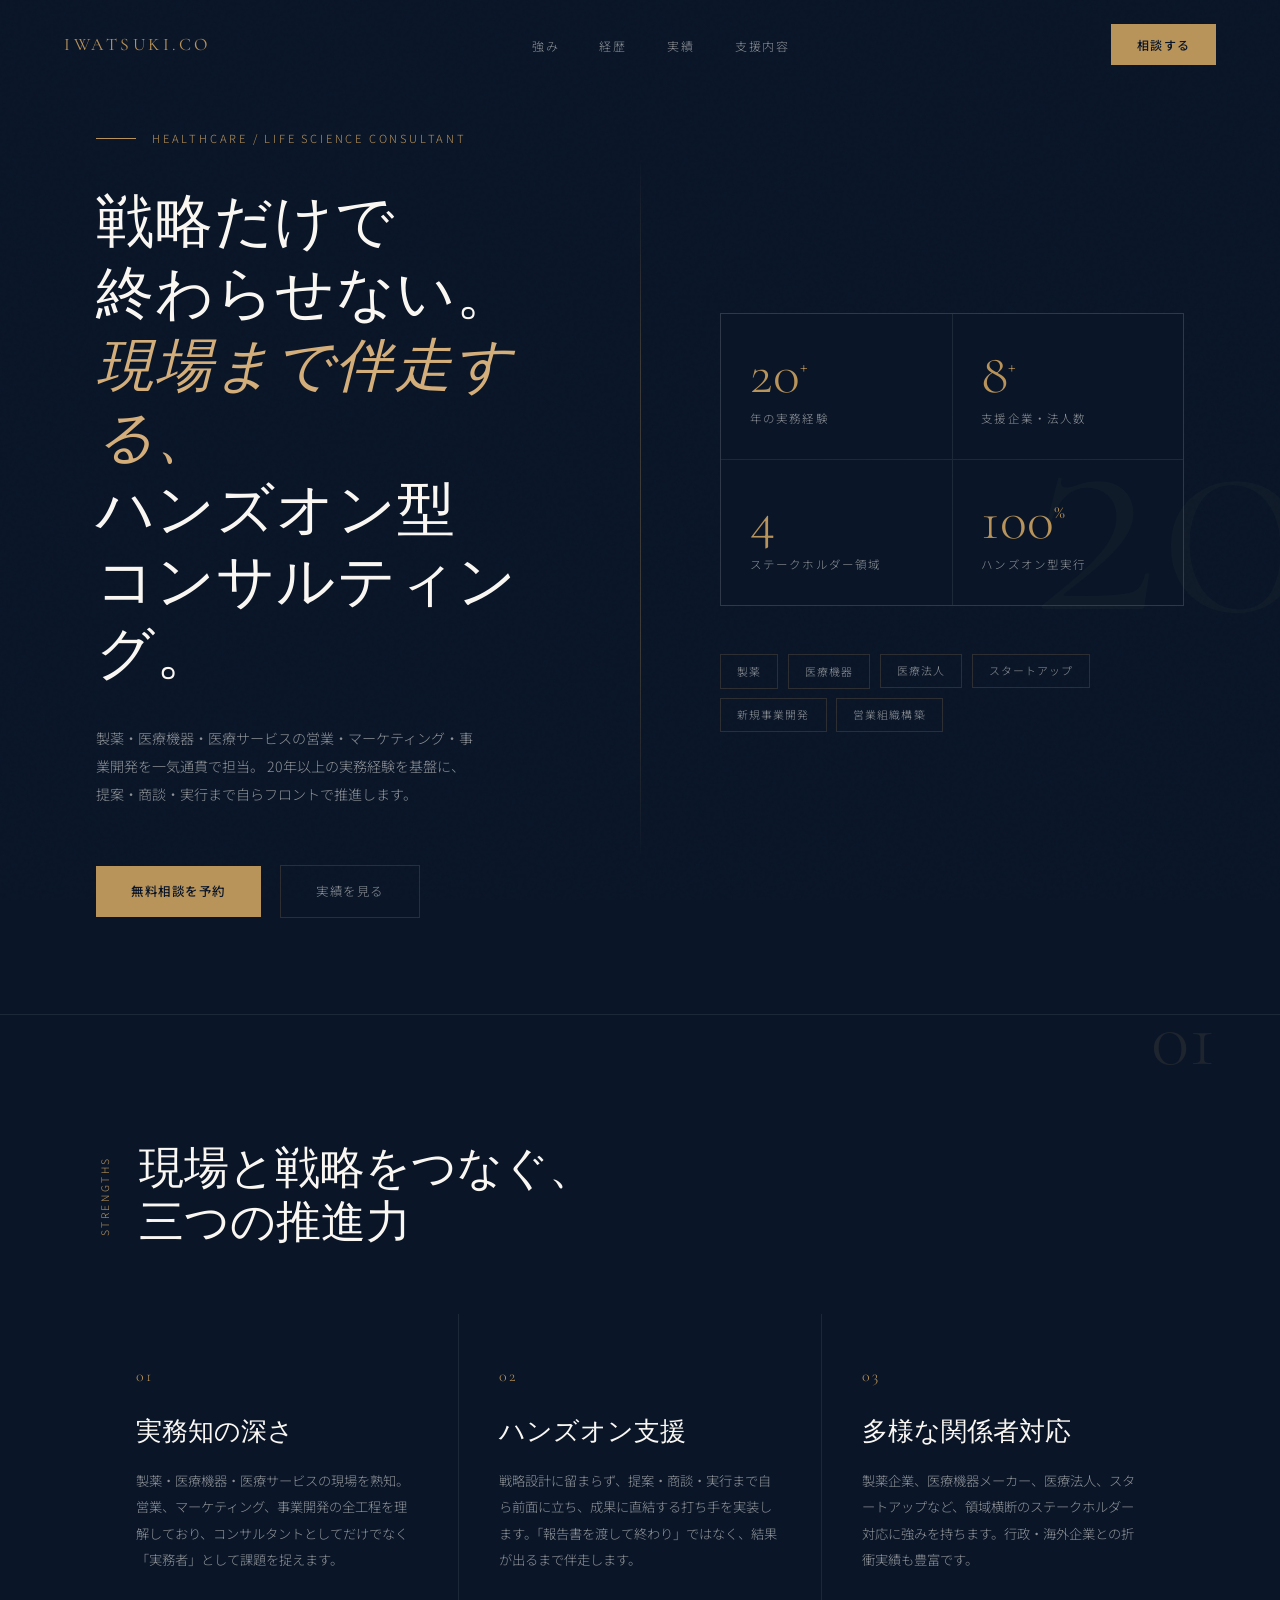
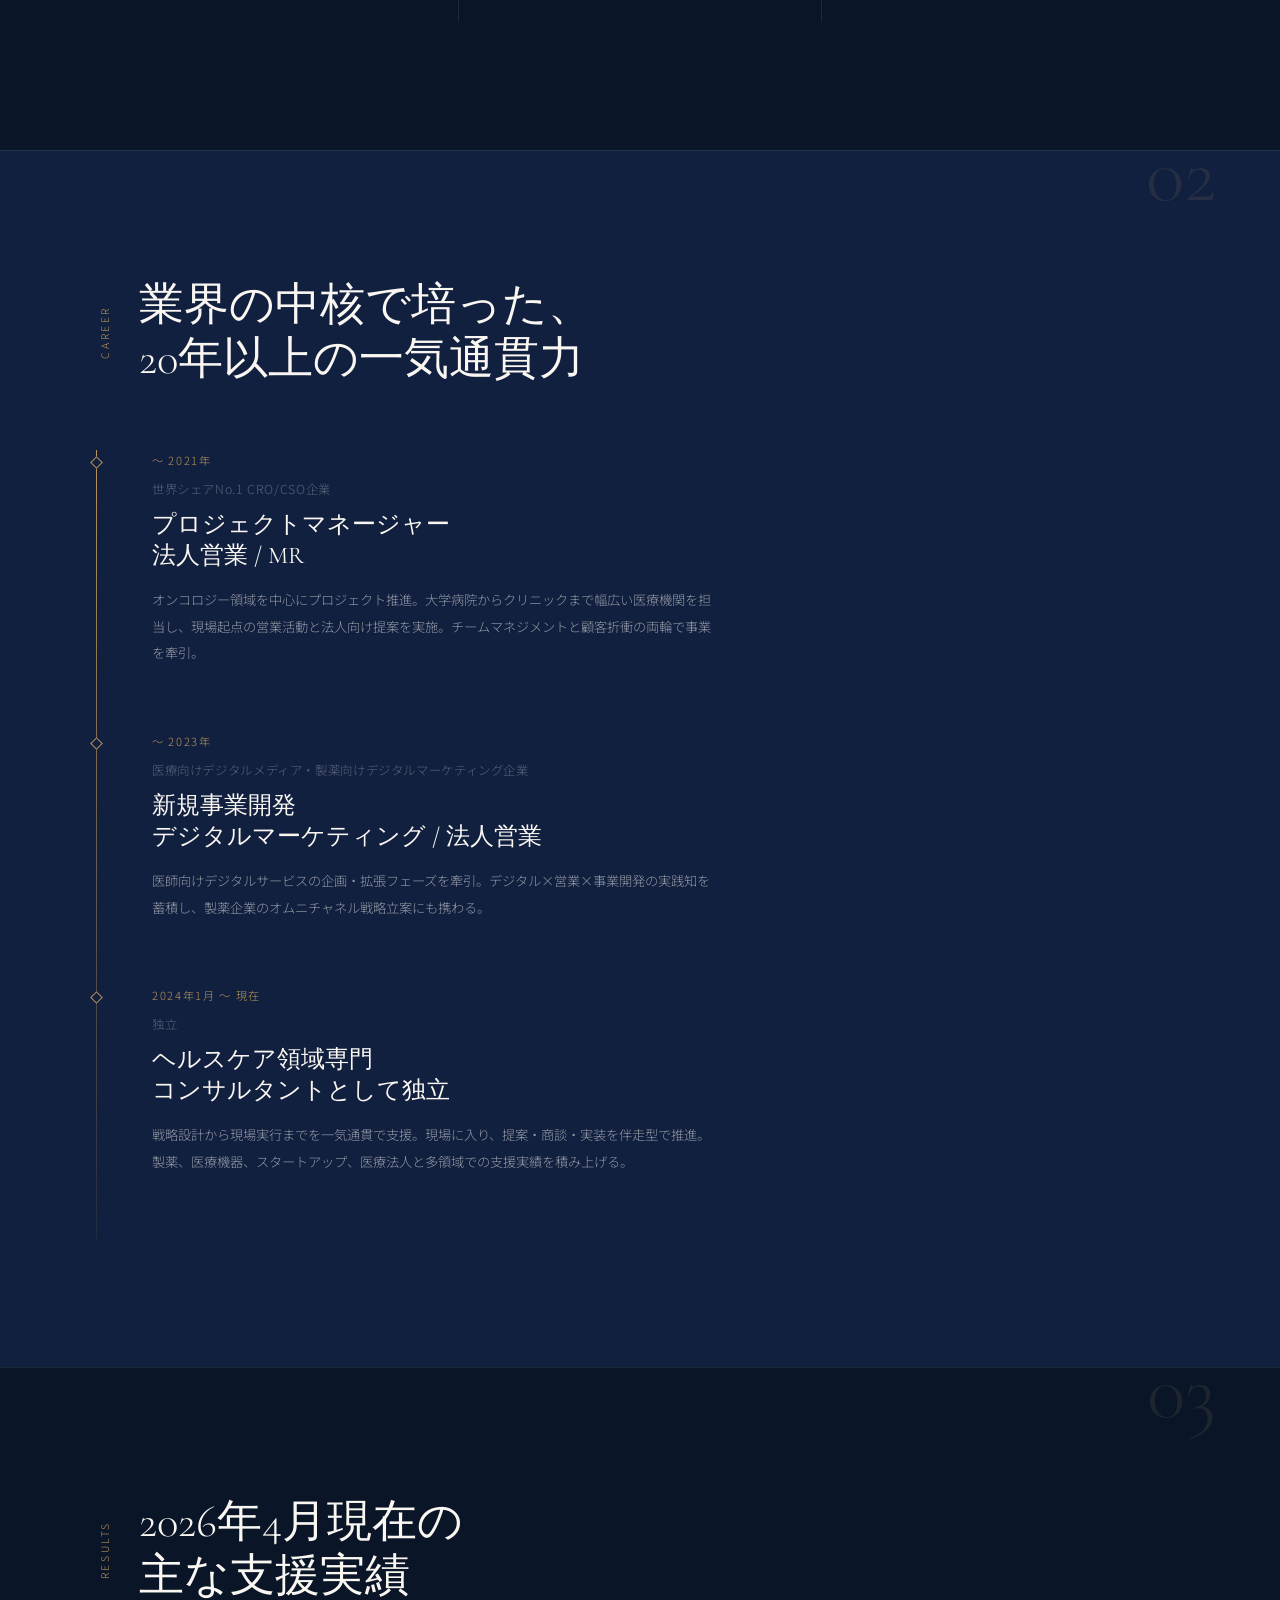
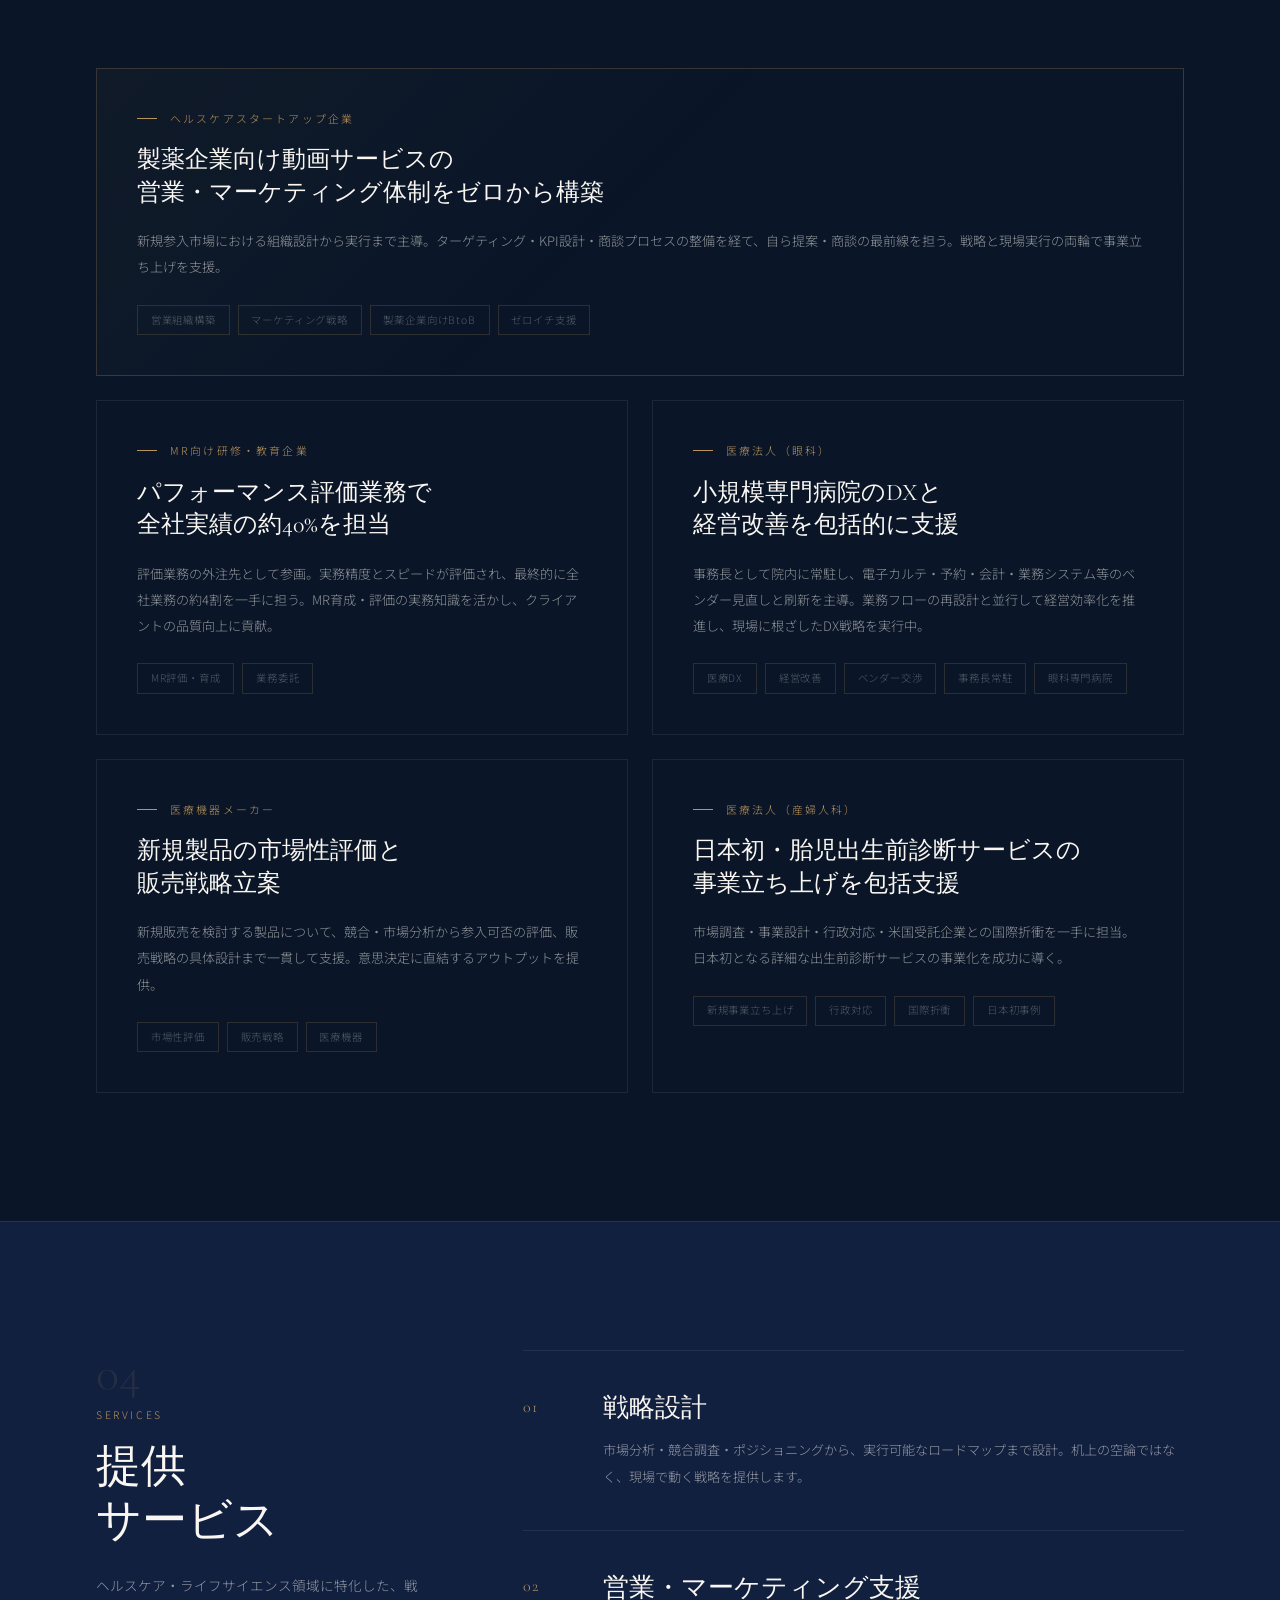
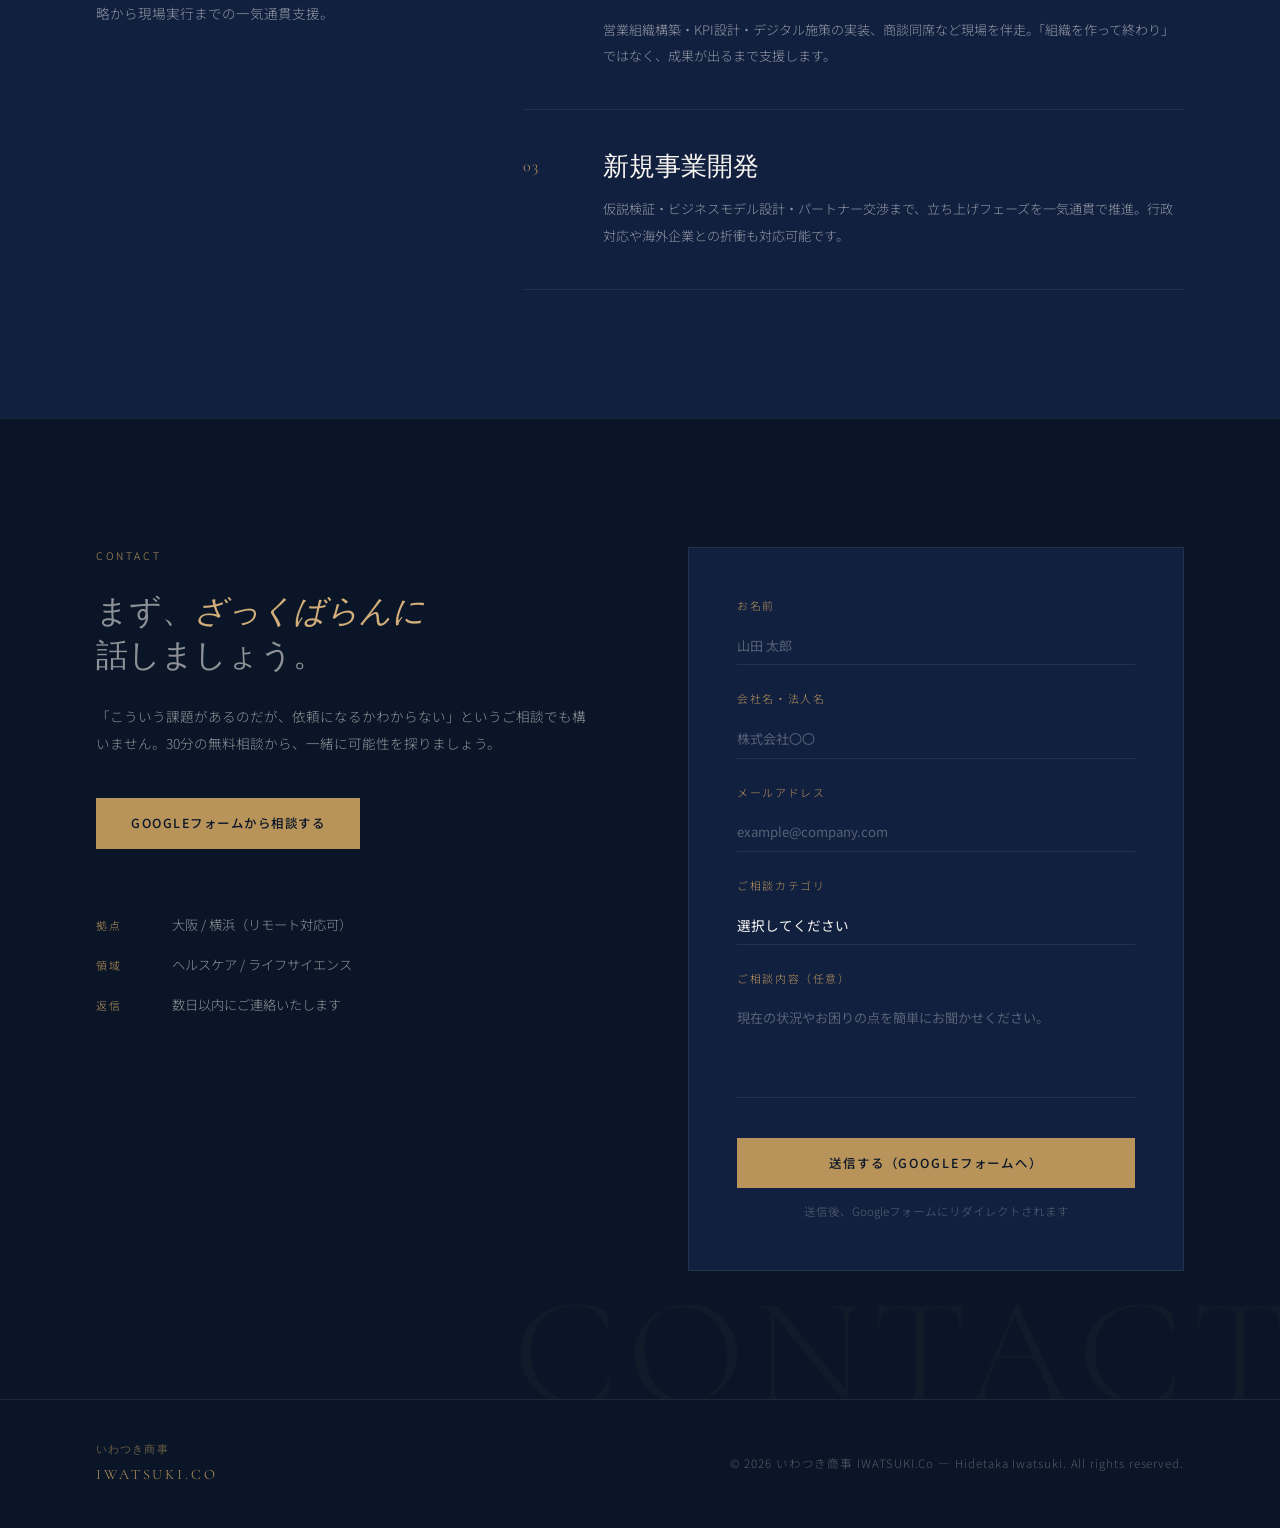
==== index.html @ 0b3cb53f "Update index.html" ====
<!DOCTYPE html>
<html lang="ja">
<head>
  <meta charset="UTF-8">
  <meta name="viewport" content="width=device-width, initial-scale=1.0">
 <meta name="google-site-verification" content="google43a260e4b4e11c4b.html">
  <!-- SEO Core -->
  <title>岩月英隆 | ヘルスケア・ライフサイエンス マーケティング／セールスコンサルタント</title>
  <meta name="description" content="製薬・医療機器・医療サービス領域で20年以上の実務経験。営業組織構築、マーケティング戦略、新規事業開発を戦略設計から現場実行まで一気通貫で支援するハンズオン型コンサルタント。大阪・横浜拠点。">
  <meta name="keywords" content="ヘルスケアコンサルタント,ライフサイエンス,製薬コンサルタント,医療機器マーケティング,岩月英隆,医療DX,MR支援,医療法人コンサル">
  <meta name="author" content="岩月英隆">
  <link rel="canonical" href="https://iwatsuki55.github.io/">

  <!-- OGP -->
  <meta property="og:type" content="website">
  <meta property="og:url" content="https://iwatsuki55.github.io/">
  <meta property="og:title" content="岩月英隆 | ヘルスケア・ライフサイエンス コンサルタント">
  <meta property="og:description" content="製薬・医療機器・医療サービス領域で20年以上。戦略設計から現場実行まで一気通貫で伴走するハンズオン型コンサルタント。">
  <meta property="og:image" content="https://iwatsuki55.github.io/ogp.png">
  <meta property="og:locale" content="ja_JP">
  <meta property="og:site_name" content="いわつき商事 IWATSUKI.Co">
  <meta name="twitter:card" content="summary_large_image">
  <meta name="twitter:title" content="岩月英隆 | ヘルスケア・ライフサイエンス コンサルタント">
  <meta name="twitter:description" content="製薬・医療機器・医療サービス領域で20年以上。ハンズオン型コンサルタント。">

  <!-- Structured Data -->
  <script type="application/ld+json">
  {
    "@context": "https://schema.org",
    "@type": "Person",
    "name": "岩月英隆",
    "alternateName": "Hidetaka Iwatsuki",
    "url": "https://iwatsuki55.github.io/",
    "jobTitle": "ヘルスケア・ライフサイエンス マーケティング／セールスコンサルタント",
    "description": "製薬・医療機器・医療サービス領域で20年以上の実務経験を持つハンズオン型コンサルタント",
    "knowsAbout": ["製薬マーケティング", "医療機器販売戦略", "新規事業開発", "医療法人支援", "MR育成"],
    "areaServed": "Japan",
    "address": [
      { "@type": "PostalAddress", "addressLocality": "大阪市", "addressRegion": "大阪府", "addressCountry": "JP" },
      { "@type": "PostalAddress", "addressLocality": "横浜市", "addressRegion": "神奈川県", "addressCountry": "JP" }
    ],
    "offers": {
      "@type": "Service",
      "name": "ヘルスケア・ライフサイエンス領域 コンサルティング",
      "description": "戦略設計から現場実行まで一気通貫で支援"
    }
  }
  </script>

  <!-- Fonts -->
  <link rel="preconnect" href="https://fonts.googleapis.com">
  <link rel="preconnect" href="https://fonts.gstatic.com" crossorigin>
  <link href="https://fonts.googleapis.com/css2?family=Cormorant+Garamond:ital,wght@0,300;0,400;0,600;1,300;1,400&family=Noto+Sans+JP:wght@300;400;500&family=Cormorant:wght@300;400&display=swap" rel="stylesheet">

  <style>
    :root {
      --navy: #0A1628;
      --navy-mid: #122040;
      --navy-light: #1C3058;
      --gold: #B8935A;
      --gold-light: #D4AE7A;
      --gold-pale: #F0E4CC;
      --cream: #FAF7F2;
      --text-primary: #FAF7F2;
      --text-muted: rgba(250,247,242,0.55);
      --text-subtle: rgba(250,247,242,0.3);
      --border: rgba(184,147,90,0.2);
      --border-subtle: rgba(250,247,242,0.08);
    }

    *, *::before, *::after { box-sizing: border-box; margin: 0; padding: 0; }

    html { scroll-behavior: smooth; }

    body {
      font-family: 'Noto Sans JP', sans-serif;
      background: var(--navy);
      color: var(--text-primary);
      font-weight: 300;
      line-height: 1.8;
      overflow-x: hidden;
    }

    /* ── NOISE TEXTURE OVERLAY ── */
    body::before {
      content: '';
      position: fixed;
      inset: 0;
      background-image: url("data:image/svg+xml,%3Csvg viewBox='0 0 256 256' xmlns='http://www.w3.org/2000/svg'%3E%3Cfilter id='noise'%3E%3CfeTurbulence type='fractalNoise' baseFrequency='0.9' numOctaves='4' stitchTiles='stitch'/%3E%3C/filter%3E%3Crect width='100%25' height='100%25' filter='url(%23noise)' opacity='0.03'/%3E%3C/svg%3E");
      pointer-events: none;
      z-index: 0;
      opacity: 0.4;
    }

    /* ── NAVIGATION ── */
    nav {
      position: fixed;
      top: 0;
      left: 0;
      right: 0;
      z-index: 100;
      padding: 1.5rem 4rem;
      display: flex;
      justify-content: space-between;
      align-items: center;
      border-bottom: 1px solid transparent;
      transition: all 0.4s ease;
    }
    nav.scrolled {
      background: rgba(10,22,40,0.95);
      border-bottom-color: var(--border);
      backdrop-filter: blur(12px);
    }
    .nav-logo {
      font-family: 'Cormorant Garamond', serif;
      font-size: 1.1rem;
      font-weight: 400;
      letter-spacing: 0.2em;
      color: var(--gold);
      text-decoration: none;
      text-transform: uppercase;
    }
    .nav-links {
      display: flex;
      gap: 2.5rem;
      list-style: none;
    }
    .nav-links a {
      font-size: 0.75rem;
      letter-spacing: 0.15em;
      color: var(--text-muted);
      text-decoration: none;
      text-transform: uppercase;
      transition: color 0.3s;
    }
    .nav-links a:hover { color: var(--gold); }
    .nav-cta {
      font-size: 0.75rem;
      letter-spacing: 0.12em;
      color: var(--navy);
      background: var(--gold);
      padding: 0.6rem 1.6rem;
      text-decoration: none;
      text-transform: uppercase;
      transition: all 0.3s;
      font-weight: 500;
    }
    .nav-cta:hover { background: var(--gold-light); }

    /* ── HERO ── */
    .hero {
      min-height: 100vh;
      display: grid;
      grid-template-columns: 1fr 1fr;
      position: relative;
      overflow: hidden;
    }

    /* gold vertical accent line */
    .hero::before {
      content: '';
      position: absolute;
      left: 50%;
      top: 15%;
      bottom: 15%;
      width: 1px;
      background: linear-gradient(to bottom, transparent, var(--gold) 30%, var(--gold) 70%, transparent);
      opacity: 0.3;
    }

    /* large background numeral */
    .hero::after {
      content: '20';
      position: absolute;
      right: -2rem;
      top: 50%;
      transform: translateY(-50%);
      font-family: 'Cormorant Garamond', serif;
      font-size: clamp(16rem, 25vw, 28rem);
      font-weight: 300;
      color: rgba(184,147,90,0.04);
      line-height: 1;
      pointer-events: none;
      user-select: none;
    }

    .hero-left {
      display: flex;
      flex-direction: column;
      justify-content: center;
      padding: 8rem 5rem 6rem 6rem;
      position: relative;
    }

    .hero-eyebrow {
      font-size: 0.7rem;
      letter-spacing: 0.25em;
      color: var(--gold);
      text-transform: uppercase;
      margin-bottom: 2.5rem;
      display: flex;
      align-items: center;
      gap: 1rem;
    }
    .hero-eyebrow::before {
      content: '';
      display: inline-block;
      width: 40px;
      height: 1px;
      background: var(--gold);
    }

    .hero-title {
      font-family: 'Cormorant Garamond', serif;
      font-size: clamp(2.6rem, 4.5vw, 4rem);
      font-weight: 300;
      line-height: 1.25;
      letter-spacing: 0.02em;
      margin-bottom: 2rem;
    }
    .hero-title em {
      font-style: italic;
      color: var(--gold-light);
    }

    .hero-sub {
      font-size: 0.88rem;
      line-height: 2;
      color: var(--text-muted);
      max-width: 380px;
      margin-bottom: 3.5rem;
    }

    .hero-actions {
      display: flex;
      gap: 1.2rem;
      align-items: center;
    }
    .btn-primary {
      display: inline-block;
      padding: 0.9rem 2.2rem;
      background: var(--gold);
      color: var(--navy);
      text-decoration: none;
      font-size: 0.78rem;
      font-weight: 500;
      letter-spacing: 0.12em;
      text-transform: uppercase;
      transition: all 0.3s;
    }
    .btn-primary:hover { background: var(--gold-light); transform: translateY(-1px); }
    .btn-ghost {
      display: inline-block;
      padding: 0.9rem 2.2rem;
      border: 1px solid var(--border);
      color: var(--text-muted);
      text-decoration: none;
      font-size: 0.78rem;
      letter-spacing: 0.12em;
      text-transform: uppercase;
      transition: all 0.3s;
    }
    .btn-ghost:hover { border-color: var(--gold); color: var(--gold); }

    .hero-right {
      display: flex;
      flex-direction: column;
      justify-content: center;
      padding: 8rem 6rem 6rem 5rem;
      position: relative;
    }

    .stats-grid {
      display: grid;
      grid-template-columns: 1fr 1fr;
      gap: 1px;
      background: var(--border-subtle);
      border: 1px solid var(--border-subtle);
      margin-bottom: 3rem;
    }
    .stat-item {
      background: var(--navy);
      padding: 2rem 1.8rem;
      position: relative;
      overflow: hidden;
      transition: background 0.3s;
    }
    .stat-item:hover { background: var(--navy-mid); }
    .stat-num {
      font-family: 'Cormorant Garamond', serif;
      font-size: 3.5rem;
      font-weight: 300;
      color: var(--gold);
      line-height: 1;
      margin-bottom: 0.4rem;
    }
    .stat-num sup {
      font-size: 1.2rem;
      vertical-align: super;
    }
    .stat-label {
      font-size: 0.72rem;
      letter-spacing: 0.1em;
      color: var(--text-muted);
      line-height: 1.6;
    }

    .hero-badges {
      display: flex;
      flex-wrap: wrap;
      gap: 0.6rem;
    }
    .badge {
      font-size: 0.68rem;
      letter-spacing: 0.1em;
      padding: 0.4rem 1rem;
      border: 1px solid var(--border);
      color: var(--text-muted);
      text-transform: uppercase;
    }

    /* ── SECTION BASE ── */
    section { position: relative; z-index: 1; }

    .section-header {
      display: flex;
      align-items: center;
      gap: 1.5rem;
      margin-bottom: 4rem;
    }
    .section-tag {
      font-size: 0.65rem;
      letter-spacing: 0.25em;
      color: var(--gold);
      text-transform: uppercase;
      writing-mode: vertical-rl;
      transform: rotate(180deg);
    }
    .section-title {
      font-family: 'Cormorant Garamond', serif;
      font-size: clamp(2rem, 3.5vw, 3rem);
      font-weight: 300;
      line-height: 1.2;
    }
    .section-num {
      font-family: 'Cormorant Garamond', serif;
      font-size: 5rem;
      font-weight: 300;
      color: rgba(184,147,90,0.12);
      position: absolute;
      right: 4rem;
      top: -1rem;
      line-height: 1;
      pointer-events: none;
    }

    /* ── STRENGTHS ── */
    #strengths {
      padding: 8rem 6rem;
      border-top: 1px solid var(--border-subtle);
    }
    .strengths-grid {
      display: grid;
      grid-template-columns: repeat(3, 1fr);
      gap: 1px;
      background: var(--border-subtle);
    }
    .strength-card {
      background: var(--navy);
      padding: 3rem 2.5rem;
      position: relative;
      overflow: hidden;
      transition: background 0.4s;
    }
    .strength-card::before {
      content: '';
      position: absolute;
      top: 0;
      left: 0;
      right: 0;
      height: 2px;
      background: var(--gold);
      transform: scaleX(0);
      transform-origin: left;
      transition: transform 0.4s ease;
    }
    .strength-card:hover::before { transform: scaleX(1); }
    .strength-card:hover { background: var(--navy-mid); }
    .strength-num {
      font-family: 'Cormorant Garamond', serif;
      font-size: 1rem;
      color: var(--gold);
      letter-spacing: 0.15em;
      margin-bottom: 1.5rem;
      display: block;
    }
    .strength-title {
      font-family: 'Cormorant Garamond', serif;
      font-size: 1.6rem;
      font-weight: 400;
      margin-bottom: 1.2rem;
      line-height: 1.3;
    }
    .strength-desc {
      font-size: 0.83rem;
      color: var(--text-muted);
      line-height: 2;
    }

    /* ── CAREER ── */
    #experience {
      padding: 8rem 6rem;
      border-top: 1px solid var(--border-subtle);
      background: var(--navy-mid);
    }
    .career-timeline {
      margin-top: 2rem;
      position: relative;
    }
    .career-timeline::before {
      content: '';
      position: absolute;
      left: 0;
      top: 0;
      bottom: 0;
      width: 1px;
      background: linear-gradient(to bottom, var(--gold) 0%, rgba(184,147,90,0.1) 100%);
    }
    .career-item {
      padding: 0 0 4rem 3.5rem;
      position: relative;
    }
    .career-item::before {
      content: '';
      position: absolute;
      left: -4px;
      top: 0.5rem;
      width: 9px;
      height: 9px;
      border: 1px solid var(--gold);
      background: var(--navy-mid);
      transform: rotate(45deg);
    }
    .career-period {
      font-size: 0.7rem;
      letter-spacing: 0.15em;
      color: var(--gold);
      text-transform: uppercase;
      margin-bottom: 0.5rem;
    }
    .career-org {
      font-size: 0.78rem;
      color: var(--text-subtle);
      margin-bottom: 0.5rem;
      letter-spacing: 0.05em;
    }
    .career-role {
      font-family: 'Cormorant Garamond', serif;
      font-size: 1.5rem;
      font-weight: 400;
      margin-bottom: 1rem;
      line-height: 1.3;
    }
    .career-desc {
      font-size: 0.83rem;
      color: var(--text-muted);
      line-height: 2;
      max-width: 560px;
    }

    /* ── RESULTS ── */
    #results {
      padding: 8rem 6rem;
      border-top: 1px solid var(--border-subtle);
    }
    .results-grid {
      display: grid;
      grid-template-columns: 1fr 1fr;
      gap: 1.5rem;
    }
    .result-card {
      border: 1px solid var(--border-subtle);
      padding: 2.5rem;
      position: relative;
      overflow: hidden;
      transition: border-color 0.3s, background 0.3s;
    }
    .result-card:hover {
      border-color: var(--border);
      background: var(--navy-mid);
    }
    .result-card.featured {
      grid-column: span 2;
      border-color: rgba(184,147,90,0.25);
      background: linear-gradient(135deg, rgba(184,147,90,0.04) 0%, transparent 50%);
    }
    .result-client {
      font-size: 0.68rem;
      letter-spacing: 0.2em;
      color: var(--gold);
      text-transform: uppercase;
      margin-bottom: 1rem;
      display: flex;
      align-items: center;
      gap: 0.8rem;
    }
    .result-client::before {
      content: '';
      display: inline-block;
      width: 20px;
      height: 1px;
      background: var(--gold);
    }
    .result-title {
      font-family: 'Cormorant Garamond', serif;
      font-size: 1.5rem;
      font-weight: 400;
      margin-bottom: 1.2rem;
      line-height: 1.35;
    }
    .result-detail {
      font-size: 0.82rem;
      color: var(--text-muted);
      line-height: 2;
      margin-bottom: 1.5rem;
    }
    .result-tags {
      display: flex;
      flex-wrap: wrap;
      gap: 0.5rem;
    }
    .result-tag {
      font-size: 0.65rem;
      letter-spacing: 0.08em;
      padding: 0.3rem 0.8rem;
      border: 1px solid var(--border);
      color: var(--text-subtle);
    }

    /* ── SERVICES ── */
    #services {
      padding: 8rem 6rem;
      border-top: 1px solid var(--border-subtle);
      background: var(--navy-mid);
    }
    .services-layout {
      display: grid;
      grid-template-columns: 1fr 2fr;
      gap: 6rem;
      align-items: start;
    }
    .services-intro {
      position: sticky;
      top: 6rem;
    }
    .services-intro p {
      font-size: 0.85rem;
      color: var(--text-muted);
      line-height: 2;
      margin-top: 1.5rem;
    }
    .service-list {
      display: flex;
      flex-direction: column;
      gap: 0;
    }
    .service-item {
      padding: 2.5rem 0;
      border-bottom: 1px solid var(--border-subtle);
      display: grid;
      grid-template-columns: 3rem 1fr;
      gap: 2rem;
      align-items: start;
      transition: padding-left 0.3s;
      cursor: default;
    }
    .service-item:hover {
      padding-left: 1rem;
    }
    .service-item:first-child { border-top: 1px solid var(--border-subtle); }
    .service-index {
      font-family: 'Cormorant Garamond', serif;
      font-size: 1rem;
      color: var(--gold);
      letter-spacing: 0.1em;
      padding-top: 0.1rem;
    }
    .service-name {
      font-family: 'Cormorant Garamond', serif;
      font-size: 1.6rem;
      font-weight: 400;
      margin-bottom: 0.8rem;
      line-height: 1.3;
    }
    .service-desc {
      font-size: 0.82rem;
      color: var(--text-muted);
      line-height: 2;
    }

    /* ── CONTACT ── */
    #contact {
      padding: 8rem 6rem;
      border-top: 1px solid var(--border-subtle);
      position: relative;
      overflow: hidden;
    }
    #contact::before {
      content: 'CONTACT';
      position: absolute;
      bottom: -2rem;
      right: -1rem;
      font-family: 'Cormorant Garamond', serif;
      font-size: clamp(6rem, 12vw, 14rem);
      font-weight: 300;
      color: rgba(184,147,90,0.04);
      line-height: 1;
      pointer-events: none;
      user-select: none;
      letter-spacing: 0.05em;
    }
    .contact-layout {
      display: grid;
      grid-template-columns: 1fr 1fr;
      gap: 6rem;
      align-items: start;
    }
    .contact-intro .lead {
      font-family: 'Cormorant Garamond', serif;
      font-size: clamp(1.8rem, 2.5vw, 2.5rem);
      font-weight: 300;
      line-height: 1.4;
      margin-bottom: 1.5rem;
    }
    .contact-intro p {
      font-size: 0.85rem;
      color: var(--text-muted);
      line-height: 2;
      margin-bottom: 2.5rem;
    }
    .contact-info {
      display: flex;
      flex-direction: column;
      gap: 1rem;
      margin-top: 2rem;
    }
    .contact-info-item {
      display: flex;
      gap: 1rem;
      align-items: baseline;
    }
    .ci-label {
      font-size: 0.68rem;
      letter-spacing: 0.15em;
      color: var(--gold);
      text-transform: uppercase;
      min-width: 60px;
    }
    .ci-val {
      font-size: 0.83rem;
      color: var(--text-muted);
    }

    .contact-form-wrapper {
      background: var(--navy-mid);
      border: 1px solid var(--border-subtle);
      padding: 3rem;
    }
    .form-row { margin-bottom: 1.5rem; }
    .form-label {
      display: block;
      font-size: 0.68rem;
      letter-spacing: 0.15em;
      color: var(--gold);
      text-transform: uppercase;
      margin-bottom: 0.6rem;
    }
    .form-input, .form-textarea, .form-select {
      width: 100%;
      background: transparent;
      border: none;
      border-bottom: 1px solid var(--border-subtle);
      padding: 0.6rem 0;
      font-family: 'Noto Sans JP', sans-serif;
      font-size: 0.85rem;
      color: var(--text-primary);
      transition: border-color 0.3s;
      outline: none;
      -webkit-appearance: none;
    }
    .form-select option { background: var(--navy-mid); color: var(--text-primary); }
    .form-input:focus, .form-textarea:focus, .form-select:focus {
      border-bottom-color: var(--gold);
    }
    .form-input::placeholder, .form-textarea::placeholder {
      color: var(--text-subtle);
      font-size: 0.82rem;
    }
    .form-textarea {
      resize: none;
      height: 100px;
    }
    .form-note {
      font-size: 0.72rem;
      color: var(--text-subtle);
      margin-top: 0.5rem;
    }

    .form-alternatives {
      margin-top: 1.5rem;
      padding-top: 1.5rem;
      border-top: 1px solid var(--border-subtle);
      text-align: center;
    }
    .form-alternatives p {
      font-size: 0.72rem;
      color: var(--text-subtle);
      margin-bottom: 0.8rem;
    }
    .alt-link {
      font-size: 0.75rem;
      color: var(--gold);
      text-decoration: none;
      letter-spacing: 0.05em;
      border-bottom: 1px solid rgba(184,147,90,0.3);
      padding-bottom: 1px;
      transition: border-color 0.3s;
    }
    .alt-link:hover { border-color: var(--gold); }
    .submit-btn {
      width: 100%;
      padding: 1rem;
      background: var(--gold);
      border: none;
      color: var(--navy);
      font-family: 'Noto Sans JP', sans-serif;
      font-size: 0.78rem;
      font-weight: 500;
      letter-spacing: 0.15em;
      text-transform: uppercase;
      cursor: pointer;
      transition: background 0.3s;
      margin-top: 0.5rem;
    }
    .submit-btn:hover { background: var(--gold-light); }

    /* ── FOOTER ── */
    footer {
      padding: 2.5rem 6rem;
      border-top: 1px solid var(--border-subtle);
      display: flex;
      justify-content: space-between;
      align-items: center;
    }
    .footer-logo {
      font-family: 'Cormorant Garamond', serif;
      font-size: 0.9rem;
      letter-spacing: 0.2em;
      color: var(--gold);
      text-transform: uppercase;
    }
    .footer-copy {
      font-size: 0.72rem;
      color: var(--text-subtle);
      letter-spacing: 0.08em;
    }

    /* ── ANIMATIONS ── */
    @keyframes fadeUp {
      from { opacity: 0; transform: translateY(30px); }
      to { opacity: 1; transform: translateY(0); }
    }
    .animate {
      opacity: 0;
      animation: fadeUp 0.8s ease forwards;
    }
    .delay-1 { animation-delay: 0.1s; }
    .delay-2 { animation-delay: 0.25s; }
    .delay-3 { animation-delay: 0.4s; }
    .delay-4 { animation-delay: 0.55s; }
    .delay-5 { animation-delay: 0.7s; }

    .reveal {
      opacity: 0;
      transform: translateY(24px);
      transition: opacity 0.7s ease, transform 0.7s ease;
    }
    .reveal.visible {
      opacity: 1;
      transform: translateY(0);
    }

    /* ── RESPONSIVE ── */
    @media (max-width: 1024px) {
      nav { padding: 1.5rem 2.5rem; }
      .hero { grid-template-columns: 1fr; min-height: auto; }
      .hero-left { padding: 9rem 2.5rem 3rem; }
      .hero-right { padding: 2rem 2.5rem 5rem; }
      .hero::after { display: none; }
      #strengths, #experience, #results, #services, #contact { padding: 6rem 2.5rem; }
      .strengths-grid { grid-template-columns: 1fr; }
      .results-grid { grid-template-columns: 1fr; }
      .result-card.featured { grid-column: span 1; }
      .services-layout { grid-template-columns: 1fr; gap: 3rem; }
      .services-intro { position: static; }
      .contact-layout { grid-template-columns: 1fr; gap: 3rem; }
      footer { flex-direction: column; gap: 1rem; padding: 2rem 2.5rem; }
    }
  </style>
</head>
<body>

  <!-- NAVIGATION -->
  <nav id="mainNav" role="navigation" aria-label="メインナビゲーション">
    <a href="/" class="nav-logo" aria-label="トップページへ">IWATSUKI.Co</a>
    <ul class="nav-links">
      <li><a href="#strengths">強み</a></li>
      <li><a href="#experience">経歴</a></li>
      <li><a href="#results">実績</a></li>
      <li><a href="#services">支援内容</a></li>
    </ul>
    <a href="#contact" class="nav-cta">相談する</a>
  </nav>

  <!-- HERO -->
  <header class="hero" aria-labelledby="hero-heading">

    <div class="hero-left">
      <p class="hero-eyebrow animate delay-1">Healthcare / Life Science Consultant</p>

      <h1 id="hero-heading" class="hero-title animate delay-2">
        戦略だけで<br>終わらせない。<br>
        <em>現場まで伴走する、</em><br>
        ハンズオン型<br>コンサルティング。
      </h1>

      <p class="hero-sub animate delay-3">
        製薬・医療機器・医療サービスの営業・マーケティング・事業開発を一気通貫で担当。
        20年以上の実務経験を基盤に、提案・商談・実行まで自らフロントで推進します。
      </p>

      <div class="hero-actions animate delay-4">
        <a href="#contact" class="btn-primary">無料相談を予約</a>
        <a href="#results" class="btn-ghost">実績を見る</a>
      </div>
    </div>

    <div class="hero-right">
      <div class="stats-grid animate delay-2">
        <div class="stat-item">
          <div class="stat-num">20<sup>+</sup></div>
          <div class="stat-label">年の実務経験</div>
        </div>
        <div class="stat-item">
          <div class="stat-num">8<sup>+</sup></div>
          <div class="stat-label">支援企業・法人数</div>
        </div>
        <div class="stat-item">
          <div class="stat-num">4</div>
          <div class="stat-label">ステークホルダー領域</div>
        </div>
        <div class="stat-item">
          <div class="stat-num">100<sup>%</sup></div>
          <div class="stat-label">ハンズオン型実行</div>
        </div>
      </div>

      <div class="hero-badges animate delay-3">
        <span class="badge">製薬</span>
        <span class="badge">医療機器</span>
        <span class="badge">医療法人</span>
        <span class="badge">スタートアップ</span>
        <span class="badge">新規事業開発</span>
        <span class="badge">営業組織構築</span>
      </div>
    </div>

  </header>

  <!-- STRENGTHS -->
  <section id="strengths" aria-labelledby="strengths-heading">
    <span class="section-num" aria-hidden="true">01</span>
    <div class="section-header reveal">
      <span class="section-tag" aria-hidden="true">Strengths</span>
      <h2 id="strengths-heading" class="section-title">現場と戦略をつなぐ、<br>三つの推進力</h2>
    </div>
    <div class="strengths-grid">
      <div class="strength-card reveal">
        <span class="strength-num">01</span>
        <h3 class="strength-title">実務知の深さ</h3>
        <p class="strength-desc">製薬・医療機器・医療サービスの現場を熟知。営業、マーケティング、事業開発の全工程を理解しており、コンサルタントとしてだけでなく「実務者」として課題を捉えます。</p>
      </div>
      <div class="strength-card reveal">
        <span class="strength-num">02</span>
        <h3 class="strength-title">ハンズオン支援</h3>
        <p class="strength-desc">戦略設計に留まらず、提案・商談・実行まで自ら前面に立ち、成果に直結する打ち手を実装します。「報告書を渡して終わり」ではなく、結果が出るまで伴走します。</p>
      </div>
      <div class="strength-card reveal">
        <span class="strength-num">03</span>
        <h3 class="strength-title">多様な関係者対応</h3>
        <p class="strength-desc">製薬企業、医療機器メーカー、医療法人、スタートアップなど、領域横断のステークホルダー対応に強みを持ちます。行政・海外企業との折衝実績も豊富です。</p>
      </div>
    </div>
  </section>

  <!-- CAREER -->
  <section id="experience" aria-labelledby="experience-heading">
    <span class="section-num" aria-hidden="true">02</span>
    <div class="section-header reveal">
      <span class="section-tag" aria-hidden="true">Career</span>
      <h2 id="experience-heading" class="section-title">業界の中核で培った、<br>20年以上の一気通貫力</h2>
    </div>
    <div class="career-timeline">
      <div class="career-item reveal">
        <p class="career-period">〜 2021年</p>
        <p class="career-org">世界シェアNo.1 CRO/CSO企業</p>
        <h3 class="career-role">プロジェクトマネージャー<br>法人営業 / MR</h3>
        <p class="career-desc">オンコロジー領域を中心にプロジェクト推進。大学病院からクリニックまで幅広い医療機関を担当し、現場起点の営業活動と法人向け提案を実施。チームマネジメントと顧客折衝の両輪で事業を牽引。</p>
      </div>
      <div class="career-item reveal">
        <p class="career-period">〜 2023年</p>
        <p class="career-org">医療向けデジタルメディア・製薬向けデジタルマーケティング企業</p>
        <h3 class="career-role">新規事業開発<br>デジタルマーケティング / 法人営業</h3>
        <p class="career-desc">医師向けデジタルサービスの企画・拡張フェーズを牽引。デジタル×営業×事業開発の実践知を蓄積し、製薬企業のオムニチャネル戦略立案にも携わる。</p>
      </div>
      <div class="career-item reveal">
        <p class="career-period">2024年1月 〜 現在</p>
        <p class="career-org">独立</p>
        <h3 class="career-role">ヘルスケア領域専門<br>コンサルタントとして独立</h3>
        <p class="career-desc">戦略設計から現場実行までを一気通貫で支援。現場に入り、提案・商談・実装を伴走型で推進。製薬、医療機器、スタートアップ、医療法人と多領域での支援実績を積み上げる。</p>
      </div>
    </div>
  </section>

  <!-- RESULTS -->
  <section id="results" aria-labelledby="results-heading">
    <span class="section-num" aria-hidden="true">03</span>
    <div class="section-header reveal">
      <span class="section-tag" aria-hidden="true">Results</span>
      <h2 id="results-heading" class="section-title">2026年4月現在の<br>主な支援実績</h2>
    </div>
    <div class="results-grid">
      <div class="result-card featured reveal">
        <p class="result-client">ヘルスケアスタートアップ企業</p>
        <h3 class="result-title">製薬企業向け動画サービスの<br>営業・マーケティング体制をゼロから構築</h3>
        <p class="result-detail">
          新規参入市場における組織設計から実行まで主導。ターゲティング・KPI設計・商談プロセスの整備を経て、自ら提案・商談の最前線を担う。戦略と現場実行の両輪で事業立ち上げを支援。
        </p>
        <div class="result-tags">
          <span class="result-tag">営業組織構築</span>
          <span class="result-tag">マーケティング戦略</span>
          <span class="result-tag">製薬企業向けBtoB</span>
          <span class="result-tag">ゼロイチ支援</span>
        </div>
      </div>

      <div class="result-card reveal">
        <p class="result-client">MR向け研修・教育企業</p>
        <h3 class="result-title">パフォーマンス評価業務で<br>全社実績の約40%を担当</h3>
        <p class="result-detail">
          評価業務の外注先として参画。実務精度とスピードが評価され、最終的に全社業務の約4割を一手に担う。MR育成・評価の実務知識を活かし、クライアントの品質向上に貢献。
        </p>
        <div class="result-tags">
          <span class="result-tag">MR評価・育成</span>
          <span class="result-tag">業務委託</span>
        </div>
      </div>

      <div class="result-card reveal">
        <p class="result-client">医療法人（眼科）</p>
        <h3 class="result-title">小規模専門病院のDXと<br>経営改善を包括的に支援</h3>
        <p class="result-detail">
          事務長として院内に常駐し、電子カルテ・予約・会計・業務システム等のベンダー見直しと刷新を主導。業務フローの再設計と並行して経営効率化を推進し、現場に根ざしたDX戦略を実行中。
        </p>
        <div class="result-tags">
          <span class="result-tag">医療DX</span>
          <span class="result-tag">経営改善</span>
          <span class="result-tag">ベンダー交渉</span>
          <span class="result-tag">事務長常駐</span>
          <span class="result-tag">眼科専門病院</span>
        </div>
      </div>

      <div class="result-card reveal">
        <p class="result-client">医療機器メーカー</p>
        <h3 class="result-title">新規製品の市場性評価と<br>販売戦略立案</h3>
        <p class="result-detail">
          新規販売を検討する製品について、競合・市場分析から参入可否の評価、販売戦略の具体設計まで一貫して支援。意思決定に直結するアウトプットを提供。
        </p>
        <div class="result-tags">
          <span class="result-tag">市場性評価</span>
          <span class="result-tag">販売戦略</span>
          <span class="result-tag">医療機器</span>
        </div>
      </div>

      <div class="result-card reveal">
        <p class="result-client">医療法人（産婦人科）</p>
        <h3 class="result-title">日本初・胎児出生前診断サービスの<br>事業立ち上げを包括支援</h3>
        <p class="result-detail">
          市場調査・事業設計・行政対応・米国受託企業との国際折衝を一手に担当。日本初となる詳細な出生前診断サービスの事業化を成功に導く。
        </p>
        <div class="result-tags">
          <span class="result-tag">新規事業立ち上げ</span>
          <span class="result-tag">行政対応</span>
          <span class="result-tag">国際折衝</span>
          <span class="result-tag">日本初事例</span>
        </div>
      </div>
    </div>
  </section>

  <!-- SERVICES -->
  <section id="services" aria-labelledby="services-heading">
    <div class="services-layout">
      <div class="services-intro reveal">
        <span class="section-num" aria-hidden="true" style="position: static; font-size: 3rem;">04</span>
        <div class="section-header" style="margin-bottom: 0; margin-top: 0.5rem; flex-direction: column; align-items: flex-start; gap: 0.5rem;">
          <span class="section-tag" aria-hidden="true" style="writing-mode: horizontal-tb; transform: none; margin-bottom: 0.5rem;">Services</span>
          <h2 id="services-heading" class="section-title">提供<br>サービス</h2>
        </div>
        <p>ヘルスケア・ライフサイエンス領域に特化した、戦略から現場実行までの一気通貫支援。</p>
      </div>
      <div class="service-list">
        <div class="service-item reveal">
          <span class="service-index">01</span>
          <div>
            <h3 class="service-name">戦略設計</h3>
            <p class="service-desc">市場分析・競合調査・ポジショニングから、実行可能なロードマップまで設計。机上の空論ではなく、現場で動く戦略を提供します。</p>
          </div>
        </div>
        <div class="service-item reveal">
          <span class="service-index">02</span>
          <div>
            <h3 class="service-name">営業・マーケティング支援</h3>
            <p class="service-desc">営業組織構築・KPI設計・デジタル施策の実装、商談同席など現場を伴走。「組織を作って終わり」ではなく、成果が出るまで支援します。</p>
          </div>
        </div>
        <div class="service-item reveal">
          <span class="service-index">03</span>
          <div>
            <h3 class="service-name">新規事業開発</h3>
            <p class="service-desc">仮説検証・ビジネスモデル設計・パートナー交渉まで、立ち上げフェーズを一気通貫で推進。行政対応や海外企業との折衝も対応可能です。</p>
          </div>
        </div>
      </div>
    </div>
  </section>

  <!-- CONTACT -->
  <section id="contact" aria-labelledby="contact-heading">
    <div class="contact-layout">
      <div class="contact-intro reveal">
        <span class="section-tag" aria-hidden="true" style="writing-mode: horizontal-tb; transform: none; margin-bottom: 1.5rem; display: block;">Contact</span>
        <p class="lead" id="contact-heading">まず、<em style="font-style:italic; color: var(--gold-light);">ざっくばらんに</em><br>話しましょう。</p>
        <p>「こういう課題があるのだが、依頼になるかわからない」というご相談でも構いません。30分の無料相談から、一緒に可能性を探りましょう。</p>
        <a href="https://docs.google.com/forms/d/1N_WNnBhMfT_bmpfOLBJ_nWMTnJ9kHPWqYbgfkHEkMVc/edit" class="btn-primary" style="display: inline-block; margin-bottom: 2rem;" target="_blank" rel="noopener">Googleフォームから相談する</a>
        <div class="contact-info">
          <div class="contact-info-item">
            <span class="ci-label">拠点</span>
            <span class="ci-val">大阪 / 横浜（リモート対応可）</span>
          </div>
          <div class="contact-info-item">
            <span class="ci-label">領域</span>
            <span class="ci-val">ヘルスケア / ライフサイエンス</span>
          </div>
          <div class="contact-info-item">
            <span class="ci-label">返信</span>
            <span class="ci-val">数日以内にご連絡いたします</span>
          </div>
        </div>
      </div>

      <div class="contact-form-wrapper reveal">
        <form id="contactForm" novalidate>
          <div class="form-row">
            <label class="form-label" for="name">お名前</label>
            <input class="form-input" type="text" id="name" name="name" placeholder="山田 太郎" required>
          </div>
          <div class="form-row">
            <label class="form-label" for="org">会社名・法人名</label>
            <input class="form-input" type="text" id="org" name="org" placeholder="株式会社〇〇">
          </div>
          <div class="form-row">
            <label class="form-label" for="email">メールアドレス</label>
            <input class="form-input" type="email" id="email" name="email" placeholder="example@company.com" required>
          </div>
          <div class="form-row">
            <label class="form-label" for="category">ご相談カテゴリ</label>
            <select class="form-select" id="category" name="category">
              <option value="">選択してください</option>
              <option value="strategy">戦略設計・事業計画</option>
              <option value="sales">営業・マーケティング支援</option>
              <option value="new-biz">新規事業開発</option>
              <option value="other">その他</option>
            </select>
          </div>
          <div class="form-row">
            <label class="form-label" for="message">ご相談内容（任意）</label>
            <textarea class="form-textarea" id="message" name="message" placeholder="現在の状況やお困りの点を簡単にお聞かせください。"></textarea>
          </div>
          <button type="submit" class="submit-btn">送信する（Googleフォームへ）</button>
          <p class="form-note" style="text-align: center; margin-top: 0.8rem;">送信後、Googleフォームにリダイレクトされます</p>
        </form>
      </div>
    </div>
  </section>

  <!-- FOOTER -->
  <footer>
    <div class="footer-logo">
      <span style="display:block; font-size:0.7rem; letter-spacing:0.1em; color:rgba(184,147,90,0.55); margin-bottom:2px;">いわつき商事</span>
      <span>IWATSUKI.Co</span>
    </div>
    <p class="footer-copy">© 2026 いわつき商事 IWATSUKI.Co — Hidetaka Iwatsuki. All rights reserved.</p>
  </footer>

  <script>
    // Nav scroll effect
    const nav = document.getElementById('mainNav');
    window.addEventListener('scroll', () => {
      nav.classList.toggle('scrolled', window.scrollY > 60);
    }, { passive: true });

    // Scroll reveal
    const reveals = document.querySelectorAll('.reveal');
    const observer = new IntersectionObserver((entries) => {
      entries.forEach((entry, i) => {
        if (entry.isIntersecting) {
          entry.target.style.transitionDelay = (i % 4) * 0.1 + 's';
          entry.target.classList.add('visible');
          observer.unobserve(entry.target);
        }
      });
    }, { threshold: 0.12 });
    reveals.forEach(el => observer.observe(el));

    // Form — redirect to Google Form
    document.getElementById('contactForm').addEventListener('submit', function(e) {
      e.preventDefault();
      window.open('https://docs.google.com/forms/d/1N_WNnBhMfT_bmpfOLBJ_nWMTnJ9kHPWqYbgfkHEkMVc/edit', '_blank');
    });
  </script>

</body>
</html>
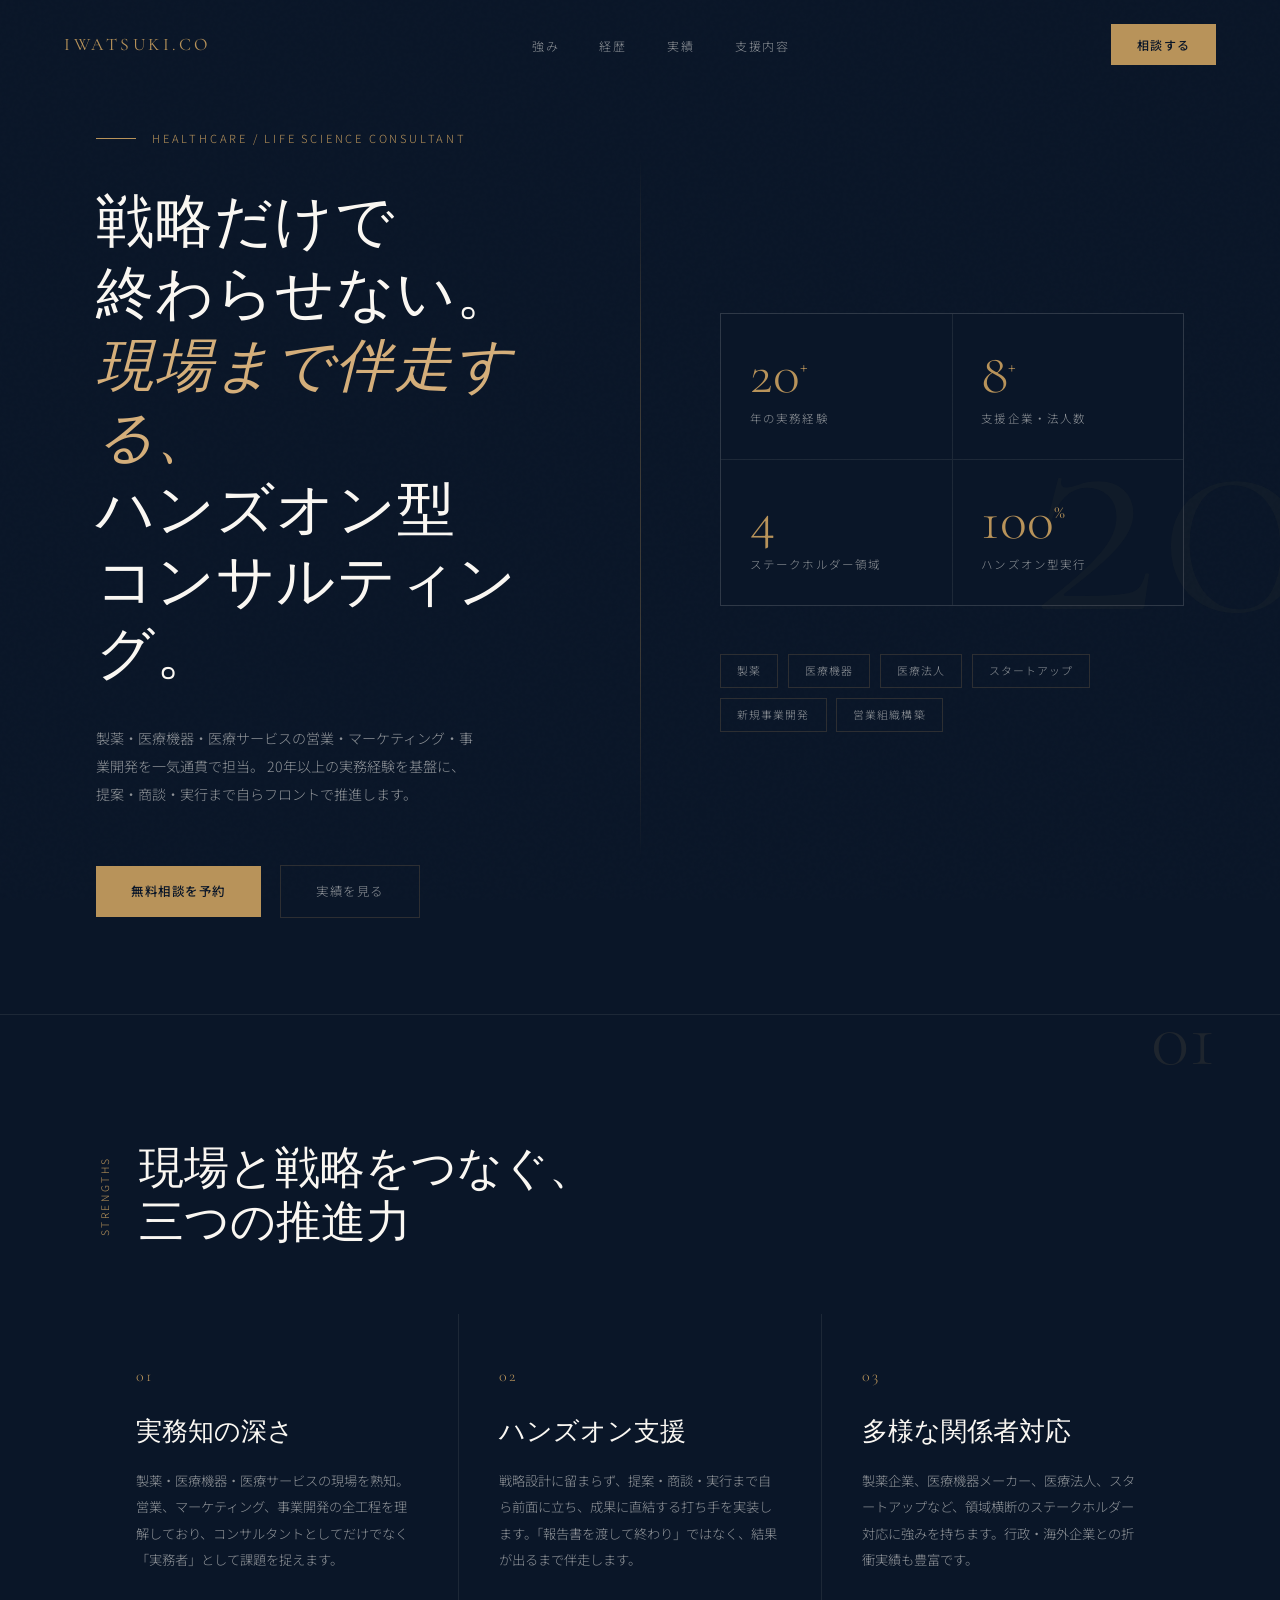
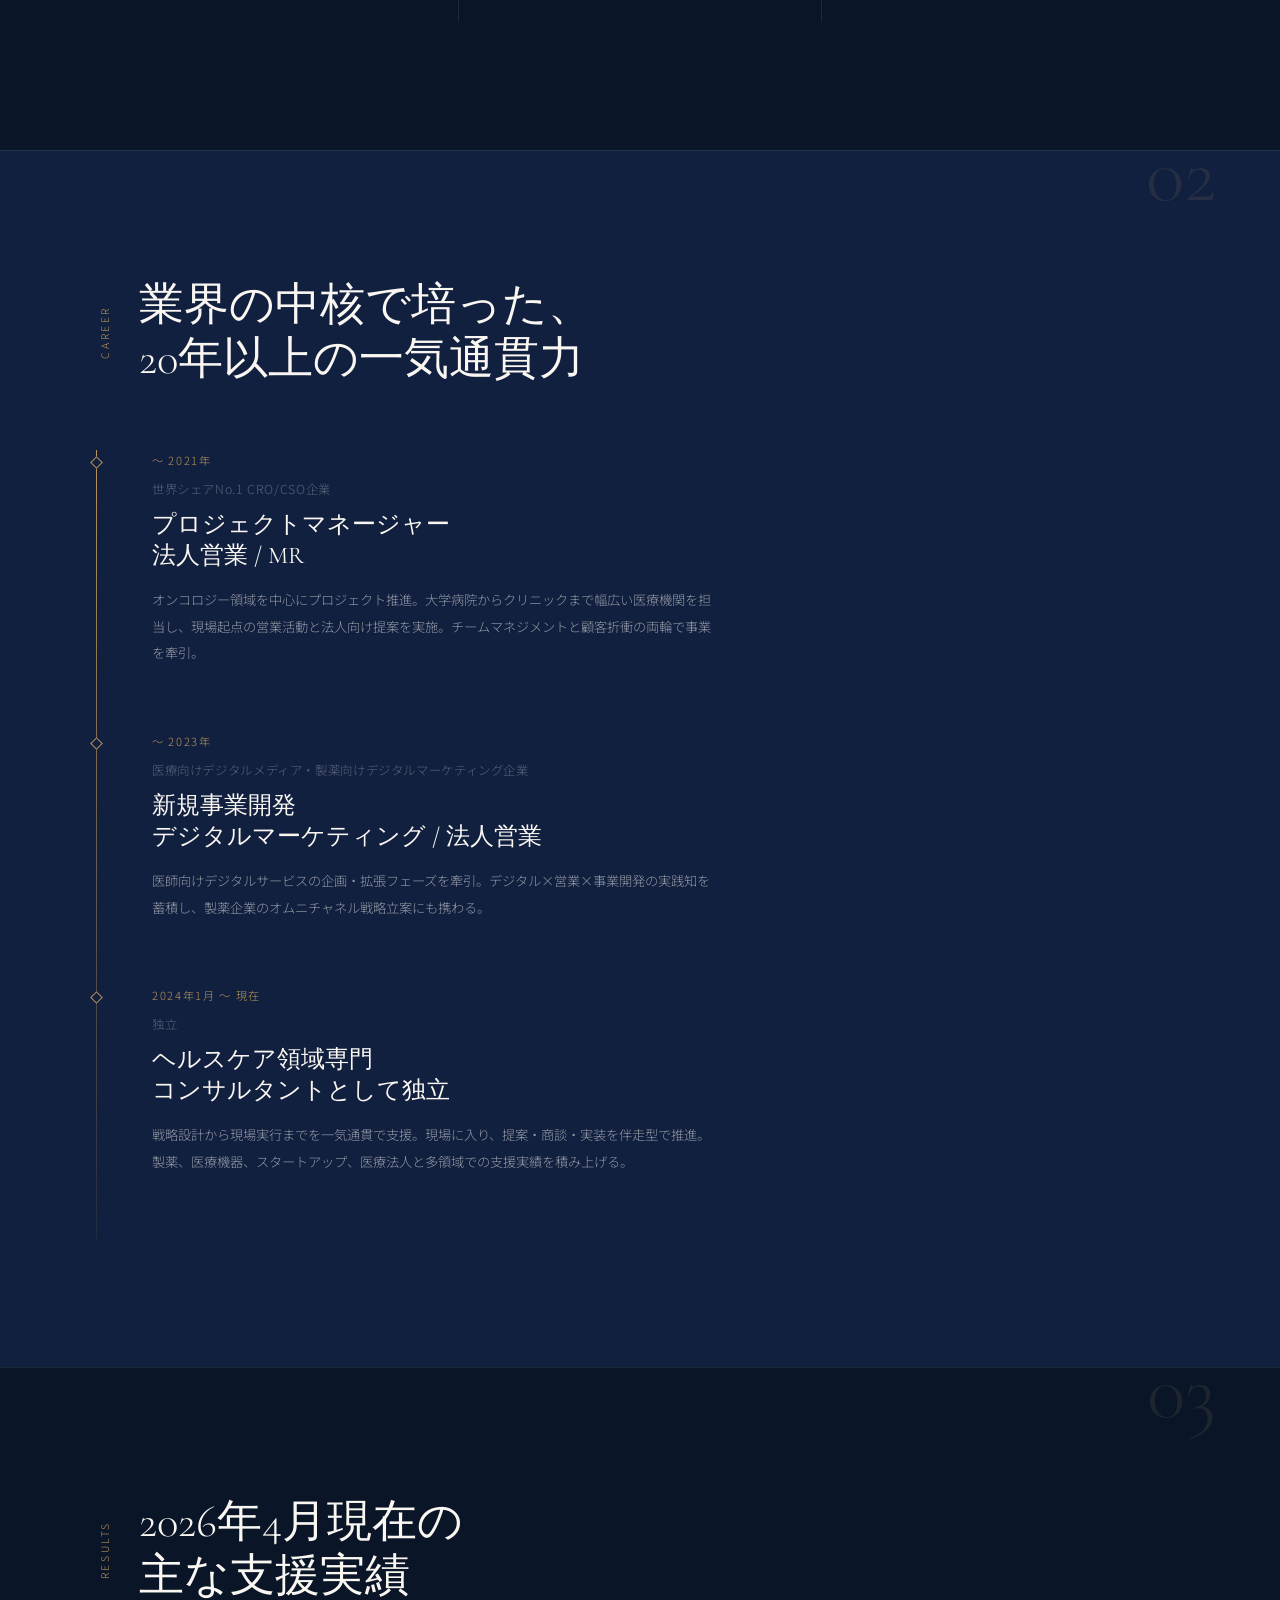
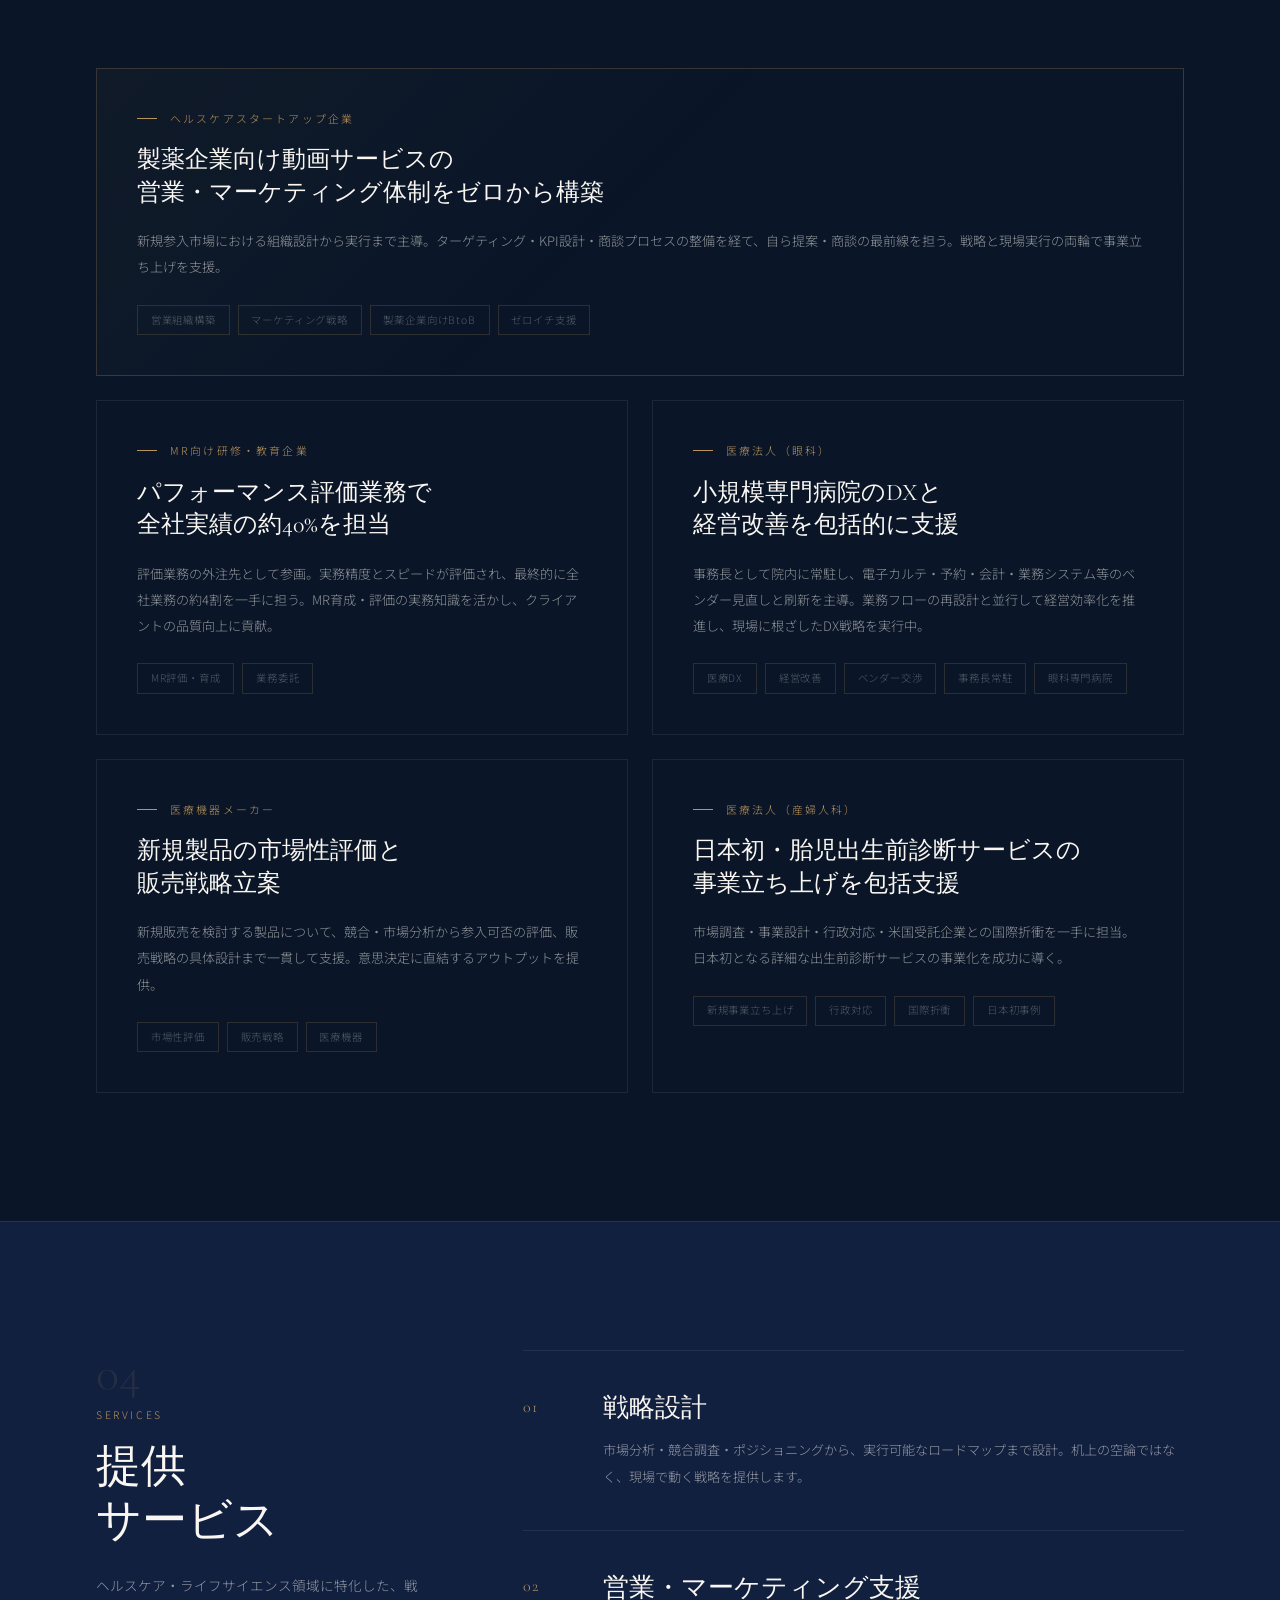
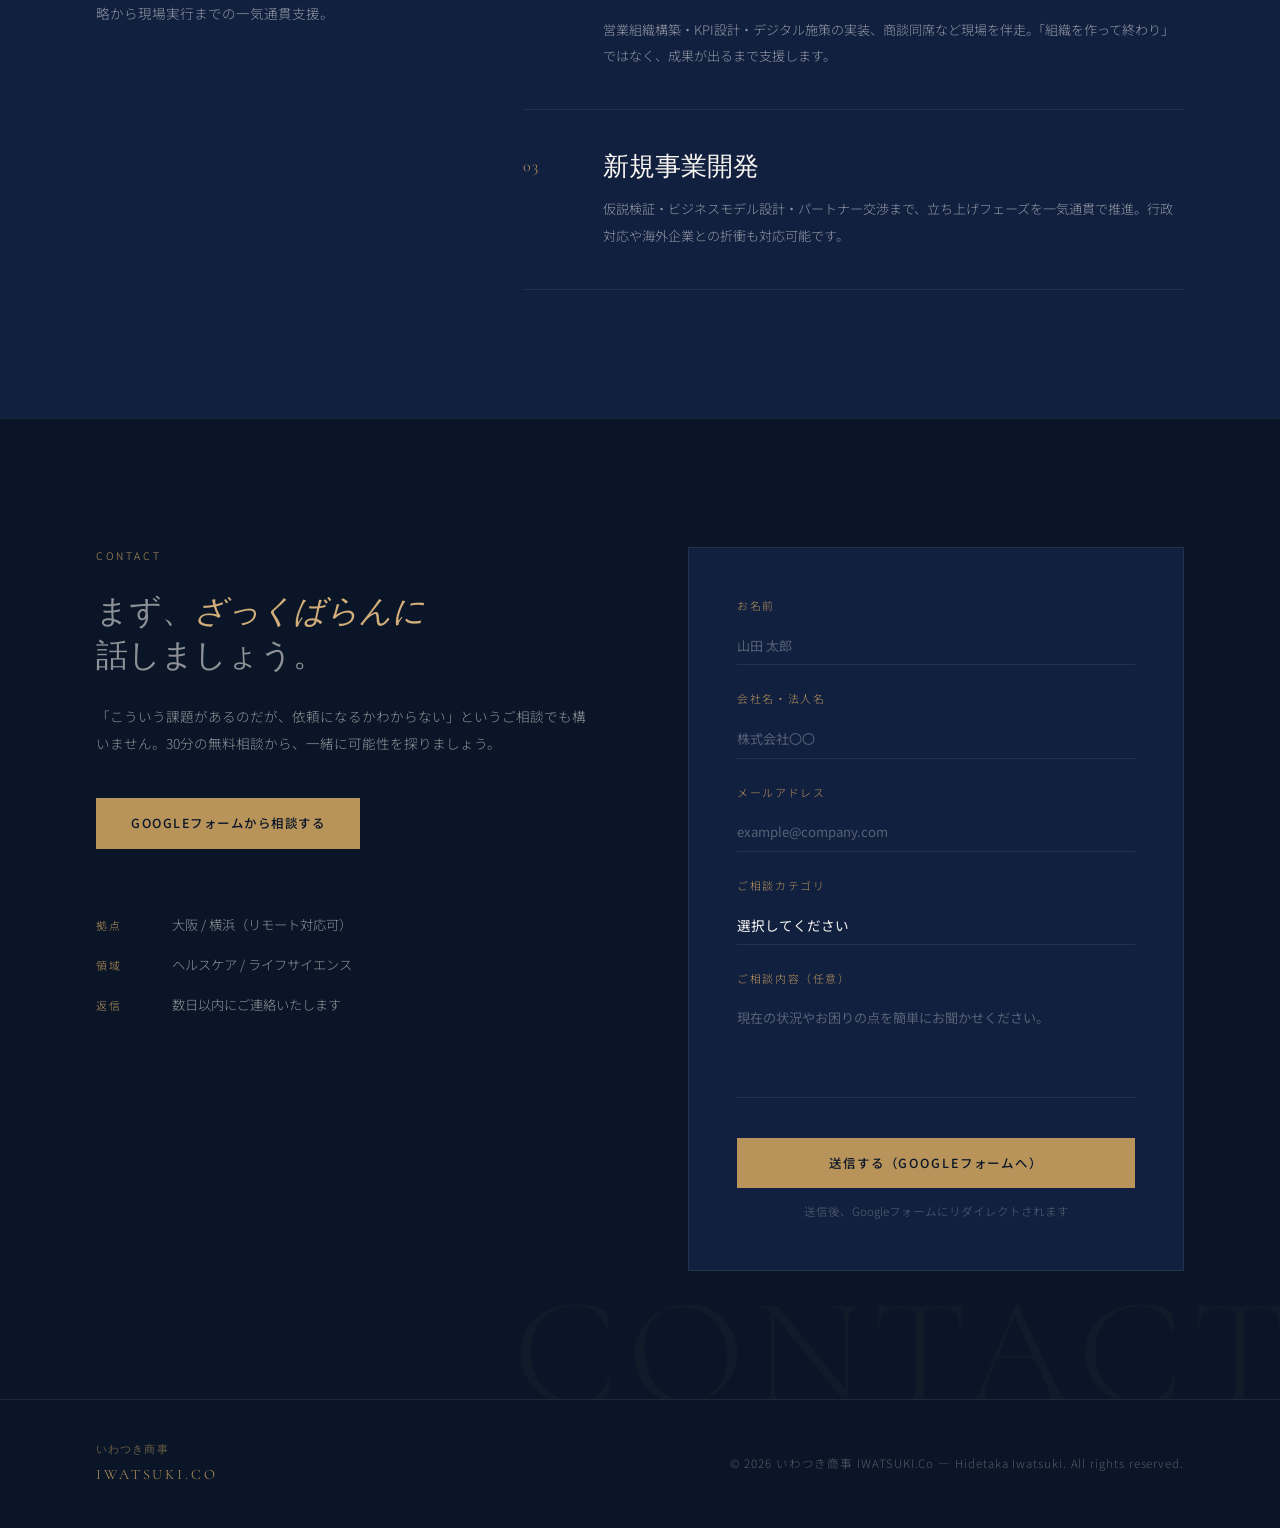
==== commit 18ba7f03: "Add files via upload" ====
--- a/index.html
+++ b/index.html
@@ -3,7 +3,16 @@
 <head>
   <meta charset="UTF-8">
   <meta name="viewport" content="width=device-width, initial-scale=1.0">
- <meta name="google-site-verification" content="google43a260e4b4e11c4b.html">
+
+  <!-- Google tag (gtag.js) -->
+  <script async src="https://www.googletagmanager.com/gtag/js?id=G-E75GH51TSV"></script>
+  <script>
+    window.dataLayer = window.dataLayer || [];
+    function gtag(){dataLayer.push(arguments);}
+    gtag('js', new Date());
+    gtag('config', 'G-E75GH51TSV');
+  </script>
+
   <!-- SEO Core -->
   <title>岩月英隆 | ヘルスケア・ライフサイエンス マーケティング／セールスコンサルタント</title>
   <meta name="description" content="製薬・医療機器・医療サービス領域で20年以上の実務経験。営業組織構築、マーケティング戦略、新規事業開発を戦略設計から現場実行まで一気通貫で支援するハンズオン型コンサルタント。大阪・横浜拠点。">
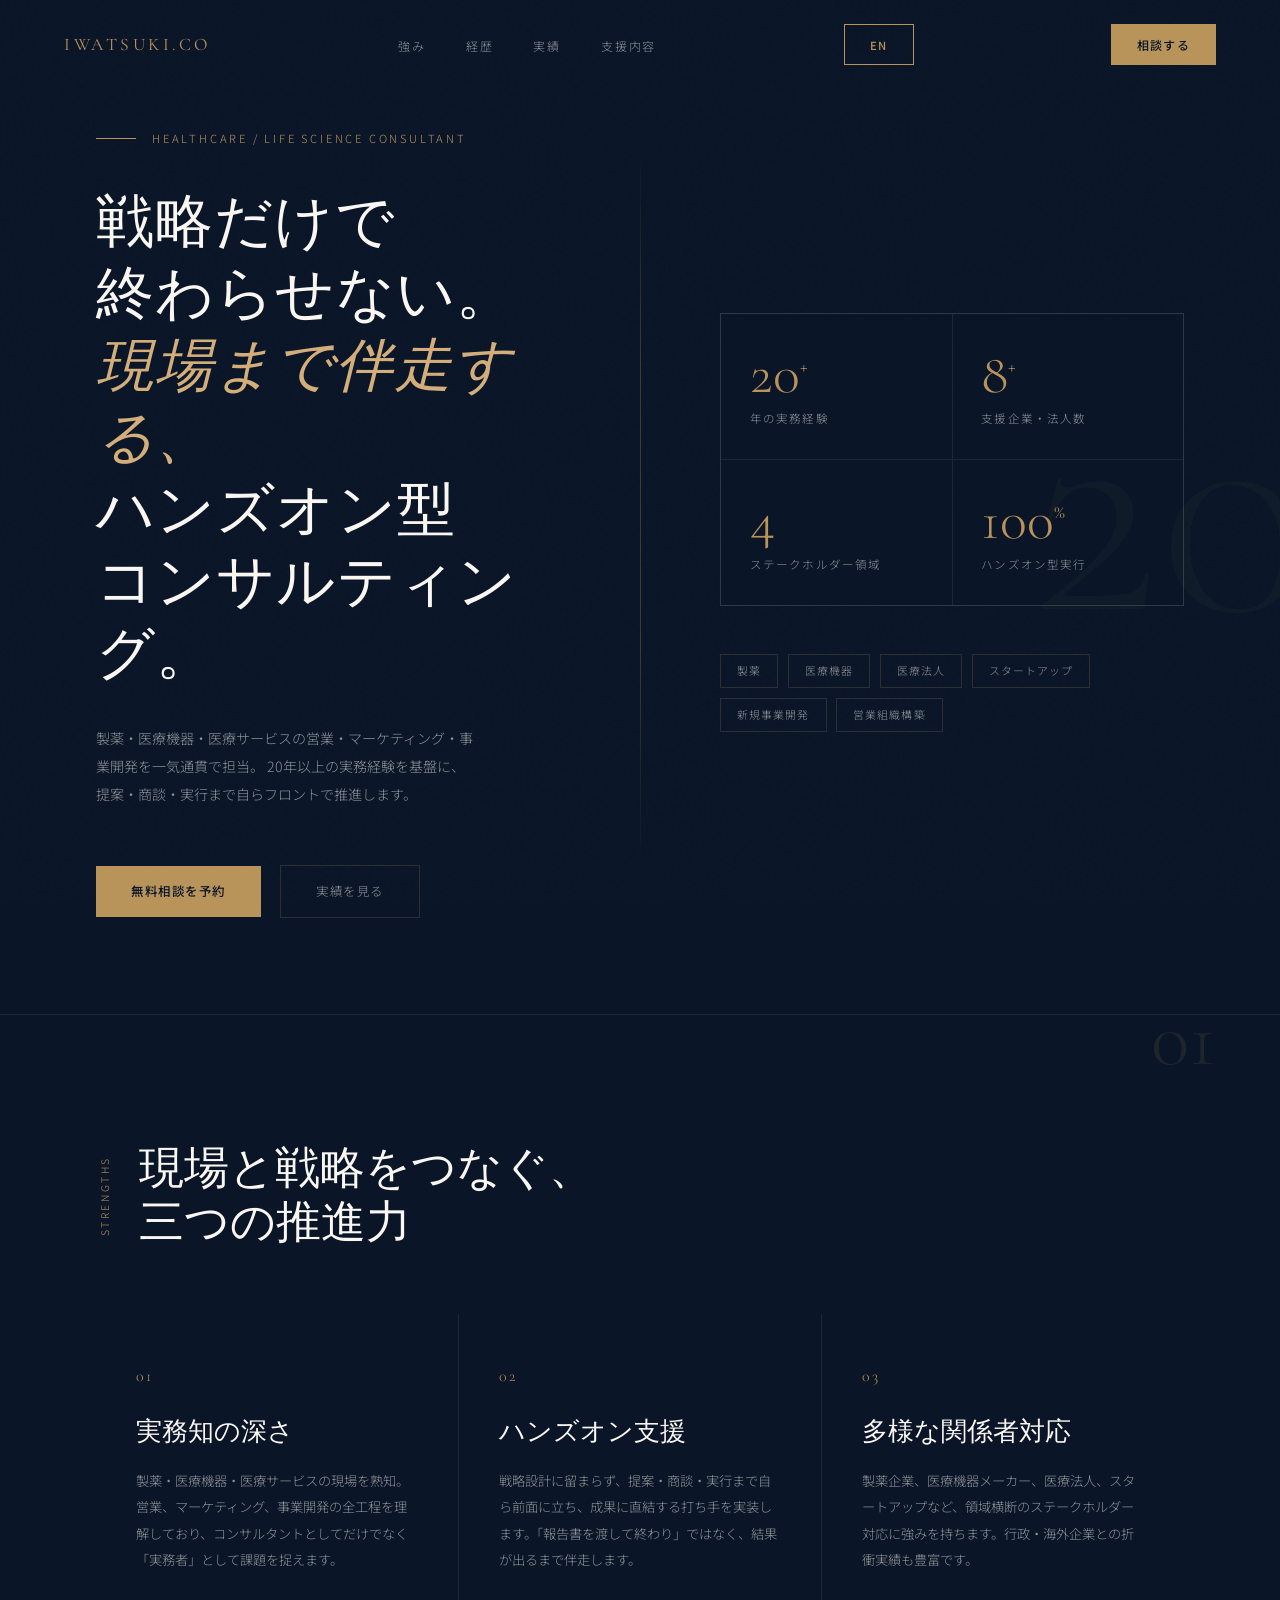
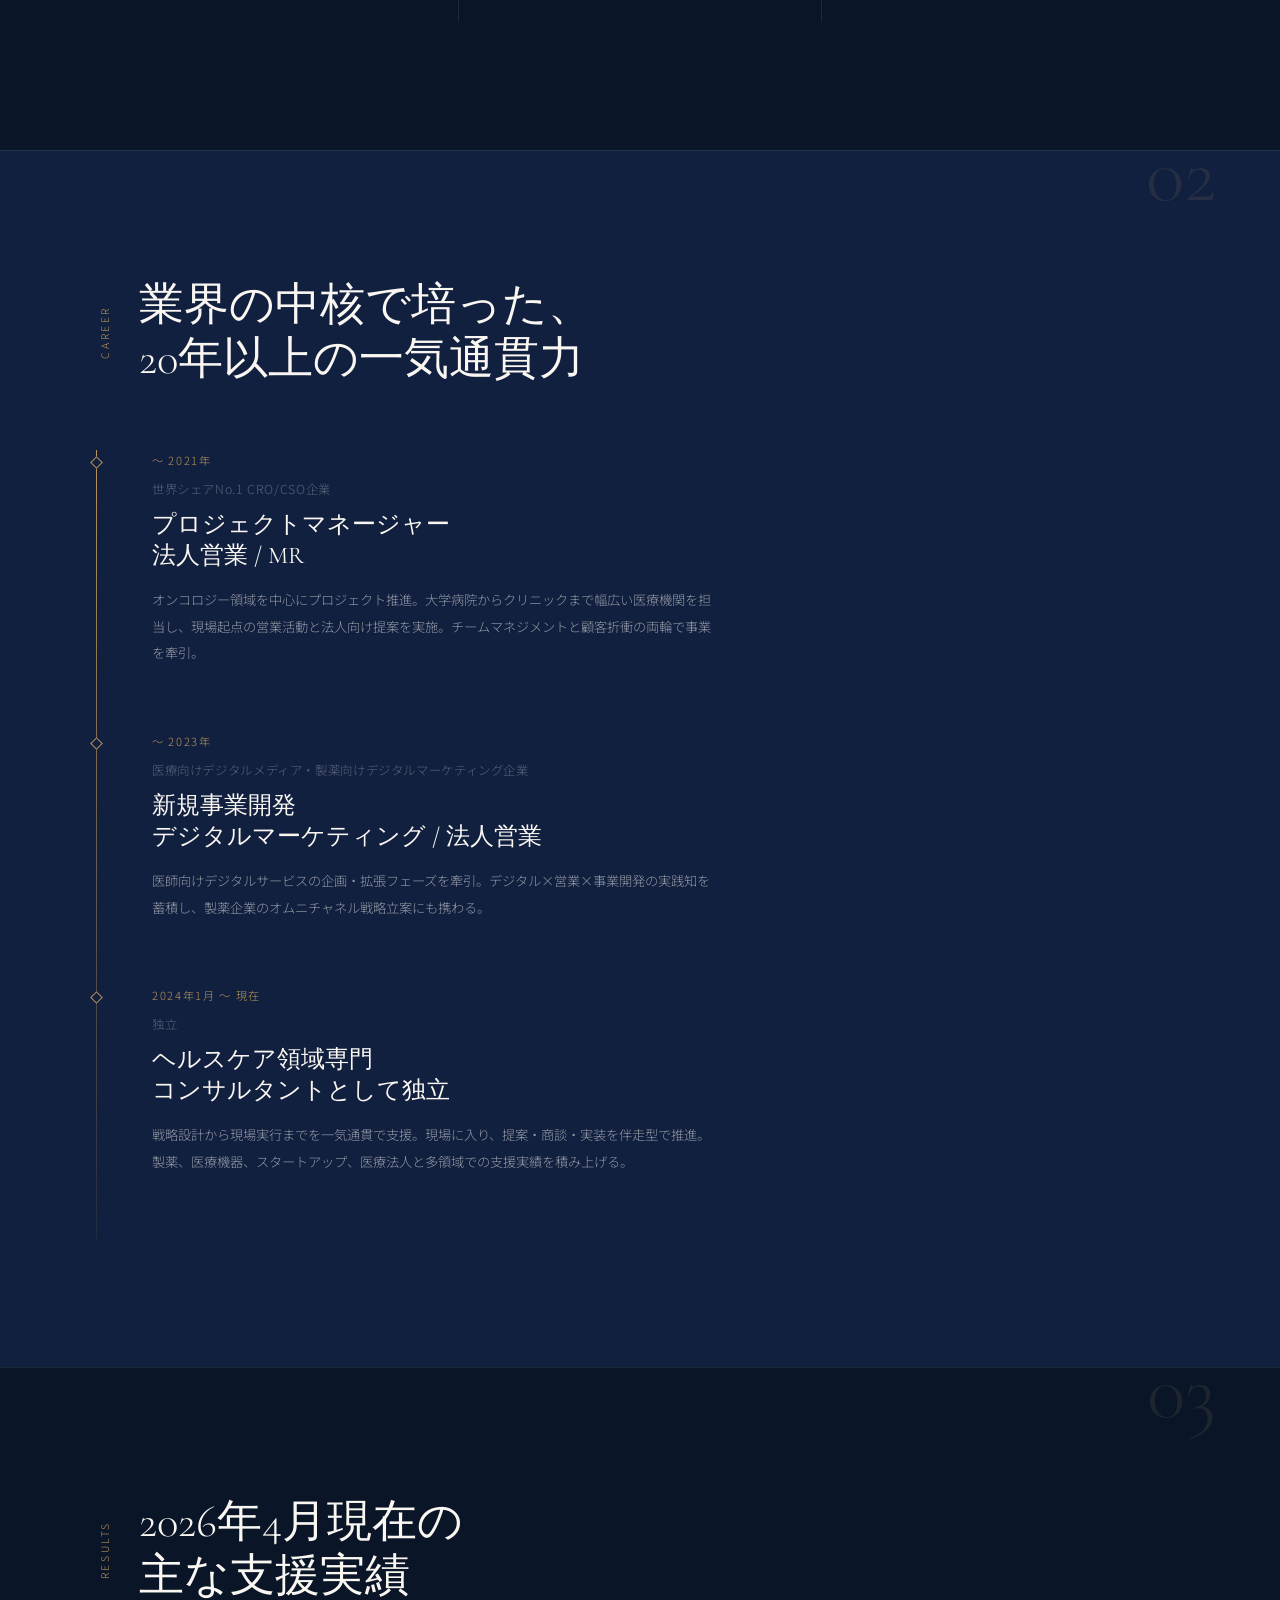
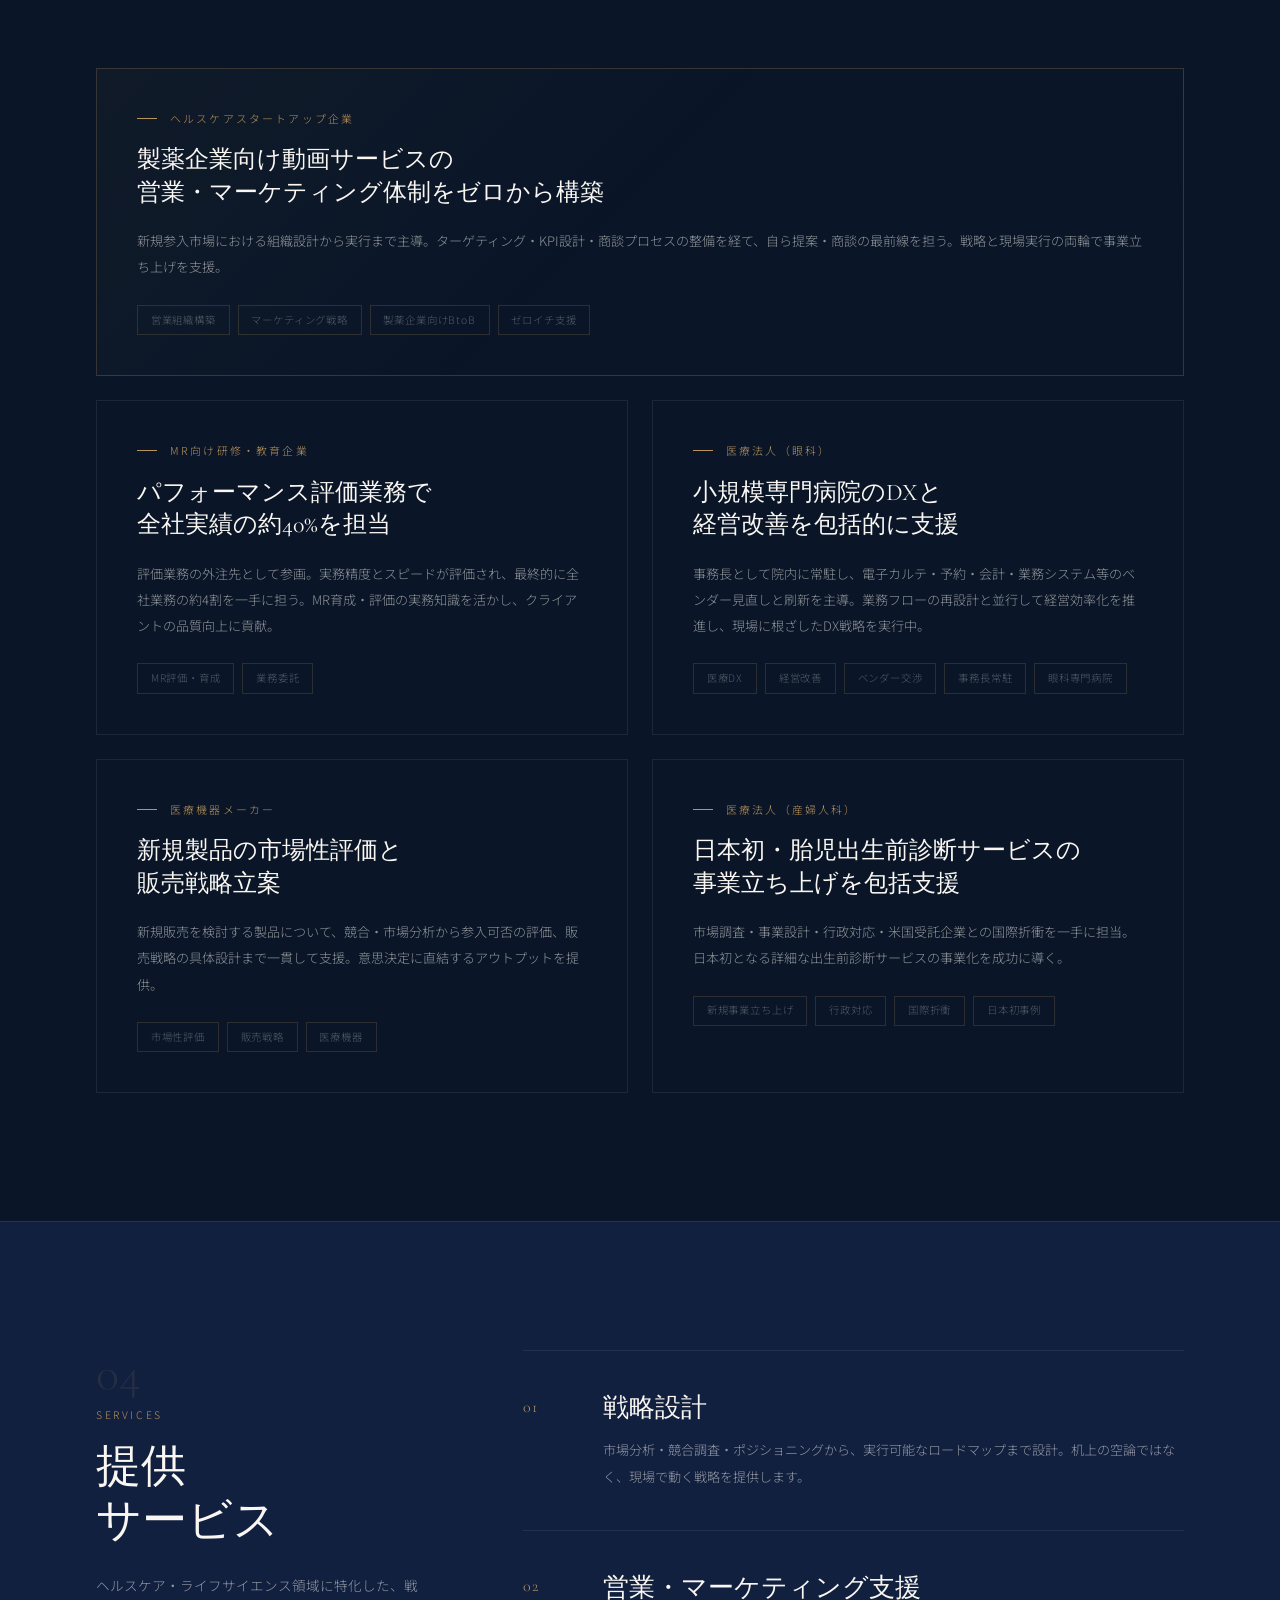
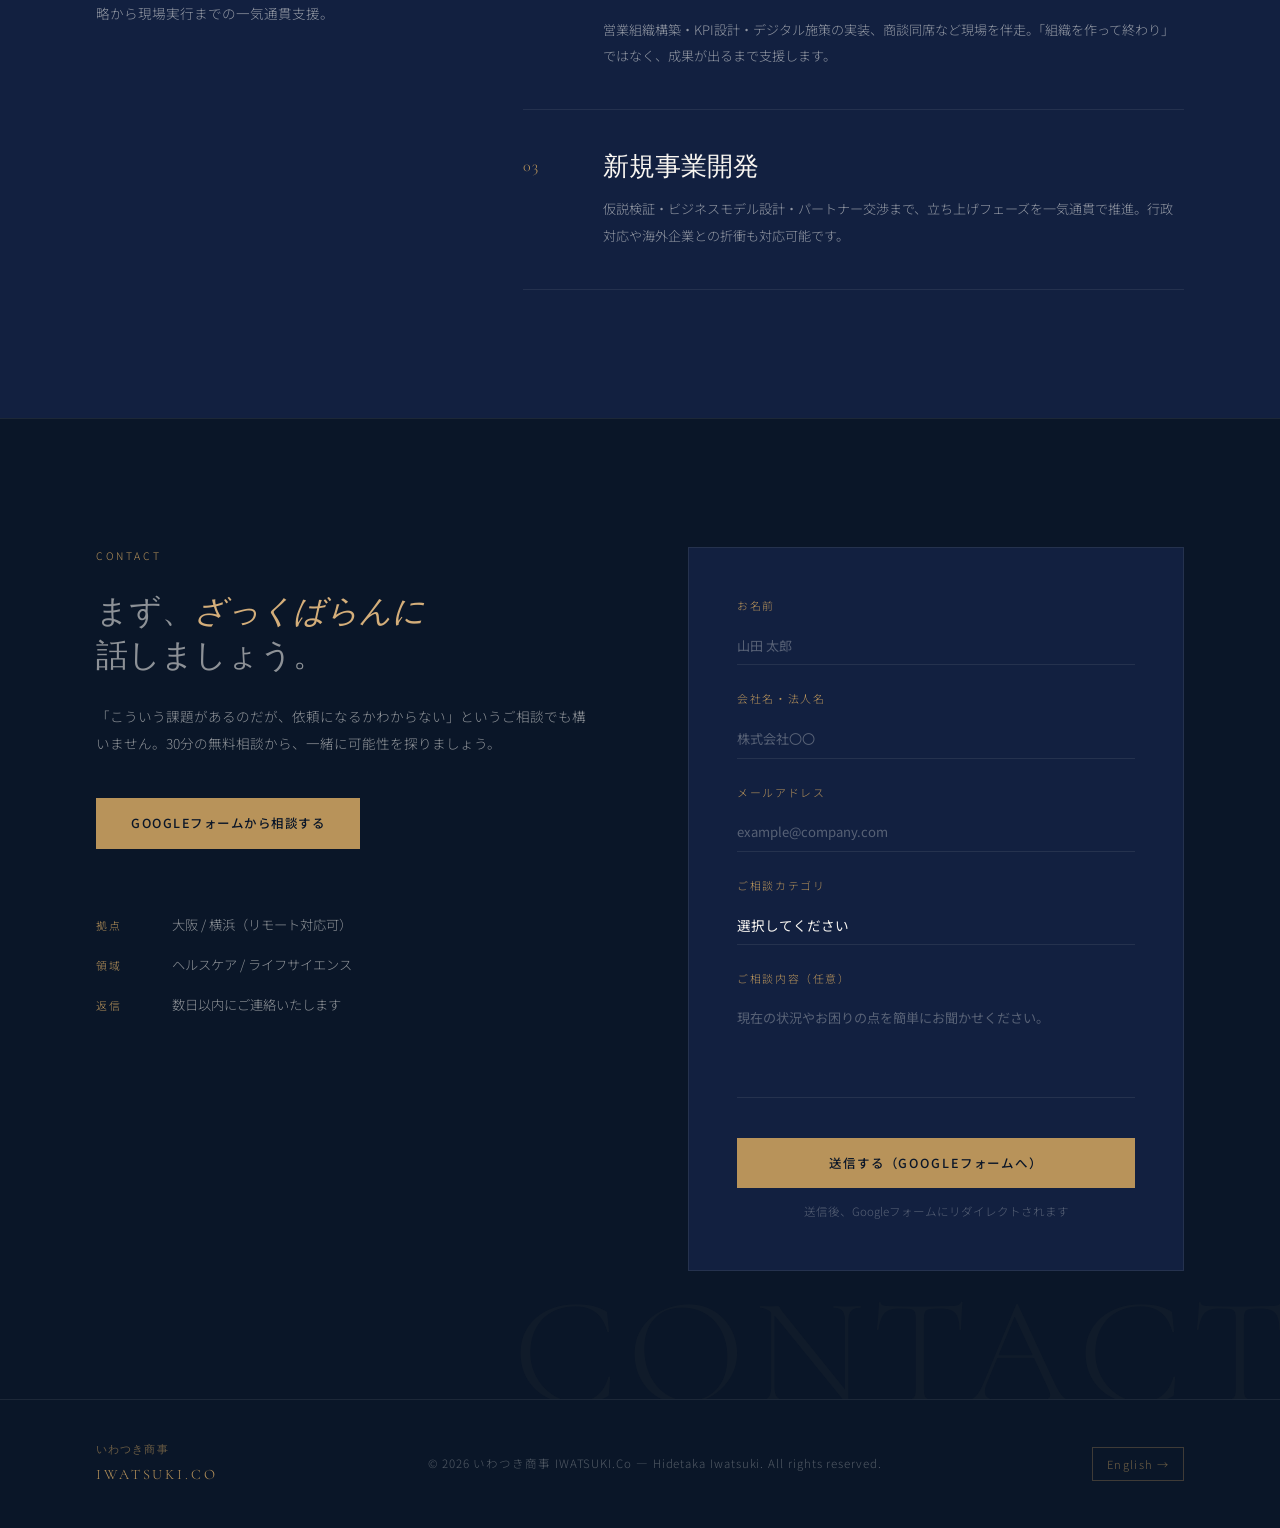
==== commit a1d872bd: "Add files via upload" ====
--- a/index.html
+++ b/index.html
@@ -5,12 +5,12 @@
   <meta name="viewport" content="width=device-width, initial-scale=1.0">
 
   <!-- Google tag (gtag.js) -->
-  <script async src="https://www.googletagmanager.com/gtag/js?id=G-E75GH51TSV"></script>
+  <script async src="https://www.googletagmanager.com/gtag/js?id=G-BDM8PEE025"></script>
   <script>
     window.dataLayer = window.dataLayer || [];
     function gtag(){dataLayer.push(arguments);}
     gtag('js', new Date());
-    gtag('config', 'G-E75GH51TSV');
+    gtag('config', 'G-BDM8PEE025');
   </script>
 
   <!-- SEO Core -->
@@ -828,6 +828,7 @@
       <li><a href="#results">実績</a></li>
       <li><a href="#services">支援内容</a></li>
     </ul>
+    <a href="/en/" class="nav-cta" style="margin-right:0.6rem; background:transparent; border:1px solid var(--gold); color:var(--gold); letter-spacing:0.1em; font-size:0.7rem;">EN</a>
     <a href="#contact" class="nav-cta">相談する</a>
   </nav>
 
@@ -1122,6 +1123,7 @@
       <span>IWATSUKI.Co</span>
     </div>
     <p class="footer-copy">© 2026 いわつき商事 IWATSUKI.Co — Hidetaka Iwatsuki. All rights reserved.</p>
+    <a href="/en/" style="font-size:0.7rem; letter-spacing:0.12em; color:rgba(184,147,90,0.6); text-decoration:none; border:1px solid rgba(184,147,90,0.3); padding:6px 14px; transition:all 0.2s;" onmouseover="this.style.color='#B8935A';this.style.borderColor='#B8935A'" onmouseout="this.style.color='rgba(184,147,90,0.6)';this.style.borderColor='rgba(184,147,90,0.3)'">English →</a>
   </footer>
 
   <script>
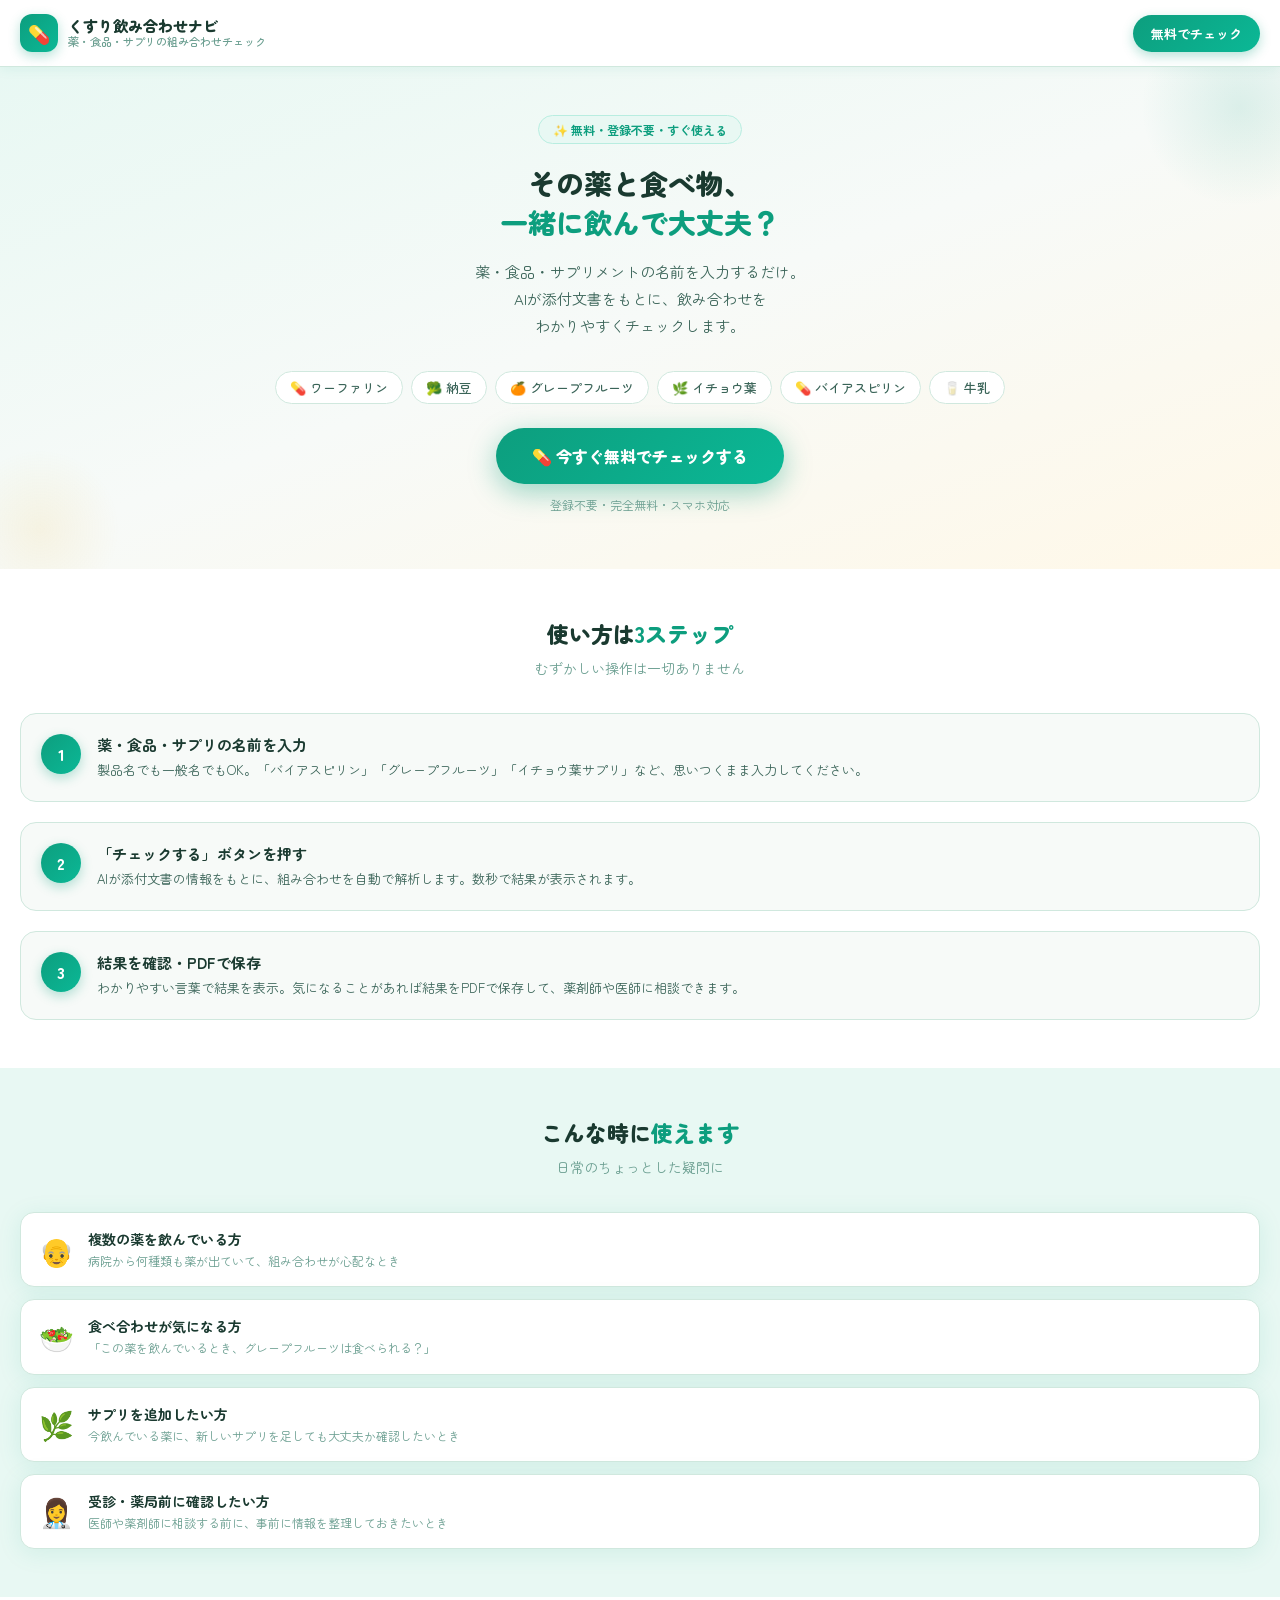
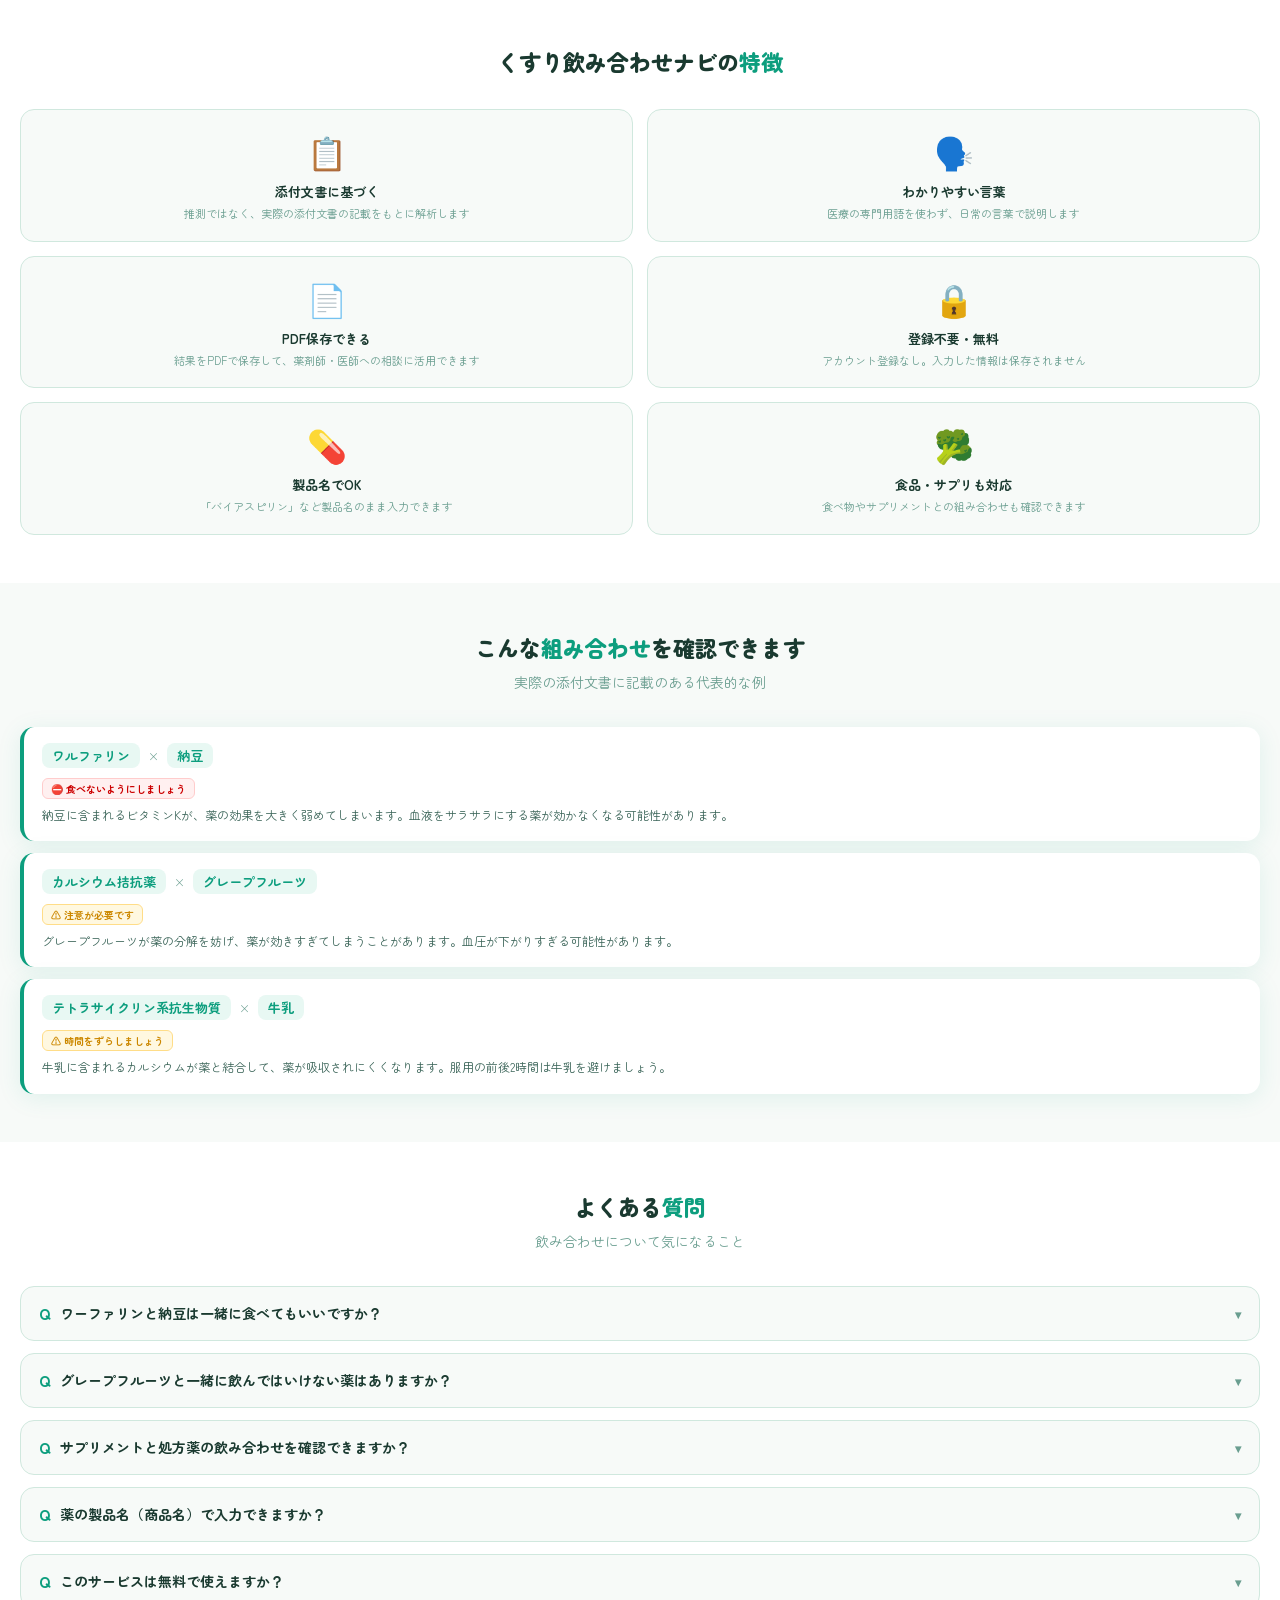
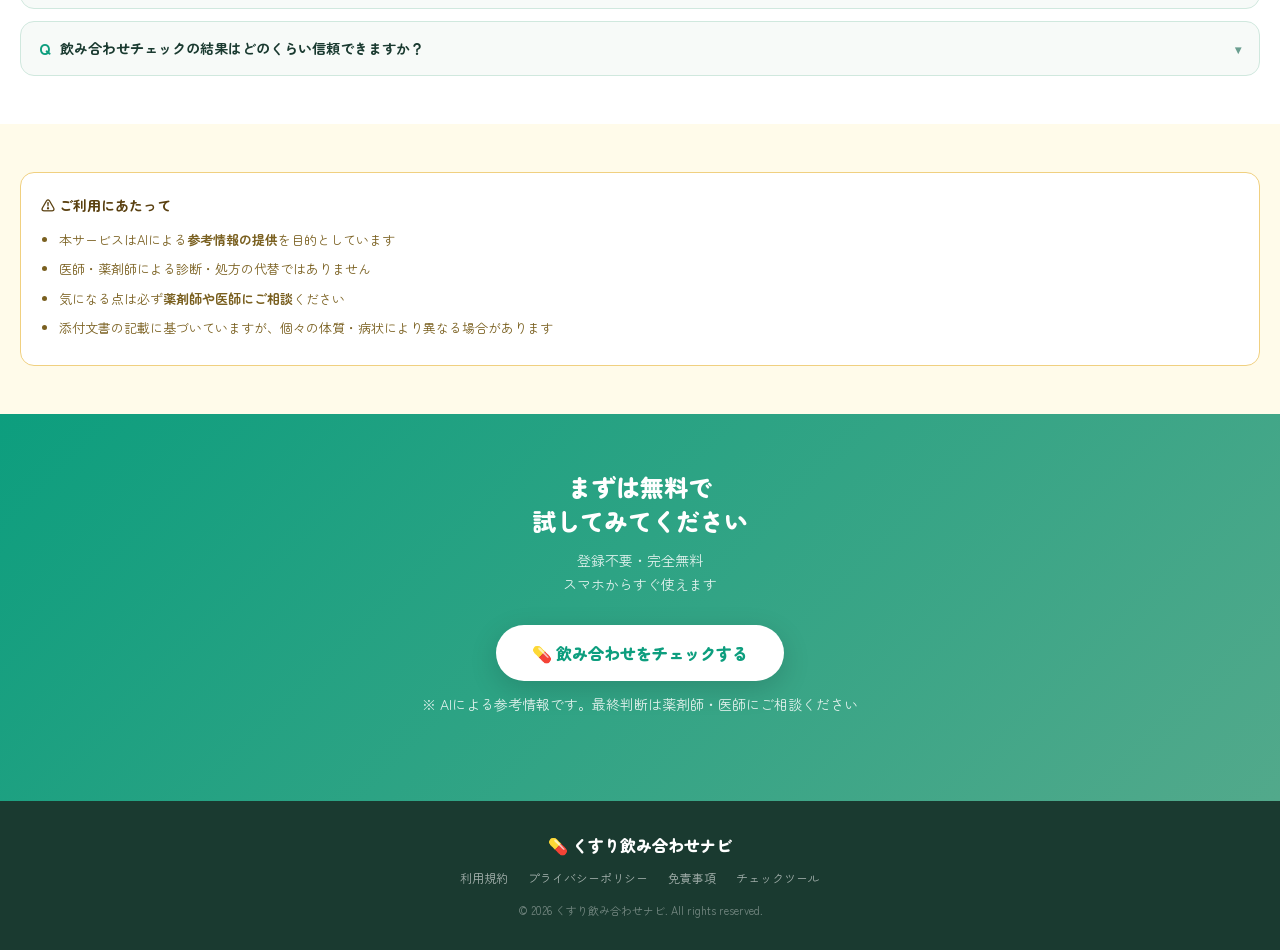
==== commit 92fc14eb: "Add files via upload" ====
--- a/index.html
+++ b/index.html
@@ -1,1157 +1,682 @@
 <!DOCTYPE html>
 <html lang="ja">
 <head>
-  <meta charset="UTF-8">
-  <meta name="viewport" content="width=device-width, initial-scale=1.0">
-
+<meta charset="UTF-8">
   <!-- Google tag (gtag.js) -->
-  <script async src="https://www.googletagmanager.com/gtag/js?id=G-BDM8PEE025"></script>
-  <script>
-    window.dataLayer = window.dataLayer || [];
-    function gtag(){dataLayer.push(arguments);}
-    gtag('js', new Date());
-    gtag('config', 'G-BDM8PEE025');
-  </script>
-
-  <!-- SEO Core -->
-  <title>岩月英隆 | ヘルスケア・ライフサイエンス マーケティング／セールスコンサルタント</title>
-  <meta name="description" content="製薬・医療機器・医療サービス領域で20年以上の実務経験。営業組織構築、マーケティング戦略、新規事業開発を戦略設計から現場実行まで一気通貫で支援するハンズオン型コンサルタント。大阪・横浜拠点。">
-  <meta name="keywords" content="ヘルスケアコンサルタント,ライフサイエンス,製薬コンサルタント,医療機器マーケティング,岩月英隆,医療DX,MR支援,医療法人コンサル">
-  <meta name="author" content="岩月英隆">
-  <link rel="canonical" href="https://iwatsuki55.github.io/">
-
-  <!-- OGP -->
-  <meta property="og:type" content="website">
-  <meta property="og:url" content="https://iwatsuki55.github.io/">
-  <meta property="og:title" content="岩月英隆 | ヘルスケア・ライフサイエンス コンサルタント">
-  <meta property="og:description" content="製薬・医療機器・医療サービス領域で20年以上。戦略設計から現場実行まで一気通貫で伴走するハンズオン型コンサルタント。">
-  <meta property="og:image" content="https://iwatsuki55.github.io/ogp.png">
-  <meta property="og:locale" content="ja_JP">
-  <meta property="og:site_name" content="いわつき商事 IWATSUKI.Co">
-  <meta name="twitter:card" content="summary_large_image">
-  <meta name="twitter:title" content="岩月英隆 | ヘルスケア・ライフサイエンス コンサルタント">
-  <meta name="twitter:description" content="製薬・医療機器・医療サービス領域で20年以上。ハンズオン型コンサルタント。">
-
-  <!-- Structured Data -->
-  <script type="application/ld+json">
-  {
-    "@context": "https://schema.org",
-    "@type": "Person",
-    "name": "岩月英隆",
-    "alternateName": "Hidetaka Iwatsuki",
-    "url": "https://iwatsuki55.github.io/",
-    "jobTitle": "ヘルスケア・ライフサイエンス マーケティング／セールスコンサルタント",
-    "description": "製薬・医療機器・医療サービス領域で20年以上の実務経験を持つハンズオン型コンサルタント",
-    "knowsAbout": ["製薬マーケティング", "医療機器販売戦略", "新規事業開発", "医療法人支援", "MR育成"],
-    "areaServed": "Japan",
-    "address": [
-      { "@type": "PostalAddress", "addressLocality": "大阪市", "addressRegion": "大阪府", "addressCountry": "JP" },
-      { "@type": "PostalAddress", "addressLocality": "横浜市", "addressRegion": "神奈川県", "addressCountry": "JP" }
-    ],
-    "offers": {
-      "@type": "Service",
-      "name": "ヘルスケア・ライフサイエンス領域 コンサルティング",
-      "description": "戦略設計から現場実行まで一気通貫で支援"
+<script async src="https://www.googletagmanager.com/gtag/js?id=G-53N27QJX6D"></script>
+<script>
+  window.dataLayer = window.dataLayer || [];
+  function gtag(){dataLayer.push(arguments);}
+  gtag('js', new Date());
+  gtag('config', 'G-53N27QJX6D');
+</script>
+<meta name="viewport" content="width=device-width, initial-scale=1.0">
+
+<!-- SEO強化：タイトル・meta description最適化 -->
+<title>薬の飲み合わせチェック【無料】｜くすり飲み合わせナビ</title>
+<meta name="description" content="薬・食品・サプリの飲み合わせをAIが無料でチェック。ワーファリン×納豆、グレープフルーツ×降圧剤など。製品名のまま入力OK。登録不要・スマホ対応。">
+<meta name="keywords" content="薬 飲み合わせ,飲み合わせ チェック 無料,くすり 組み合わせ,薬 食べ合わせ,サプリ 薬 併用,ワーファリン 納豆,グレープフルーツ 薬,飲み合わせ AI">
+<link rel="canonical" href="https://iwatsuki55.github.io/drug-checker/">
+
+<!-- OGP強化 -->
+<meta property="og:title" content="薬の飲み合わせチェック【無料】｜くすり飲み合わせナビ">
+<meta property="og:description" content="薬・食品・サプリの飲み合わせをAIが無料チェック。製品名のまま入力OK。登録不要・スマホ対応。">
+<meta property="og:type" content="website">
+<meta property="og:url" content="https://iwatsuki55.github.io/drug-checker/">
+<meta property="og:image" content="https://iwatsuki55.github.io/drug-checker/ogp.png">
+<meta name="twitter:card" content="summary_large_image">
+<meta name="twitter:title" content="薬の飲み合わせチェック【無料】｜くすり飲み合わせナビ">
+<meta name="twitter:description" content="薬・食品・サプリの飲み合わせをAIが無料チェック。登録不要・スマホ対応。">
+
+<!-- 構造化データ：WebApplication -->
+<script type="application/ld+json">
+{
+  "@context": "https://schema.org",
+  "@type": "WebApplication",
+  "name": "くすり飲み合わせナビ",
+  "url": "https://iwatsuki55.github.io/drug-checker/",
+  "description": "薬・食品・サプリメントの飲み合わせをAIが無料でチェックするWebアプリ。製品名・一般名どちらでもOK。登録不要。",
+  "applicationCategory": "HealthApplication",
+  "operatingSystem": "Any",
+  "offers": {
+    "@type": "Offer",
+    "price": "0",
+    "priceCurrency": "JPY"
+  },
+  "inLanguage": "ja"
+}
+</script>
+
+<!-- 構造化データ：FAQ Schema（リッチリザルト対策） -->
+<script type="application/ld+json">
+{
+  "@context": "https://schema.org",
+  "@type": "FAQPage",
+  "mainEntity": [
+    {
+      "@type": "Question",
+      "name": "ワーファリンと納豆は一緒に食べてもいいですか？",
+      "acceptedAnswer": {
+        "@type": "Answer",
+        "text": "ワーファリン（ワルファリン）と納豆の組み合わせは避けてください。納豆に含まれるビタミンKが、ワーファリンの血液を固まりにくくする効果を大きく弱めてしまいます。納豆だけでなく、クロレラ・青汁・ほうれん草なども大量摂取は控えましょう。"
+      }
+    },
+    {
+      "@type": "Question",
+      "name": "グレープフルーツと一緒に飲んではいけない薬はありますか？",
+      "acceptedAnswer": {
+        "@type": "Answer",
+        "text": "カルシウム拮抗薬（アムロジピン・ニフェジピンなど）、スタチン系の一部（シンバスタチン・アトルバスタチン）、免疫抑制剤などはグレープフルーツとの飲み合わせに注意が必要です。グレープフルーツに含まれる成分が薬の分解を妨げ、血中濃度が上昇して副作用が出やすくなります。"
+      }
+    },
+    {
+      "@type": "Question",
+      "name": "サプリメントと処方薬の飲み合わせを確認できますか？",
+      "acceptedAnswer": {
+        "@type": "Answer",
+        "text": "はい、確認できます。イチョウ葉エキス・セントジョーンズワート・コエンザイムQ10・オメガ3など代表的なサプリメントと処方薬の飲み合わせをAIがチェックします。製品名・成分名どちらで入力してもOKです。"
+      }
+    },
+    {
+      "@type": "Question",
+      "name": "薬の製品名（商品名）で入力できますか？",
+      "acceptedAnswer": {
+        "@type": "Answer",
+        "text": "はい、製品名のままで入力できます。「バイアスピリン」「ワーファリン」「ノルバスク」「メトグルコ」などの商品名を入力すると、AIが自動的に一般名に変換して飲み合わせをチェックします。"
+      }
+    },
+    {
+      "@type": "Question",
+      "name": "このサービスは無料で使えますか？",
+      "acceptedAnswer": {
+        "@type": "Answer",
+        "text": "はい、完全無料です。アカウント登録も不要で、すぐに利用できます。スマートフォン・PCどちらからでもご利用いただけます。"
+      }
+    },
+    {
+      "@type": "Question",
+      "name": "飲み合わせチェックの結果はどのくらい信頼できますか？",
+      "acceptedAnswer": {
+        "@type": "Answer",
+        "text": "本サービスは日本の医薬品添付文書の情報をもとにAIが解析しますが、あくまでも参考情報です。個々の体質・病状・他の服薬状況によって判断は異なります。気になる点は必ず薬剤師や医師にご相談ください。"
+      }
     }
-  }
-  </script>
-
-  <!-- Fonts -->
-  <link rel="preconnect" href="https://fonts.googleapis.com">
-  <link rel="preconnect" href="https://fonts.gstatic.com" crossorigin>
-  <link href="https://fonts.googleapis.com/css2?family=Cormorant+Garamond:ital,wght@0,300;0,400;0,600;1,300;1,400&family=Noto+Sans+JP:wght@300;400;500&family=Cormorant:wght@300;400&display=swap" rel="stylesheet">
-
-  <style>
-    :root {
-      --navy: #0A1628;
-      --navy-mid: #122040;
-      --navy-light: #1C3058;
-      --gold: #B8935A;
-      --gold-light: #D4AE7A;
-      --gold-pale: #F0E4CC;
-      --cream: #FAF7F2;
-      --text-primary: #FAF7F2;
-      --text-muted: rgba(250,247,242,0.55);
-      --text-subtle: rgba(250,247,242,0.3);
-      --border: rgba(184,147,90,0.2);
-      --border-subtle: rgba(250,247,242,0.08);
-    }
-
-    *, *::before, *::after { box-sizing: border-box; margin: 0; padding: 0; }
-
-    html { scroll-behavior: smooth; }
-
-    body {
-      font-family: 'Noto Sans JP', sans-serif;
-      background: var(--navy);
-      color: var(--text-primary);
-      font-weight: 300;
-      line-height: 1.8;
-      overflow-x: hidden;
-    }
-
-    /* ── NOISE TEXTURE OVERLAY ── */
-    body::before {
-      content: '';
-      position: fixed;
-      inset: 0;
-      background-image: url("data:image/svg+xml,%3Csvg viewBox='0 0 256 256' xmlns='http://www.w3.org/2000/svg'%3E%3Cfilter id='noise'%3E%3CfeTurbulence type='fractalNoise' baseFrequency='0.9' numOctaves='4' stitchTiles='stitch'/%3E%3C/filter%3E%3Crect width='100%25' height='100%25' filter='url(%23noise)' opacity='0.03'/%3E%3C/svg%3E");
-      pointer-events: none;
-      z-index: 0;
-      opacity: 0.4;
-    }
-
-    /* ── NAVIGATION ── */
-    nav {
-      position: fixed;
-      top: 0;
-      left: 0;
-      right: 0;
-      z-index: 100;
-      padding: 1.5rem 4rem;
-      display: flex;
-      justify-content: space-between;
-      align-items: center;
-      border-bottom: 1px solid transparent;
-      transition: all 0.4s ease;
-    }
-    nav.scrolled {
-      background: rgba(10,22,40,0.95);
-      border-bottom-color: var(--border);
-      backdrop-filter: blur(12px);
-    }
-    .nav-logo {
-      font-family: 'Cormorant Garamond', serif;
-      font-size: 1.1rem;
-      font-weight: 400;
-      letter-spacing: 0.2em;
-      color: var(--gold);
-      text-decoration: none;
-      text-transform: uppercase;
-    }
-    .nav-links {
-      display: flex;
-      gap: 2.5rem;
-      list-style: none;
-    }
-    .nav-links a {
-      font-size: 0.75rem;
-      letter-spacing: 0.15em;
-      color: var(--text-muted);
-      text-decoration: none;
-      text-transform: uppercase;
-      transition: color 0.3s;
-    }
-    .nav-links a:hover { color: var(--gold); }
-    .nav-cta {
-      font-size: 0.75rem;
-      letter-spacing: 0.12em;
-      color: var(--navy);
-      background: var(--gold);
-      padding: 0.6rem 1.6rem;
-      text-decoration: none;
-      text-transform: uppercase;
-      transition: all 0.3s;
-      font-weight: 500;
-    }
-    .nav-cta:hover { background: var(--gold-light); }
-
-    /* ── HERO ── */
-    .hero {
-      min-height: 100vh;
-      display: grid;
-      grid-template-columns: 1fr 1fr;
-      position: relative;
-      overflow: hidden;
-    }
-
-    /* gold vertical accent line */
-    .hero::before {
-      content: '';
-      position: absolute;
-      left: 50%;
-      top: 15%;
-      bottom: 15%;
-      width: 1px;
-      background: linear-gradient(to bottom, transparent, var(--gold) 30%, var(--gold) 70%, transparent);
-      opacity: 0.3;
-    }
-
-    /* large background numeral */
-    .hero::after {
-      content: '20';
-      position: absolute;
-      right: -2rem;
-      top: 50%;
-      transform: translateY(-50%);
-      font-family: 'Cormorant Garamond', serif;
-      font-size: clamp(16rem, 25vw, 28rem);
-      font-weight: 300;
-      color: rgba(184,147,90,0.04);
-      line-height: 1;
-      pointer-events: none;
-      user-select: none;
-    }
-
-    .hero-left {
-      display: flex;
-      flex-direction: column;
-      justify-content: center;
-      padding: 8rem 5rem 6rem 6rem;
-      position: relative;
-    }
-
-    .hero-eyebrow {
-      font-size: 0.7rem;
-      letter-spacing: 0.25em;
-      color: var(--gold);
-      text-transform: uppercase;
-      margin-bottom: 2.5rem;
-      display: flex;
-      align-items: center;
-      gap: 1rem;
-    }
-    .hero-eyebrow::before {
-      content: '';
-      display: inline-block;
-      width: 40px;
-      height: 1px;
-      background: var(--gold);
-    }
-
-    .hero-title {
-      font-family: 'Cormorant Garamond', serif;
-      font-size: clamp(2.6rem, 4.5vw, 4rem);
-      font-weight: 300;
-      line-height: 1.25;
-      letter-spacing: 0.02em;
-      margin-bottom: 2rem;
-    }
-    .hero-title em {
-      font-style: italic;
-      color: var(--gold-light);
-    }
-
-    .hero-sub {
-      font-size: 0.88rem;
-      line-height: 2;
-      color: var(--text-muted);
-      max-width: 380px;
-      margin-bottom: 3.5rem;
-    }
-
-    .hero-actions {
-      display: flex;
-      gap: 1.2rem;
-      align-items: center;
-    }
-    .btn-primary {
-      display: inline-block;
-      padding: 0.9rem 2.2rem;
-      background: var(--gold);
-      color: var(--navy);
-      text-decoration: none;
-      font-size: 0.78rem;
-      font-weight: 500;
-      letter-spacing: 0.12em;
-      text-transform: uppercase;
-      transition: all 0.3s;
-    }
-    .btn-primary:hover { background: var(--gold-light); transform: translateY(-1px); }
-    .btn-ghost {
-      display: inline-block;
-      padding: 0.9rem 2.2rem;
-      border: 1px solid var(--border);
-      color: var(--text-muted);
-      text-decoration: none;
-      font-size: 0.78rem;
-      letter-spacing: 0.12em;
-      text-transform: uppercase;
-      transition: all 0.3s;
-    }
-    .btn-ghost:hover { border-color: var(--gold); color: var(--gold); }
-
-    .hero-right {
-      display: flex;
-      flex-direction: column;
-      justify-content: center;
-      padding: 8rem 6rem 6rem 5rem;
-      position: relative;
-    }
-
-    .stats-grid {
-      display: grid;
-      grid-template-columns: 1fr 1fr;
-      gap: 1px;
-      background: var(--border-subtle);
-      border: 1px solid var(--border-subtle);
-      margin-bottom: 3rem;
-    }
-    .stat-item {
-      background: var(--navy);
-      padding: 2rem 1.8rem;
-      position: relative;
-      overflow: hidden;
-      transition: background 0.3s;
-    }
-    .stat-item:hover { background: var(--navy-mid); }
-    .stat-num {
-      font-family: 'Cormorant Garamond', serif;
-      font-size: 3.5rem;
-      font-weight: 300;
-      color: var(--gold);
-      line-height: 1;
-      margin-bottom: 0.4rem;
-    }
-    .stat-num sup {
-      font-size: 1.2rem;
-      vertical-align: super;
-    }
-    .stat-label {
-      font-size: 0.72rem;
-      letter-spacing: 0.1em;
-      color: var(--text-muted);
-      line-height: 1.6;
-    }
-
-    .hero-badges {
-      display: flex;
-      flex-wrap: wrap;
-      gap: 0.6rem;
-    }
-    .badge {
-      font-size: 0.68rem;
-      letter-spacing: 0.1em;
-      padding: 0.4rem 1rem;
-      border: 1px solid var(--border);
-      color: var(--text-muted);
-      text-transform: uppercase;
-    }
-
-    /* ── SECTION BASE ── */
-    section { position: relative; z-index: 1; }
-
-    .section-header {
-      display: flex;
-      align-items: center;
-      gap: 1.5rem;
-      margin-bottom: 4rem;
-    }
-    .section-tag {
-      font-size: 0.65rem;
-      letter-spacing: 0.25em;
-      color: var(--gold);
-      text-transform: uppercase;
-      writing-mode: vertical-rl;
-      transform: rotate(180deg);
-    }
-    .section-title {
-      font-family: 'Cormorant Garamond', serif;
-      font-size: clamp(2rem, 3.5vw, 3rem);
-      font-weight: 300;
-      line-height: 1.2;
-    }
-    .section-num {
-      font-family: 'Cormorant Garamond', serif;
-      font-size: 5rem;
-      font-weight: 300;
-      color: rgba(184,147,90,0.12);
-      position: absolute;
-      right: 4rem;
-      top: -1rem;
-      line-height: 1;
-      pointer-events: none;
-    }
-
-    /* ── STRENGTHS ── */
-    #strengths {
-      padding: 8rem 6rem;
-      border-top: 1px solid var(--border-subtle);
-    }
-    .strengths-grid {
-      display: grid;
-      grid-template-columns: repeat(3, 1fr);
-      gap: 1px;
-      background: var(--border-subtle);
-    }
-    .strength-card {
-      background: var(--navy);
-      padding: 3rem 2.5rem;
-      position: relative;
-      overflow: hidden;
-      transition: background 0.4s;
-    }
-    .strength-card::before {
-      content: '';
-      position: absolute;
-      top: 0;
-      left: 0;
-      right: 0;
-      height: 2px;
-      background: var(--gold);
-      transform: scaleX(0);
-      transform-origin: left;
-      transition: transform 0.4s ease;
-    }
-    .strength-card:hover::before { transform: scaleX(1); }
-    .strength-card:hover { background: var(--navy-mid); }
-    .strength-num {
-      font-family: 'Cormorant Garamond', serif;
-      font-size: 1rem;
-      color: var(--gold);
-      letter-spacing: 0.15em;
-      margin-bottom: 1.5rem;
-      display: block;
-    }
-    .strength-title {
-      font-family: 'Cormorant Garamond', serif;
-      font-size: 1.6rem;
-      font-weight: 400;
-      margin-bottom: 1.2rem;
-      line-height: 1.3;
-    }
-    .strength-desc {
-      font-size: 0.83rem;
-      color: var(--text-muted);
-      line-height: 2;
-    }
-
-    /* ── CAREER ── */
-    #experience {
-      padding: 8rem 6rem;
-      border-top: 1px solid var(--border-subtle);
-      background: var(--navy-mid);
-    }
-    .career-timeline {
-      margin-top: 2rem;
-      position: relative;
-    }
-    .career-timeline::before {
-      content: '';
-      position: absolute;
-      left: 0;
-      top: 0;
-      bottom: 0;
-      width: 1px;
-      background: linear-gradient(to bottom, var(--gold) 0%, rgba(184,147,90,0.1) 100%);
-    }
-    .career-item {
-      padding: 0 0 4rem 3.5rem;
-      position: relative;
-    }
-    .career-item::before {
-      content: '';
-      position: absolute;
-      left: -4px;
-      top: 0.5rem;
-      width: 9px;
-      height: 9px;
-      border: 1px solid var(--gold);
-      background: var(--navy-mid);
-      transform: rotate(45deg);
-    }
-    .career-period {
-      font-size: 0.7rem;
-      letter-spacing: 0.15em;
-      color: var(--gold);
-      text-transform: uppercase;
-      margin-bottom: 0.5rem;
-    }
-    .career-org {
-      font-size: 0.78rem;
-      color: var(--text-subtle);
-      margin-bottom: 0.5rem;
-      letter-spacing: 0.05em;
-    }
-    .career-role {
-      font-family: 'Cormorant Garamond', serif;
-      font-size: 1.5rem;
-      font-weight: 400;
-      margin-bottom: 1rem;
-      line-height: 1.3;
-    }
-    .career-desc {
-      font-size: 0.83rem;
-      color: var(--text-muted);
-      line-height: 2;
-      max-width: 560px;
-    }
-
-    /* ── RESULTS ── */
-    #results {
-      padding: 8rem 6rem;
-      border-top: 1px solid var(--border-subtle);
-    }
-    .results-grid {
-      display: grid;
-      grid-template-columns: 1fr 1fr;
-      gap: 1.5rem;
-    }
-    .result-card {
-      border: 1px solid var(--border-subtle);
-      padding: 2.5rem;
-      position: relative;
-      overflow: hidden;
-      transition: border-color 0.3s, background 0.3s;
-    }
-    .result-card:hover {
-      border-color: var(--border);
-      background: var(--navy-mid);
-    }
-    .result-card.featured {
-      grid-column: span 2;
-      border-color: rgba(184,147,90,0.25);
-      background: linear-gradient(135deg, rgba(184,147,90,0.04) 0%, transparent 50%);
-    }
-    .result-client {
-      font-size: 0.68rem;
-      letter-spacing: 0.2em;
-      color: var(--gold);
-      text-transform: uppercase;
-      margin-bottom: 1rem;
-      display: flex;
-      align-items: center;
-      gap: 0.8rem;
-    }
-    .result-client::before {
-      content: '';
-      display: inline-block;
-      width: 20px;
-      height: 1px;
-      background: var(--gold);
-    }
-    .result-title {
-      font-family: 'Cormorant Garamond', serif;
-      font-size: 1.5rem;
-      font-weight: 400;
-      margin-bottom: 1.2rem;
-      line-height: 1.35;
-    }
-    .result-detail {
-      font-size: 0.82rem;
-      color: var(--text-muted);
-      line-height: 2;
-      margin-bottom: 1.5rem;
-    }
-    .result-tags {
-      display: flex;
-      flex-wrap: wrap;
-      gap: 0.5rem;
-    }
-    .result-tag {
-      font-size: 0.65rem;
-      letter-spacing: 0.08em;
-      padding: 0.3rem 0.8rem;
-      border: 1px solid var(--border);
-      color: var(--text-subtle);
-    }
-
-    /* ── SERVICES ── */
-    #services {
-      padding: 8rem 6rem;
-      border-top: 1px solid var(--border-subtle);
-      background: var(--navy-mid);
-    }
-    .services-layout {
-      display: grid;
-      grid-template-columns: 1fr 2fr;
-      gap: 6rem;
-      align-items: start;
-    }
-    .services-intro {
-      position: sticky;
-      top: 6rem;
-    }
-    .services-intro p {
-      font-size: 0.85rem;
-      color: var(--text-muted);
-      line-height: 2;
-      margin-top: 1.5rem;
-    }
-    .service-list {
-      display: flex;
-      flex-direction: column;
-      gap: 0;
-    }
-    .service-item {
-      padding: 2.5rem 0;
-      border-bottom: 1px solid var(--border-subtle);
-      display: grid;
-      grid-template-columns: 3rem 1fr;
-      gap: 2rem;
-      align-items: start;
-      transition: padding-left 0.3s;
-      cursor: default;
-    }
-    .service-item:hover {
-      padding-left: 1rem;
-    }
-    .service-item:first-child { border-top: 1px solid var(--border-subtle); }
-    .service-index {
-      font-family: 'Cormorant Garamond', serif;
-      font-size: 1rem;
-      color: var(--gold);
-      letter-spacing: 0.1em;
-      padding-top: 0.1rem;
-    }
-    .service-name {
-      font-family: 'Cormorant Garamond', serif;
-      font-size: 1.6rem;
-      font-weight: 400;
-      margin-bottom: 0.8rem;
-      line-height: 1.3;
-    }
-    .service-desc {
-      font-size: 0.82rem;
-      color: var(--text-muted);
-      line-height: 2;
-    }
-
-    /* ── CONTACT ── */
-    #contact {
-      padding: 8rem 6rem;
-      border-top: 1px solid var(--border-subtle);
-      position: relative;
-      overflow: hidden;
-    }
-    #contact::before {
-      content: 'CONTACT';
-      position: absolute;
-      bottom: -2rem;
-      right: -1rem;
-      font-family: 'Cormorant Garamond', serif;
-      font-size: clamp(6rem, 12vw, 14rem);
-      font-weight: 300;
-      color: rgba(184,147,90,0.04);
-      line-height: 1;
-      pointer-events: none;
-      user-select: none;
-      letter-spacing: 0.05em;
-    }
-    .contact-layout {
-      display: grid;
-      grid-template-columns: 1fr 1fr;
-      gap: 6rem;
-      align-items: start;
-    }
-    .contact-intro .lead {
-      font-family: 'Cormorant Garamond', serif;
-      font-size: clamp(1.8rem, 2.5vw, 2.5rem);
-      font-weight: 300;
-      line-height: 1.4;
-      margin-bottom: 1.5rem;
-    }
-    .contact-intro p {
-      font-size: 0.85rem;
-      color: var(--text-muted);
-      line-height: 2;
-      margin-bottom: 2.5rem;
-    }
-    .contact-info {
-      display: flex;
-      flex-direction: column;
-      gap: 1rem;
-      margin-top: 2rem;
-    }
-    .contact-info-item {
-      display: flex;
-      gap: 1rem;
-      align-items: baseline;
-    }
-    .ci-label {
-      font-size: 0.68rem;
-      letter-spacing: 0.15em;
-      color: var(--gold);
-      text-transform: uppercase;
-      min-width: 60px;
-    }
-    .ci-val {
-      font-size: 0.83rem;
-      color: var(--text-muted);
-    }
-
-    .contact-form-wrapper {
-      background: var(--navy-mid);
-      border: 1px solid var(--border-subtle);
-      padding: 3rem;
-    }
-    .form-row { margin-bottom: 1.5rem; }
-    .form-label {
-      display: block;
-      font-size: 0.68rem;
-      letter-spacing: 0.15em;
-      color: var(--gold);
-      text-transform: uppercase;
-      margin-bottom: 0.6rem;
-    }
-    .form-input, .form-textarea, .form-select {
-      width: 100%;
-      background: transparent;
-      border: none;
-      border-bottom: 1px solid var(--border-subtle);
-      padding: 0.6rem 0;
-      font-family: 'Noto Sans JP', sans-serif;
-      font-size: 0.85rem;
-      color: var(--text-primary);
-      transition: border-color 0.3s;
-      outline: none;
-      -webkit-appearance: none;
-    }
-    .form-select option { background: var(--navy-mid); color: var(--text-primary); }
-    .form-input:focus, .form-textarea:focus, .form-select:focus {
-      border-bottom-color: var(--gold);
-    }
-    .form-input::placeholder, .form-textarea::placeholder {
-      color: var(--text-subtle);
-      font-size: 0.82rem;
-    }
-    .form-textarea {
-      resize: none;
-      height: 100px;
-    }
-    .form-note {
-      font-size: 0.72rem;
-      color: var(--text-subtle);
-      margin-top: 0.5rem;
-    }
-
-    .form-alternatives {
-      margin-top: 1.5rem;
-      padding-top: 1.5rem;
-      border-top: 1px solid var(--border-subtle);
-      text-align: center;
-    }
-    .form-alternatives p {
-      font-size: 0.72rem;
-      color: var(--text-subtle);
-      margin-bottom: 0.8rem;
-    }
-    .alt-link {
-      font-size: 0.75rem;
-      color: var(--gold);
-      text-decoration: none;
-      letter-spacing: 0.05em;
-      border-bottom: 1px solid rgba(184,147,90,0.3);
-      padding-bottom: 1px;
-      transition: border-color 0.3s;
-    }
-    .alt-link:hover { border-color: var(--gold); }
-    .submit-btn {
-      width: 100%;
-      padding: 1rem;
-      background: var(--gold);
-      border: none;
-      color: var(--navy);
-      font-family: 'Noto Sans JP', sans-serif;
-      font-size: 0.78rem;
-      font-weight: 500;
-      letter-spacing: 0.15em;
-      text-transform: uppercase;
-      cursor: pointer;
-      transition: background 0.3s;
-      margin-top: 0.5rem;
-    }
-    .submit-btn:hover { background: var(--gold-light); }
-
-    /* ── FOOTER ── */
-    footer {
-      padding: 2.5rem 6rem;
-      border-top: 1px solid var(--border-subtle);
-      display: flex;
-      justify-content: space-between;
-      align-items: center;
-    }
-    .footer-logo {
-      font-family: 'Cormorant Garamond', serif;
-      font-size: 0.9rem;
-      letter-spacing: 0.2em;
-      color: var(--gold);
-      text-transform: uppercase;
-    }
-    .footer-copy {
-      font-size: 0.72rem;
-      color: var(--text-subtle);
-      letter-spacing: 0.08em;
-    }
-
-    /* ── ANIMATIONS ── */
-    @keyframes fadeUp {
-      from { opacity: 0; transform: translateY(30px); }
-      to { opacity: 1; transform: translateY(0); }
-    }
-    .animate {
-      opacity: 0;
-      animation: fadeUp 0.8s ease forwards;
-    }
-    .delay-1 { animation-delay: 0.1s; }
-    .delay-2 { animation-delay: 0.25s; }
-    .delay-3 { animation-delay: 0.4s; }
-    .delay-4 { animation-delay: 0.55s; }
-    .delay-5 { animation-delay: 0.7s; }
-
-    .reveal {
-      opacity: 0;
-      transform: translateY(24px);
-      transition: opacity 0.7s ease, transform 0.7s ease;
-    }
-    .reveal.visible {
-      opacity: 1;
-      transform: translateY(0);
-    }
-
-    /* ── RESPONSIVE ── */
-    @media (max-width: 1024px) {
-      nav { padding: 1.5rem 2.5rem; }
-      .hero { grid-template-columns: 1fr; min-height: auto; }
-      .hero-left { padding: 9rem 2.5rem 3rem; }
-      .hero-right { padding: 2rem 2.5rem 5rem; }
-      .hero::after { display: none; }
-      #strengths, #experience, #results, #services, #contact { padding: 6rem 2.5rem; }
-      .strengths-grid { grid-template-columns: 1fr; }
-      .results-grid { grid-template-columns: 1fr; }
-      .result-card.featured { grid-column: span 1; }
-      .services-layout { grid-template-columns: 1fr; gap: 3rem; }
-      .services-intro { position: static; }
-      .contact-layout { grid-template-columns: 1fr; gap: 3rem; }
-      footer { flex-direction: column; gap: 1rem; padding: 2rem 2.5rem; }
-    }
-  </style>
+  ]
+}
+</script>
+
+<link href="https://fonts.googleapis.com/css2?family=Zen+Maru+Gothic:wght@400;500;700;900&family=Noto+Sans+JP:wght@400;500;700&display=swap" rel="stylesheet">
+<style>
+*, *::before, *::after { box-sizing: border-box; margin: 0; padding: 0; }
+:root {
+  --teal: #0d9e7e;
+  --teal2: #0bb896;
+  --teal-light: #e8f8f3;
+  --teal-mid: #c8ede3;
+  --sage: #52a98b;
+  --mint: #b8ede0;
+  --bg: #f7faf8;
+  --white: #ffffff;
+  --text: #1a3a30;
+  --text2: #3a6458;
+  --muted: #6a9e90;
+  --border: #d0e8de;
+  --shadow: 0 4px 24px rgba(13,158,126,0.10);
+  --shadow2: 0 8px 40px rgba(13,158,126,0.16);
+  --font: 'Zen Maru Gothic', 'Noto Sans JP', sans-serif;
+}
+html { scroll-behavior: smooth; }
+body { background: var(--bg); color: var(--text); font-family: var(--font); overflow-x: hidden; }
+
+header {
+  background: var(--white);
+  border-bottom: 1px solid var(--border);
+  padding: 14px 20px;
+  display: flex; align-items: center; justify-content: space-between;
+  position: sticky; top: 0; z-index: 100;
+  box-shadow: 0 2px 12px rgba(13,158,126,0.08);
+}
+.header-logo { display: flex; align-items: center; gap: 10px; text-decoration: none; }
+.logo-icon {
+  width: 38px; height: 38px;
+  background: linear-gradient(135deg, var(--teal), var(--teal2));
+  border-radius: 12px;
+  display: flex; align-items: center; justify-content: center;
+  font-size: 18px;
+  box-shadow: 0 4px 12px rgba(13,158,126,0.3);
+}
+.logo-text { font-size: 15px; font-weight: 900; color: var(--text); line-height: 1.2; }
+.logo-text span { font-size: 11px; font-weight: 500; color: var(--muted); display: block; }
+.header-cta {
+  background: linear-gradient(135deg, var(--teal), var(--teal2));
+  color: #fff; border: none; border-radius: 20px;
+  padding: 9px 18px; font-size: 13px; font-weight: 700;
+  font-family: var(--font); cursor: pointer; text-decoration: none;
+  box-shadow: 0 4px 12px rgba(13,158,126,0.3);
+  white-space: nowrap;
+}
+
+.hero {
+  background: linear-gradient(160deg, #e8f8f3 0%, #f7faf8 50%, #fff8e8 100%);
+  padding: 48px 20px 56px;
+  text-align: center;
+  position: relative;
+  overflow: hidden;
+}
+.hero::before {
+  content: '';
+  position: absolute; top: -60px; right: -60px;
+  width: 200px; height: 200px;
+  background: radial-gradient(circle, rgba(13,158,126,0.12) 0%, transparent 70%);
+  border-radius: 50%;
+}
+.hero::after {
+  content: '';
+  position: absolute; bottom: -40px; left: -40px;
+  width: 160px; height: 160px;
+  background: radial-gradient(circle, rgba(240,180,40,0.10) 0%, transparent 70%);
+  border-radius: 50%;
+}
+.hero-badge {
+  display: inline-flex; align-items: center; gap: 6px;
+  background: var(--teal-light); color: var(--teal);
+  border: 1.5px solid var(--mint);
+  border-radius: 20px; padding: 5px 14px;
+  font-size: 12px; font-weight: 700;
+  margin-bottom: 20px;
+  animation: fadeUp 0.6s ease both;
+}
+.hero-title {
+  font-size: 28px; font-weight: 900; color: var(--text);
+  line-height: 1.4; margin-bottom: 16px;
+  animation: fadeUp 0.6s 0.1s ease both;
+}
+.hero-title em { color: var(--teal); font-style: normal; }
+.hero-subtitle {
+  font-size: 15px; color: var(--text2); line-height: 1.8;
+  margin-bottom: 32px;
+  animation: fadeUp 0.6s 0.2s ease both;
+}
+.hero-btn {
+  display: inline-block;
+  background: linear-gradient(135deg, var(--teal), var(--teal2));
+  color: #fff; text-decoration: none;
+  border-radius: 50px; padding: 16px 36px;
+  font-size: 16px; font-weight: 900;
+  font-family: var(--font);
+  box-shadow: 0 8px 28px rgba(13,158,126,0.4);
+  animation: fadeUp 0.6s 0.3s ease both;
+  transition: transform 0.2s, box-shadow 0.2s;
+}
+.hero-btn:hover { transform: translateY(-2px); box-shadow: 0 12px 36px rgba(13,158,126,0.5); }
+.hero-note {
+  font-size: 12px; color: var(--muted); margin-top: 12px;
+  animation: fadeUp 0.6s 0.4s ease both;
+}
+
+.drug-examples {
+  display: flex; flex-wrap: wrap; justify-content: center; gap: 8px;
+  margin: 24px 0; padding: 0 10px;
+  animation: fadeUp 0.6s 0.35s ease both;
+}
+.drug-tag {
+  background: var(--white); border: 1.5px solid var(--border);
+  border-radius: 20px; padding: 6px 14px;
+  font-size: 13px; color: var(--text2); font-weight: 500;
+}
+
+section { padding: 48px 20px; }
+.section-title {
+  font-size: 22px; font-weight: 900; color: var(--text);
+  text-align: center; margin-bottom: 8px;
+}
+.section-title em { color: var(--teal); font-style: normal; }
+.section-sub {
+  font-size: 14px; color: var(--muted); text-align: center;
+  margin-bottom: 32px; line-height: 1.7;
+}
+
+.how-section { background: var(--white); }
+.steps { display: flex; flex-direction: column; gap: 20px; }
+.step {
+  display: flex; gap: 16px; align-items: flex-start;
+  background: var(--bg); border-radius: 16px; padding: 20px;
+  border: 1px solid var(--border);
+}
+.step-num {
+  width: 40px; height: 40px; border-radius: 50%; flex-shrink: 0;
+  background: linear-gradient(135deg, var(--teal), var(--teal2));
+  color: #fff; font-size: 16px; font-weight: 900;
+  display: flex; align-items: center; justify-content: center;
+  box-shadow: 0 4px 12px rgba(13,158,126,0.3);
+}
+.step-content h3 { font-size: 15px; font-weight: 700; margin-bottom: 4px; }
+.step-content p { font-size: 13px; color: var(--text2); line-height: 1.7; }
+
+.usecase-section { background: var(--teal-light); }
+.usecases { display: flex; flex-direction: column; gap: 12px; }
+.usecase {
+  background: var(--white); border-radius: 14px; padding: 16px 18px;
+  display: flex; align-items: center; gap: 14px;
+  border: 1px solid var(--border);
+  box-shadow: var(--shadow);
+}
+.usecase-icon { font-size: 28px; flex-shrink: 0; }
+.usecase-text h3 { font-size: 14px; font-weight: 700; margin-bottom: 2px; }
+.usecase-text p { font-size: 12px; color: var(--muted); line-height: 1.6; }
+
+.features-section { background: var(--white); }
+.features { display: grid; grid-template-columns: 1fr 1fr; gap: 14px; }
+.feature {
+  background: var(--bg); border-radius: 14px; padding: 18px 16px;
+  border: 1px solid var(--border); text-align: center;
+}
+.feature-icon { font-size: 32px; margin-bottom: 8px; }
+.feature h3 { font-size: 13px; font-weight: 700; margin-bottom: 4px; color: var(--text); }
+.feature p { font-size: 11px; color: var(--muted); line-height: 1.6; }
+
+.examples-section { background: var(--bg); }
+.example-cards { display: flex; flex-direction: column; gap: 12px; }
+.example-card {
+  background: var(--white); border-radius: 14px; padding: 16px 18px;
+  border-left: 4px solid var(--teal);
+  box-shadow: var(--shadow);
+}
+.example-combo {
+  display: flex; align-items: center; gap: 8px; margin-bottom: 6px; flex-wrap: wrap;
+}
+.example-drug {
+  background: var(--teal-light); color: var(--teal);
+  border-radius: 8px; padding: 3px 10px;
+  font-size: 13px; font-weight: 700;
+}
+.example-x { color: var(--muted); font-size: 12px; }
+.example-result { font-size: 12px; color: var(--text2); line-height: 1.7; }
+.example-badge {
+  display: inline-block; font-size: 10px; font-weight: 700;
+  border-radius: 6px; padding: 2px 8px; margin-bottom: 6px;
+}
+.badge-danger { background: #fff0f0; color: #cc0000; border: 1px solid #ffcccc; }
+.badge-warn { background: #fff8e0; color: #cc8800; border: 1px solid #ffdd88; }
+
+/* FAQ セクション（新規追加） */
+.faq-section { background: var(--white); }
+.faq-list { display: flex; flex-direction: column; gap: 12px; }
+.faq-item {
+  background: var(--bg); border-radius: 14px;
+  border: 1px solid var(--border); overflow: hidden;
+}
+.faq-q {
+  width: 100%; background: transparent; border: none;
+  padding: 16px 18px; cursor: pointer;
+  display: flex; align-items: flex-start; gap: 10px;
+  text-align: left; font-family: var(--font);
+  font-size: 14px; font-weight: 700; color: var(--text);
+  transition: background 0.15s;
+}
+.faq-q:hover { background: var(--teal-light); }
+.faq-q-icon { color: var(--teal); font-weight: 900; flex-shrink: 0; font-size: 15px; }
+.faq-q-text { flex: 1; line-height: 1.5; }
+.faq-arrow { color: var(--muted); font-size: 12px; flex-shrink: 0; margin-top: 2px; transition: transform 0.2s; }
+.faq-arrow.open { transform: rotate(180deg); }
+.faq-a {
+  display: none; padding: 0 18px 16px 42px;
+  font-size: 13px; color: var(--text2); line-height: 1.8;
+}
+
+.notice-section { background: #fffbea; }
+.notice-box {
+  background: var(--white); border: 1.5px solid #f0d080;
+  border-radius: 14px; padding: 20px;
+  font-size: 13px; color: #7a6020; line-height: 1.8;
+}
+.notice-box h3 { font-size: 14px; font-weight: 700; margin-bottom: 10px; color: #5a4010; }
+.notice-box ul { padding-left: 18px; }
+.notice-box li { margin-bottom: 6px; }
+
+.cta-section {
+  background: linear-gradient(135deg, var(--teal), var(--sage));
+  padding: 56px 20px; text-align: center;
+}
+.cta-section h2 { font-size: 24px; font-weight: 900; color: #fff; margin-bottom: 12px; line-height: 1.4; }
+.cta-section p { font-size: 14px; color: rgba(255,255,255,0.85); margin-bottom: 28px; line-height: 1.7; }
+.cta-btn {
+  display: inline-block;
+  background: #fff; color: var(--teal);
+  text-decoration: none; border-radius: 50px;
+  padding: 16px 36px; font-size: 16px; font-weight: 900;
+  font-family: var(--font);
+  box-shadow: 0 8px 28px rgba(0,0,0,0.15);
+  transition: transform 0.2s;
+}
+.cta-btn:hover { transform: translateY(-2px); }
+.cta-note { font-size: 12px; color: rgba(255,255,255,0.7); margin-top: 12px; }
+
+footer {
+  background: var(--text); color: rgba(255,255,255,0.7);
+  padding: 32px 20px; text-align: center;
+}
+.footer-logo { font-size: 16px; font-weight: 900; color: #fff; margin-bottom: 12px; }
+.footer-links { display: flex; justify-content: center; gap: 20px; margin-bottom: 16px; flex-wrap: wrap; }
+.footer-links a { color: rgba(255,255,255,0.6); text-decoration: none; font-size: 12px; }
+.footer-links a:hover { color: var(--mint); }
+.footer-copy { font-size: 11px; color: rgba(255,255,255,0.4); }
+
+@keyframes fadeUp {
+  from { opacity: 0; transform: translateY(16px); }
+  to { opacity: 1; transform: translateY(0); }
+}
+.reveal {
+  opacity: 0; transform: translateY(20px);
+  transition: opacity 0.5s ease, transform 0.5s ease;
+}
+.reveal.visible { opacity: 1; transform: translateY(0); }
+
+@media (max-width: 360px) {
+  .hero-title { font-size: 24px; }
+  .features { grid-template-columns: 1fr; }
+}
+</style>
 </head>
 <body>
 
-  <!-- NAVIGATION -->
-  <nav id="mainNav" role="navigation" aria-label="メインナビゲーション">
-    <a href="/" class="nav-logo" aria-label="トップページへ">IWATSUKI.Co</a>
-    <ul class="nav-links">
-      <li><a href="#strengths">強み</a></li>
-      <li><a href="#experience">経歴</a></li>
-      <li><a href="#results">実績</a></li>
-      <li><a href="#services">支援内容</a></li>
+<header>
+  <a href="#" class="header-logo">
+    <div class="logo-icon">💊</div>
+    <div class="logo-text">
+      くすり飲み合わせナビ
+      <span>薬・食品・サプリの組み合わせチェック</span>
+    </div>
+  </a>
+  <a href="./frontend/index.html" class="header-cta">無料でチェック</a>
+</header>
+
+<section class="hero">
+  <div class="hero-badge">✨ 無料・登録不要・すぐ使える</div>
+  <h1 class="hero-title">
+    その薬と食べ物、<br>
+    <em>一緒に飲んで大丈夫？</em>
+  </h1>
+  <p class="hero-subtitle">
+    薬・食品・サプリメントの名前を入力するだけ。<br>
+    AIが添付文書をもとに、飲み合わせを<br>
+    わかりやすくチェックします。
+  </p>
+
+  <div class="drug-examples">
+    <span class="drug-tag">💊 ワーファリン</span>
+    <span class="drug-tag">🥦 納豆</span>
+    <span class="drug-tag">🍊 グレープフルーツ</span>
+    <span class="drug-tag">🌿 イチョウ葉</span>
+    <span class="drug-tag">💊 バイアスピリン</span>
+    <span class="drug-tag">🥛 牛乳</span>
+  </div>
+
+  <a href="./frontend/index.html" class="hero-btn">
+    💊 今すぐ無料でチェックする
+  </a>
+  <p class="hero-note">登録不要・完全無料・スマホ対応</p>
+</section>
+
+<section class="how-section">
+  <h2 class="section-title reveal">使い方は<em>3ステップ</em></h2>
+  <p class="section-sub reveal">むずかしい操作は一切ありません</p>
+  <div class="steps">
+    <div class="step reveal">
+      <div class="step-num">1</div>
+      <div class="step-content">
+        <h3>薬・食品・サプリの名前を入力</h3>
+        <p>製品名でも一般名でもOK。「バイアスピリン」「グレープフルーツ」「イチョウ葉サプリ」など、思いつくまま入力してください。</p>
+      </div>
+    </div>
+    <div class="step reveal">
+      <div class="step-num">2</div>
+      <div class="step-content">
+        <h3>「チェックする」ボタンを押す</h3>
+        <p>AIが添付文書の情報をもとに、組み合わせを自動で解析します。数秒で結果が表示されます。</p>
+      </div>
+    </div>
+    <div class="step reveal">
+      <div class="step-num">3</div>
+      <div class="step-content">
+        <h3>結果を確認・PDFで保存</h3>
+        <p>わかりやすい言葉で結果を表示。気になることがあれば結果をPDFで保存して、薬剤師や医師に相談できます。</p>
+      </div>
+    </div>
+  </div>
+</section>
+
+<section class="usecase-section">
+  <h2 class="section-title reveal">こんな時に<em>使えます</em></h2>
+  <p class="section-sub reveal">日常のちょっとした疑問に</p>
+  <div class="usecases">
+    <div class="usecase reveal">
+      <div class="usecase-icon">👴</div>
+      <div class="usecase-text">
+        <h3>複数の薬を飲んでいる方</h3>
+        <p>病院から何種類も薬が出ていて、組み合わせが心配なとき</p>
+      </div>
+    </div>
+    <div class="usecase reveal">
+      <div class="usecase-icon">🥗</div>
+      <div class="usecase-text">
+        <h3>食べ合わせが気になる方</h3>
+        <p>「この薬を飲んでいるとき、グレープフルーツは食べられる？」</p>
+      </div>
+    </div>
+    <div class="usecase reveal">
+      <div class="usecase-icon">🌿</div>
+      <div class="usecase-text">
+        <h3>サプリを追加したい方</h3>
+        <p>今飲んでいる薬に、新しいサプリを足しても大丈夫か確認したいとき</p>
+      </div>
+    </div>
+    <div class="usecase reveal">
+      <div class="usecase-icon">👩‍⚕️</div>
+      <div class="usecase-text">
+        <h3>受診・薬局前に確認したい方</h3>
+        <p>医師や薬剤師に相談する前に、事前に情報を整理しておきたいとき</p>
+      </div>
+    </div>
+  </div>
+</section>
+
+<section class="features-section">
+  <h2 class="section-title reveal">くすり飲み合わせナビの<em>特徴</em></h2>
+  <p class="section-sub reveal"></p>
+  <div class="features">
+    <div class="feature reveal">
+      <div class="feature-icon">📋</div>
+      <h3>添付文書に基づく</h3>
+      <p>推測ではなく、実際の添付文書の記載をもとに解析します</p>
+    </div>
+    <div class="feature reveal">
+      <div class="feature-icon">🗣️</div>
+      <h3>わかりやすい言葉</h3>
+      <p>医療の専門用語を使わず、日常の言葉で説明します</p>
+    </div>
+    <div class="feature reveal">
+      <div class="feature-icon">📄</div>
+      <h3>PDF保存できる</h3>
+      <p>結果をPDFで保存して、薬剤師・医師への相談に活用できます</p>
+    </div>
+    <div class="feature reveal">
+      <div class="feature-icon">🔒</div>
+      <h3>登録不要・無料</h3>
+      <p>アカウント登録なし。入力した情報は保存されません</p>
+    </div>
+    <div class="feature reveal">
+      <div class="feature-icon">💊</div>
+      <h3>製品名でOK</h3>
+      <p>「バイアスピリン」など製品名のまま入力できます</p>
+    </div>
+    <div class="feature reveal">
+      <div class="feature-icon">🥦</div>
+      <h3>食品・サプリも対応</h3>
+      <p>食べ物やサプリメントとの組み合わせも確認できます</p>
+    </div>
+  </div>
+</section>
+
+<section class="examples-section">
+  <h2 class="section-title reveal">こんな<em>組み合わせ</em>を確認できます</h2>
+  <p class="section-sub reveal">実際の添付文書に記載のある代表的な例</p>
+  <div class="example-cards">
+    <div class="example-card reveal">
+      <div class="example-combo">
+        <span class="example-drug">ワルファリン</span>
+        <span class="example-x">×</span>
+        <span class="example-drug">納豆</span>
+      </div>
+      <span class="example-badge badge-danger">⛔ 食べないようにしましょう</span>
+      <p class="example-result">納豆に含まれるビタミンKが、薬の効果を大きく弱めてしまいます。血液をサラサラにする薬が効かなくなる可能性があります。</p>
+    </div>
+    <div class="example-card reveal">
+      <div class="example-combo">
+        <span class="example-drug">カルシウム拮抗薬</span>
+        <span class="example-x">×</span>
+        <span class="example-drug">グレープフルーツ</span>
+      </div>
+      <span class="example-badge badge-warn">⚠️ 注意が必要です</span>
+      <p class="example-result">グレープフルーツが薬の分解を妨げ、薬が効きすぎてしまうことがあります。血圧が下がりすぎる可能性があります。</p>
+    </div>
+    <div class="example-card reveal">
+      <div class="example-combo">
+        <span class="example-drug">テトラサイクリン系抗生物質</span>
+        <span class="example-x">×</span>
+        <span class="example-drug">牛乳</span>
+      </div>
+      <span class="example-badge badge-warn">⚠️ 時間をずらしましょう</span>
+      <p class="example-result">牛乳に含まれるカルシウムが薬と結合して、薬が吸収されにくくなります。服用の前後2時間は牛乳を避けましょう。</p>
+    </div>
+  </div>
+</section>
+
+<!-- FAQ セクション（新規追加・FAQ Schema対応） -->
+<section class="faq-section">
+  <h2 class="section-title reveal">よくある<em>質問</em></h2>
+  <p class="section-sub reveal">飲み合わせについて気になること</p>
+  <div class="faq-list">
+    <div class="faq-item reveal">
+      <button class="faq-q" onclick="toggleFaq(0)">
+        <span class="faq-q-icon">Q</span>
+        <span class="faq-q-text">ワーファリンと納豆は一緒に食べてもいいですか？</span>
+        <span class="faq-arrow" id="faq-arrow-0">▾</span>
+      </button>
+      <div class="faq-a" id="faq-a-0">
+        ワーファリン（ワルファリン）と納豆の組み合わせは避けてください。納豆に含まれるビタミンKが、ワーファリンの血液を固まりにくくする効果を大きく弱めてしまいます。納豆だけでなく、クロレラ・青汁・ほうれん草なども大量摂取は控えましょう。
+      </div>
+    </div>
+    <div class="faq-item reveal">
+      <button class="faq-q" onclick="toggleFaq(1)">
+        <span class="faq-q-icon">Q</span>
+        <span class="faq-q-text">グレープフルーツと一緒に飲んではいけない薬はありますか？</span>
+        <span class="faq-arrow" id="faq-arrow-1">▾</span>
+      </button>
+      <div class="faq-a" id="faq-a-1">
+        カルシウム拮抗薬（アムロジピン・ニフェジピンなど）、スタチン系の一部（シンバスタチン・アトルバスタチン）、免疫抑制剤などはグレープフルーツとの飲み合わせに注意が必要です。グレープフルーツに含まれる成分が薬の分解を妨げ、血中濃度が上昇して副作用が出やすくなります。
+      </div>
+    </div>
+    <div class="faq-item reveal">
+      <button class="faq-q" onclick="toggleFaq(2)">
+        <span class="faq-q-icon">Q</span>
+        <span class="faq-q-text">サプリメントと処方薬の飲み合わせを確認できますか？</span>
+        <span class="faq-arrow" id="faq-arrow-2">▾</span>
+      </button>
+      <div class="faq-a" id="faq-a-2">
+        はい、確認できます。イチョウ葉エキス・セントジョーンズワート・コエンザイムQ10・オメガ3など代表的なサプリメントと処方薬の飲み合わせをAIがチェックします。製品名・成分名どちらで入力してもOKです。
+      </div>
+    </div>
+    <div class="faq-item reveal">
+      <button class="faq-q" onclick="toggleFaq(3)">
+        <span class="faq-q-icon">Q</span>
+        <span class="faq-q-text">薬の製品名（商品名）で入力できますか？</span>
+        <span class="faq-arrow" id="faq-arrow-3">▾</span>
+      </button>
+      <div class="faq-a" id="faq-a-3">
+        はい、製品名のままで入力できます。「バイアスピリン」「ワーファリン」「ノルバスク」「メトグルコ」などの商品名を入力すると、AIが自動的に一般名に変換して飲み合わせをチェックします。
+      </div>
+    </div>
+    <div class="faq-item reveal">
+      <button class="faq-q" onclick="toggleFaq(4)">
+        <span class="faq-q-icon">Q</span>
+        <span class="faq-q-text">このサービスは無料で使えますか？</span>
+        <span class="faq-arrow" id="faq-arrow-4">▾</span>
+      </button>
+      <div class="faq-a" id="faq-a-4">
+        はい、完全無料です。アカウント登録も不要で、すぐに利用できます。スマートフォン・PCどちらからでもご利用いただけます。
+      </div>
+    </div>
+    <div class="faq-item reveal">
+      <button class="faq-q" onclick="toggleFaq(5)">
+        <span class="faq-q-icon">Q</span>
+        <span class="faq-q-text">飲み合わせチェックの結果はどのくらい信頼できますか？</span>
+        <span class="faq-arrow" id="faq-arrow-5">▾</span>
+      </button>
+      <div class="faq-a" id="faq-a-5">
+        本サービスは日本の医薬品添付文書の情報をもとにAIが解析しますが、あくまでも参考情報です。個々の体質・病状・他の服薬状況によって判断は異なります。気になる点は必ず薬剤師や医師にご相談ください。
+      </div>
+    </div>
+  </div>
+</section>
+
+<section class="notice-section">
+  <div class="notice-box reveal">
+    <h3>⚠️ ご利用にあたって</h3>
+    <ul>
+      <li>本サービスはAIによる<strong>参考情報の提供</strong>を目的としています</li>
+      <li>医師・薬剤師による診断・処方の代替ではありません</li>
+      <li>気になる点は必ず<strong>薬剤師や医師にご相談</strong>ください</li>
+      <li>添付文書の記載に基づいていますが、個々の体質・病状により異なる場合があります</li>
     </ul>
-    <a href="/en/" class="nav-cta" style="margin-right:0.6rem; background:transparent; border:1px solid var(--gold); color:var(--gold); letter-spacing:0.1em; font-size:0.7rem;">EN</a>
-    <a href="#contact" class="nav-cta">相談する</a>
-  </nav>
-
-  <!-- HERO -->
-  <header class="hero" aria-labelledby="hero-heading">
-
-    <div class="hero-left">
-      <p class="hero-eyebrow animate delay-1">Healthcare / Life Science Consultant</p>
-
-      <h1 id="hero-heading" class="hero-title animate delay-2">
-        戦略だけで<br>終わらせない。<br>
-        <em>現場まで伴走する、</em><br>
-        ハンズオン型<br>コンサルティング。
-      </h1>
-
-      <p class="hero-sub animate delay-3">
-        製薬・医療機器・医療サービスの営業・マーケティング・事業開発を一気通貫で担当。
-        20年以上の実務経験を基盤に、提案・商談・実行まで自らフロントで推進します。
-      </p>
-
-      <div class="hero-actions animate delay-4">
-        <a href="#contact" class="btn-primary">無料相談を予約</a>
-        <a href="#results" class="btn-ghost">実績を見る</a>
-      </div>
-    </div>
-
-    <div class="hero-right">
-      <div class="stats-grid animate delay-2">
-        <div class="stat-item">
-          <div class="stat-num">20<sup>+</sup></div>
-          <div class="stat-label">年の実務経験</div>
-        </div>
-        <div class="stat-item">
-          <div class="stat-num">8<sup>+</sup></div>
-          <div class="stat-label">支援企業・法人数</div>
-        </div>
-        <div class="stat-item">
-          <div class="stat-num">4</div>
-          <div class="stat-label">ステークホルダー領域</div>
-        </div>
-        <div class="stat-item">
-          <div class="stat-num">100<sup>%</sup></div>
-          <div class="stat-label">ハンズオン型実行</div>
-        </div>
-      </div>
-
-      <div class="hero-badges animate delay-3">
-        <span class="badge">製薬</span>
-        <span class="badge">医療機器</span>
-        <span class="badge">医療法人</span>
-        <span class="badge">スタートアップ</span>
-        <span class="badge">新規事業開発</span>
-        <span class="badge">営業組織構築</span>
-      </div>
-    </div>
-
-  </header>
-
-  <!-- STRENGTHS -->
-  <section id="strengths" aria-labelledby="strengths-heading">
-    <span class="section-num" aria-hidden="true">01</span>
-    <div class="section-header reveal">
-      <span class="section-tag" aria-hidden="true">Strengths</span>
-      <h2 id="strengths-heading" class="section-title">現場と戦略をつなぐ、<br>三つの推進力</h2>
-    </div>
-    <div class="strengths-grid">
-      <div class="strength-card reveal">
-        <span class="strength-num">01</span>
-        <h3 class="strength-title">実務知の深さ</h3>
-        <p class="strength-desc">製薬・医療機器・医療サービスの現場を熟知。営業、マーケティング、事業開発の全工程を理解しており、コンサルタントとしてだけでなく「実務者」として課題を捉えます。</p>
-      </div>
-      <div class="strength-card reveal">
-        <span class="strength-num">02</span>
-        <h3 class="strength-title">ハンズオン支援</h3>
-        <p class="strength-desc">戦略設計に留まらず、提案・商談・実行まで自ら前面に立ち、成果に直結する打ち手を実装します。「報告書を渡して終わり」ではなく、結果が出るまで伴走します。</p>
-      </div>
-      <div class="strength-card reveal">
-        <span class="strength-num">03</span>
-        <h3 class="strength-title">多様な関係者対応</h3>
-        <p class="strength-desc">製薬企業、医療機器メーカー、医療法人、スタートアップなど、領域横断のステークホルダー対応に強みを持ちます。行政・海外企業との折衝実績も豊富です。</p>
-      </div>
-    </div>
-  </section>
-
-  <!-- CAREER -->
-  <section id="experience" aria-labelledby="experience-heading">
-    <span class="section-num" aria-hidden="true">02</span>
-    <div class="section-header reveal">
-      <span class="section-tag" aria-hidden="true">Career</span>
-      <h2 id="experience-heading" class="section-title">業界の中核で培った、<br>20年以上の一気通貫力</h2>
-    </div>
-    <div class="career-timeline">
-      <div class="career-item reveal">
-        <p class="career-period">〜 2021年</p>
-        <p class="career-org">世界シェアNo.1 CRO/CSO企業</p>
-        <h3 class="career-role">プロジェクトマネージャー<br>法人営業 / MR</h3>
-        <p class="career-desc">オンコロジー領域を中心にプロジェクト推進。大学病院からクリニックまで幅広い医療機関を担当し、現場起点の営業活動と法人向け提案を実施。チームマネジメントと顧客折衝の両輪で事業を牽引。</p>
-      </div>
-      <div class="career-item reveal">
-        <p class="career-period">〜 2023年</p>
-        <p class="career-org">医療向けデジタルメディア・製薬向けデジタルマーケティング企業</p>
-        <h3 class="career-role">新規事業開発<br>デジタルマーケティング / 法人営業</h3>
-        <p class="career-desc">医師向けデジタルサービスの企画・拡張フェーズを牽引。デジタル×営業×事業開発の実践知を蓄積し、製薬企業のオムニチャネル戦略立案にも携わる。</p>
-      </div>
-      <div class="career-item reveal">
-        <p class="career-period">2024年1月 〜 現在</p>
-        <p class="career-org">独立</p>
-        <h3 class="career-role">ヘルスケア領域専門<br>コンサルタントとして独立</h3>
-        <p class="career-desc">戦略設計から現場実行までを一気通貫で支援。現場に入り、提案・商談・実装を伴走型で推進。製薬、医療機器、スタートアップ、医療法人と多領域での支援実績を積み上げる。</p>
-      </div>
-    </div>
-  </section>
-
-  <!-- RESULTS -->
-  <section id="results" aria-labelledby="results-heading">
-    <span class="section-num" aria-hidden="true">03</span>
-    <div class="section-header reveal">
-      <span class="section-tag" aria-hidden="true">Results</span>
-      <h2 id="results-heading" class="section-title">2026年4月現在の<br>主な支援実績</h2>
-    </div>
-    <div class="results-grid">
-      <div class="result-card featured reveal">
-        <p class="result-client">ヘルスケアスタートアップ企業</p>
-        <h3 class="result-title">製薬企業向け動画サービスの<br>営業・マーケティング体制をゼロから構築</h3>
-        <p class="result-detail">
-          新規参入市場における組織設計から実行まで主導。ターゲティング・KPI設計・商談プロセスの整備を経て、自ら提案・商談の最前線を担う。戦略と現場実行の両輪で事業立ち上げを支援。
-        </p>
-        <div class="result-tags">
-          <span class="result-tag">営業組織構築</span>
-          <span class="result-tag">マーケティング戦略</span>
-          <span class="result-tag">製薬企業向けBtoB</span>
-          <span class="result-tag">ゼロイチ支援</span>
-        </div>
-      </div>
-
-      <div class="result-card reveal">
-        <p class="result-client">MR向け研修・教育企業</p>
-        <h3 class="result-title">パフォーマンス評価業務で<br>全社実績の約40%を担当</h3>
-        <p class="result-detail">
-          評価業務の外注先として参画。実務精度とスピードが評価され、最終的に全社業務の約4割を一手に担う。MR育成・評価の実務知識を活かし、クライアントの品質向上に貢献。
-        </p>
-        <div class="result-tags">
-          <span class="result-tag">MR評価・育成</span>
-          <span class="result-tag">業務委託</span>
-        </div>
-      </div>
-
-      <div class="result-card reveal">
-        <p class="result-client">医療法人（眼科）</p>
-        <h3 class="result-title">小規模専門病院のDXと<br>経営改善を包括的に支援</h3>
-        <p class="result-detail">
-          事務長として院内に常駐し、電子カルテ・予約・会計・業務システム等のベンダー見直しと刷新を主導。業務フローの再設計と並行して経営効率化を推進し、現場に根ざしたDX戦略を実行中。
-        </p>
-        <div class="result-tags">
-          <span class="result-tag">医療DX</span>
-          <span class="result-tag">経営改善</span>
-          <span class="result-tag">ベンダー交渉</span>
-          <span class="result-tag">事務長常駐</span>
-          <span class="result-tag">眼科専門病院</span>
-        </div>
-      </div>
-
-      <div class="result-card reveal">
-        <p class="result-client">医療機器メーカー</p>
-        <h3 class="result-title">新規製品の市場性評価と<br>販売戦略立案</h3>
-        <p class="result-detail">
-          新規販売を検討する製品について、競合・市場分析から参入可否の評価、販売戦略の具体設計まで一貫して支援。意思決定に直結するアウトプットを提供。
-        </p>
-        <div class="result-tags">
-          <span class="result-tag">市場性評価</span>
-          <span class="result-tag">販売戦略</span>
-          <span class="result-tag">医療機器</span>
-        </div>
-      </div>
-
-      <div class="result-card reveal">
-        <p class="result-client">医療法人（産婦人科）</p>
-        <h3 class="result-title">日本初・胎児出生前診断サービスの<br>事業立ち上げを包括支援</h3>
-        <p class="result-detail">
-          市場調査・事業設計・行政対応・米国受託企業との国際折衝を一手に担当。日本初となる詳細な出生前診断サービスの事業化を成功に導く。
-        </p>
-        <div class="result-tags">
-          <span class="result-tag">新規事業立ち上げ</span>
-          <span class="result-tag">行政対応</span>
-          <span class="result-tag">国際折衝</span>
-          <span class="result-tag">日本初事例</span>
-        </div>
-      </div>
-    </div>
-  </section>
-
-  <!-- SERVICES -->
-  <section id="services" aria-labelledby="services-heading">
-    <div class="services-layout">
-      <div class="services-intro reveal">
-        <span class="section-num" aria-hidden="true" style="position: static; font-size: 3rem;">04</span>
-        <div class="section-header" style="margin-bottom: 0; margin-top: 0.5rem; flex-direction: column; align-items: flex-start; gap: 0.5rem;">
-          <span class="section-tag" aria-hidden="true" style="writing-mode: horizontal-tb; transform: none; margin-bottom: 0.5rem;">Services</span>
-          <h2 id="services-heading" class="section-title">提供<br>サービス</h2>
-        </div>
-        <p>ヘルスケア・ライフサイエンス領域に特化した、戦略から現場実行までの一気通貫支援。</p>
-      </div>
-      <div class="service-list">
-        <div class="service-item reveal">
-          <span class="service-index">01</span>
-          <div>
-            <h3 class="service-name">戦略設計</h3>
-            <p class="service-desc">市場分析・競合調査・ポジショニングから、実行可能なロードマップまで設計。机上の空論ではなく、現場で動く戦略を提供します。</p>
-          </div>
-        </div>
-        <div class="service-item reveal">
-          <span class="service-index">02</span>
-          <div>
-            <h3 class="service-name">営業・マーケティング支援</h3>
-            <p class="service-desc">営業組織構築・KPI設計・デジタル施策の実装、商談同席など現場を伴走。「組織を作って終わり」ではなく、成果が出るまで支援します。</p>
-          </div>
-        </div>
-        <div class="service-item reveal">
-          <span class="service-index">03</span>
-          <div>
-            <h3 class="service-name">新規事業開発</h3>
-            <p class="service-desc">仮説検証・ビジネスモデル設計・パートナー交渉まで、立ち上げフェーズを一気通貫で推進。行政対応や海外企業との折衝も対応可能です。</p>
-          </div>
-        </div>
-      </div>
-    </div>
-  </section>
-
-  <!-- CONTACT -->
-  <section id="contact" aria-labelledby="contact-heading">
-    <div class="contact-layout">
-      <div class="contact-intro reveal">
-        <span class="section-tag" aria-hidden="true" style="writing-mode: horizontal-tb; transform: none; margin-bottom: 1.5rem; display: block;">Contact</span>
-        <p class="lead" id="contact-heading">まず、<em style="font-style:italic; color: var(--gold-light);">ざっくばらんに</em><br>話しましょう。</p>
-        <p>「こういう課題があるのだが、依頼になるかわからない」というご相談でも構いません。30分の無料相談から、一緒に可能性を探りましょう。</p>
-        <a href="https://docs.google.com/forms/d/1N_WNnBhMfT_bmpfOLBJ_nWMTnJ9kHPWqYbgfkHEkMVc/edit" class="btn-primary" style="display: inline-block; margin-bottom: 2rem;" target="_blank" rel="noopener">Googleフォームから相談する</a>
-        <div class="contact-info">
-          <div class="contact-info-item">
-            <span class="ci-label">拠点</span>
-            <span class="ci-val">大阪 / 横浜（リモート対応可）</span>
-          </div>
-          <div class="contact-info-item">
-            <span class="ci-label">領域</span>
-            <span class="ci-val">ヘルスケア / ライフサイエンス</span>
-          </div>
-          <div class="contact-info-item">
-            <span class="ci-label">返信</span>
-            <span class="ci-val">数日以内にご連絡いたします</span>
-          </div>
-        </div>
-      </div>
-
-      <div class="contact-form-wrapper reveal">
-        <form id="contactForm" novalidate>
-          <div class="form-row">
-            <label class="form-label" for="name">お名前</label>
-            <input class="form-input" type="text" id="name" name="name" placeholder="山田 太郎" required>
-          </div>
-          <div class="form-row">
-            <label class="form-label" for="org">会社名・法人名</label>
-            <input class="form-input" type="text" id="org" name="org" placeholder="株式会社〇〇">
-          </div>
-          <div class="form-row">
-            <label class="form-label" for="email">メールアドレス</label>
-            <input class="form-input" type="email" id="email" name="email" placeholder="example@company.com" required>
-          </div>
-          <div class="form-row">
-            <label class="form-label" for="category">ご相談カテゴリ</label>
-            <select class="form-select" id="category" name="category">
-              <option value="">選択してください</option>
-              <option value="strategy">戦略設計・事業計画</option>
-              <option value="sales">営業・マーケティング支援</option>
-              <option value="new-biz">新規事業開発</option>
-              <option value="other">その他</option>
-            </select>
-          </div>
-          <div class="form-row">
-            <label class="form-label" for="message">ご相談内容（任意）</label>
-            <textarea class="form-textarea" id="message" name="message" placeholder="現在の状況やお困りの点を簡単にお聞かせください。"></textarea>
-          </div>
-          <button type="submit" class="submit-btn">送信する（Googleフォームへ）</button>
-          <p class="form-note" style="text-align: center; margin-top: 0.8rem;">送信後、Googleフォームにリダイレクトされます</p>
-        </form>
-      </div>
-    </div>
-  </section>
-
-  <!-- FOOTER -->
-  <footer>
-    <div class="footer-logo">
-      <span style="display:block; font-size:0.7rem; letter-spacing:0.1em; color:rgba(184,147,90,0.55); margin-bottom:2px;">いわつき商事</span>
-      <span>IWATSUKI.Co</span>
-    </div>
-    <p class="footer-copy">© 2026 いわつき商事 IWATSUKI.Co — Hidetaka Iwatsuki. All rights reserved.</p>
-    <a href="/en/" style="font-size:0.7rem; letter-spacing:0.12em; color:rgba(184,147,90,0.6); text-decoration:none; border:1px solid rgba(184,147,90,0.3); padding:6px 14px; transition:all 0.2s;" onmouseover="this.style.color='#B8935A';this.style.borderColor='#B8935A'" onmouseout="this.style.color='rgba(184,147,90,0.6)';this.style.borderColor='rgba(184,147,90,0.3)'">English →</a>
-  </footer>
-
-  <script>
-    // Nav scroll effect
-    const nav = document.getElementById('mainNav');
-    window.addEventListener('scroll', () => {
-      nav.classList.toggle('scrolled', window.scrollY > 60);
-    }, { passive: true });
-
-    // Scroll reveal
-    const reveals = document.querySelectorAll('.reveal');
-    const observer = new IntersectionObserver((entries) => {
-      entries.forEach((entry, i) => {
-        if (entry.isIntersecting) {
-          entry.target.style.transitionDelay = (i % 4) * 0.1 + 's';
-          entry.target.classList.add('visible');
-          observer.unobserve(entry.target);
-        }
-      });
-    }, { threshold: 0.12 });
-    reveals.forEach(el => observer.observe(el));
-
-    // Form — redirect to Google Form
-    document.getElementById('contactForm').addEventListener('submit', function(e) {
-      e.preventDefault();
-      window.open('https://docs.google.com/forms/d/1N_WNnBhMfT_bmpfOLBJ_nWMTnJ9kHPWqYbgfkHEkMVc/edit', '_blank');
-    });
-  </script>
-
+  </div>
+</section>
+
+<section class="cta-section">
+  <h2 class="reveal">まずは無料で<br>試してみてください</h2>
+  <p class="reveal">登録不要・完全無料<br>スマホからすぐ使えます</p>
+  <a href="./frontend/index.html" class="cta-btn reveal">
+    💊 飲み合わせをチェックする
+  </a>
+  <p class="cta-note reveal">※ AIによる参考情報です。最終判断は薬剤師・医師にご相談ください</p>
+</section>
+
+
+
+
+<footer>
+  <div class="footer-logo">💊 くすり飲み合わせナビ</div>
+  <div class="footer-links">
+    <a href="./terms.html">利用規約</a>
+    <a href="./privacy.html">プライバシーポリシー</a>
+    <a href="./disclaimer.html">免責事項</a>
+    <a href="./frontend/index.html">チェックツール</a>
+  </div>
+  <p class="footer-copy">© 2026 くすり飲み合わせナビ. All rights reserved.</p>
+</footer>
+
+<script>
+// スクロールアニメーション
+const observer = new IntersectionObserver((entries) => {
+  entries.forEach(entry => {
+    if (entry.isIntersecting) entry.target.classList.add('visible');
+  });
+}, { threshold: 0.1 });
+document.querySelectorAll('.reveal').forEach(el => observer.observe(el));
+
+// FAQ アコーディオン
+function toggleFaq(i) {
+  const a = document.getElementById('faq-a-' + i);
+  const arrow = document.getElementById('faq-arrow-' + i);
+  const isOpen = a.style.display === 'block';
+  // 全部閉じる
+  document.querySelectorAll('[id^="faq-a-"]').forEach(el => el.style.display = 'none');
+  document.querySelectorAll('[id^="faq-arrow-"]').forEach(el => el.classList.remove('open'));
+  if (!isOpen) {
+    a.style.display = 'block';
+    arrow.classList.add('open');
+  }
+}
+</script>
 </body>
 </html>
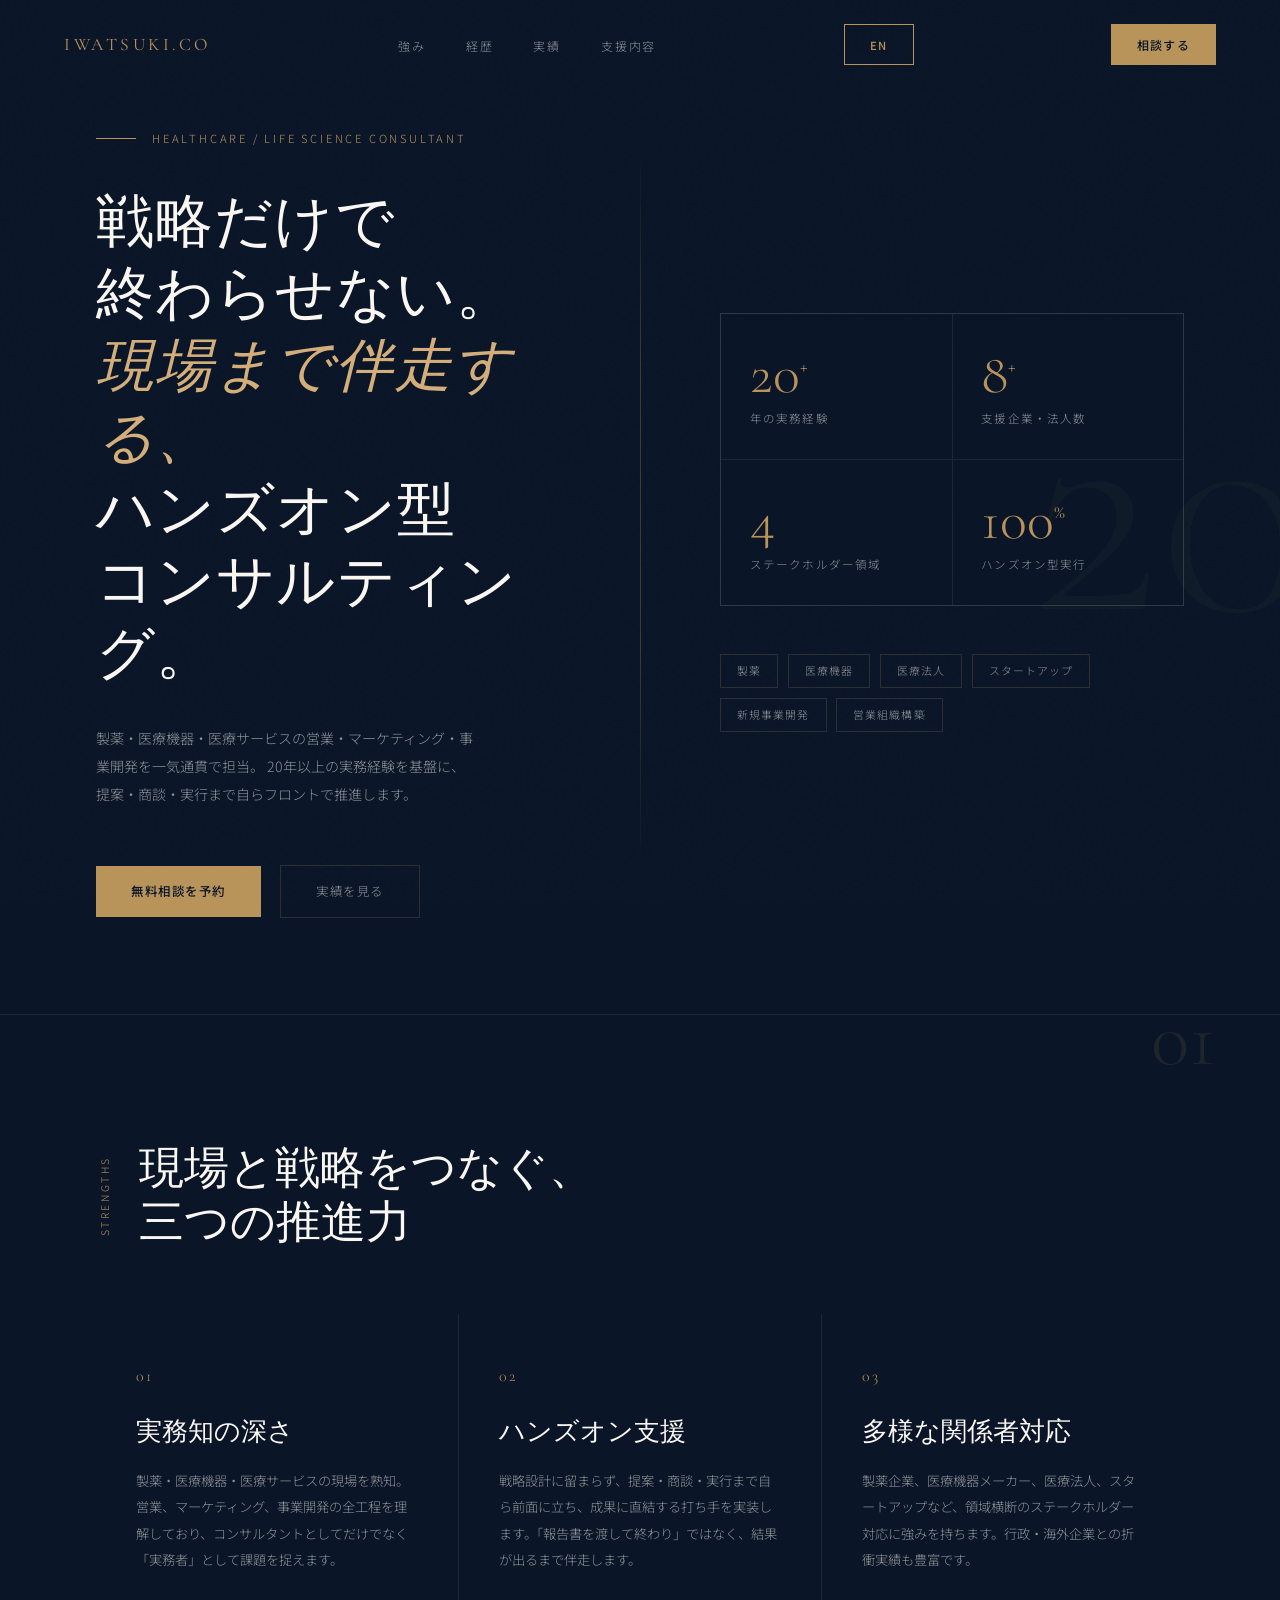
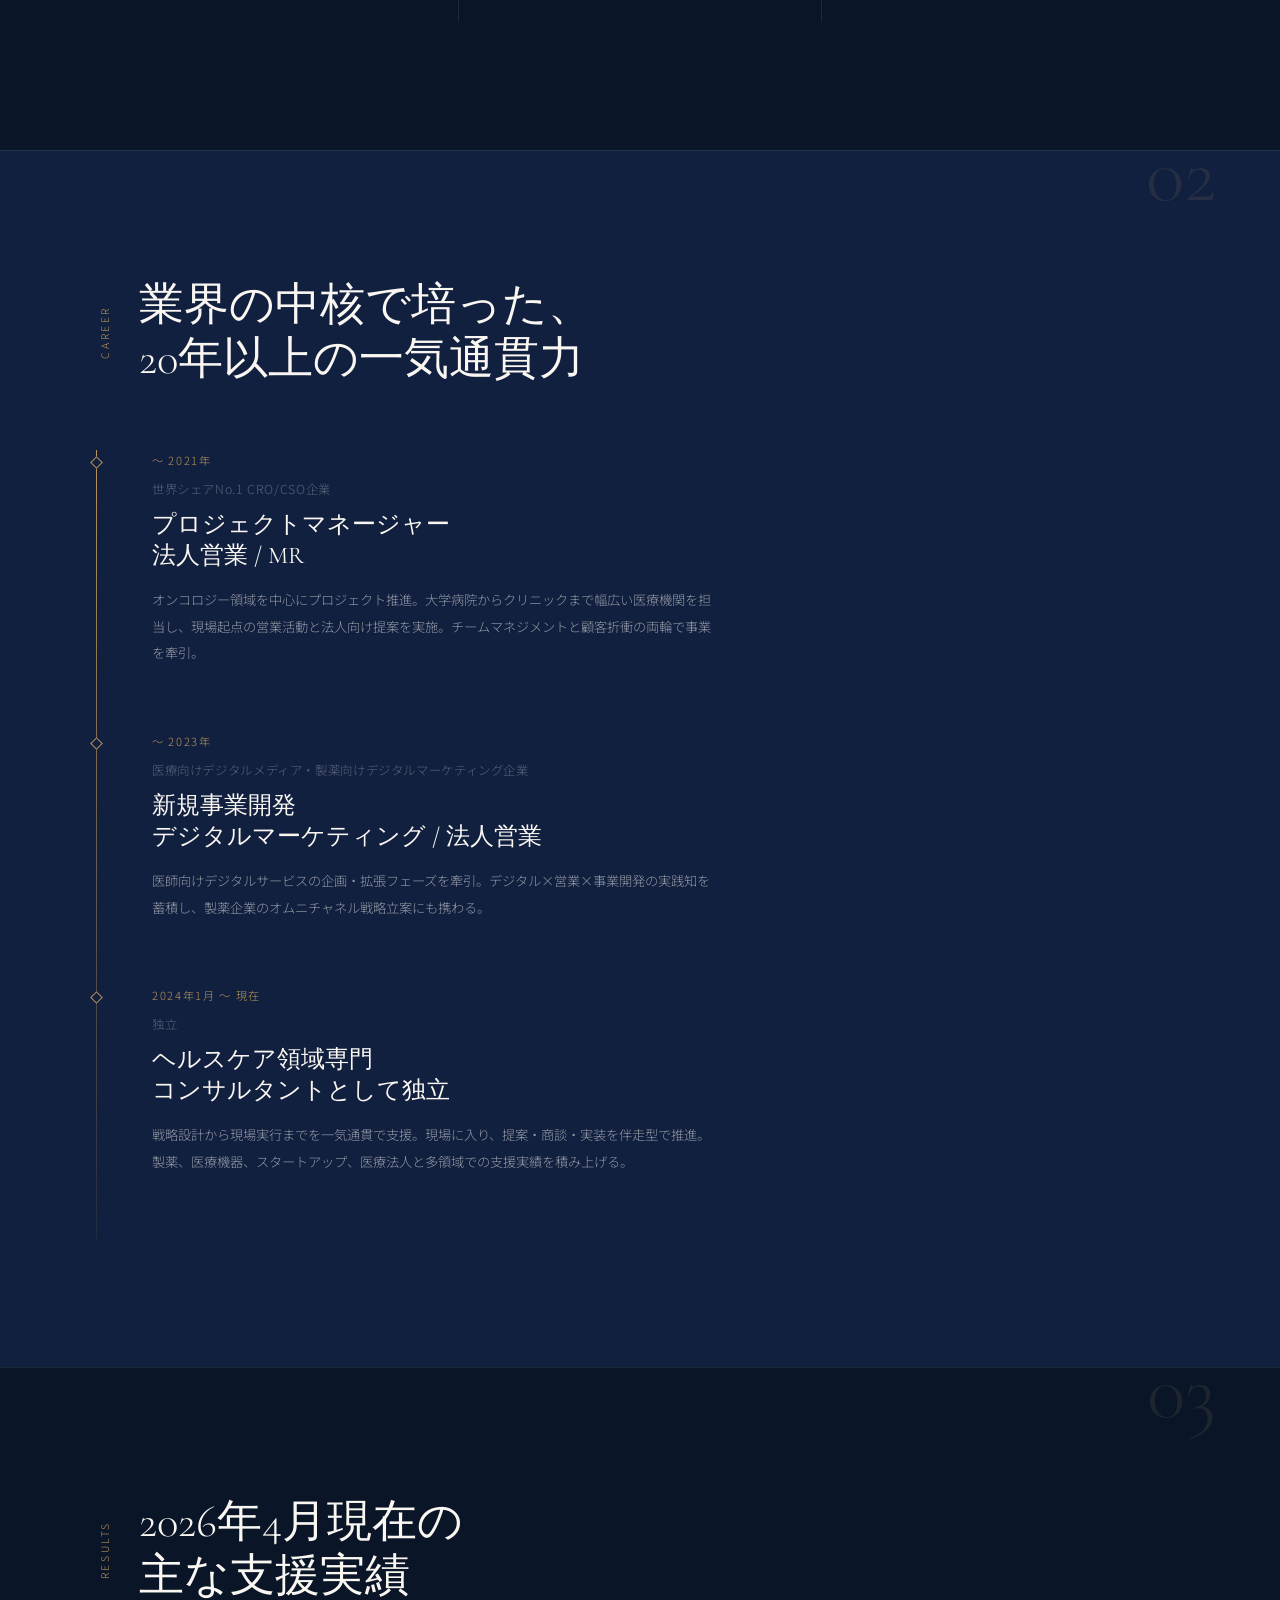
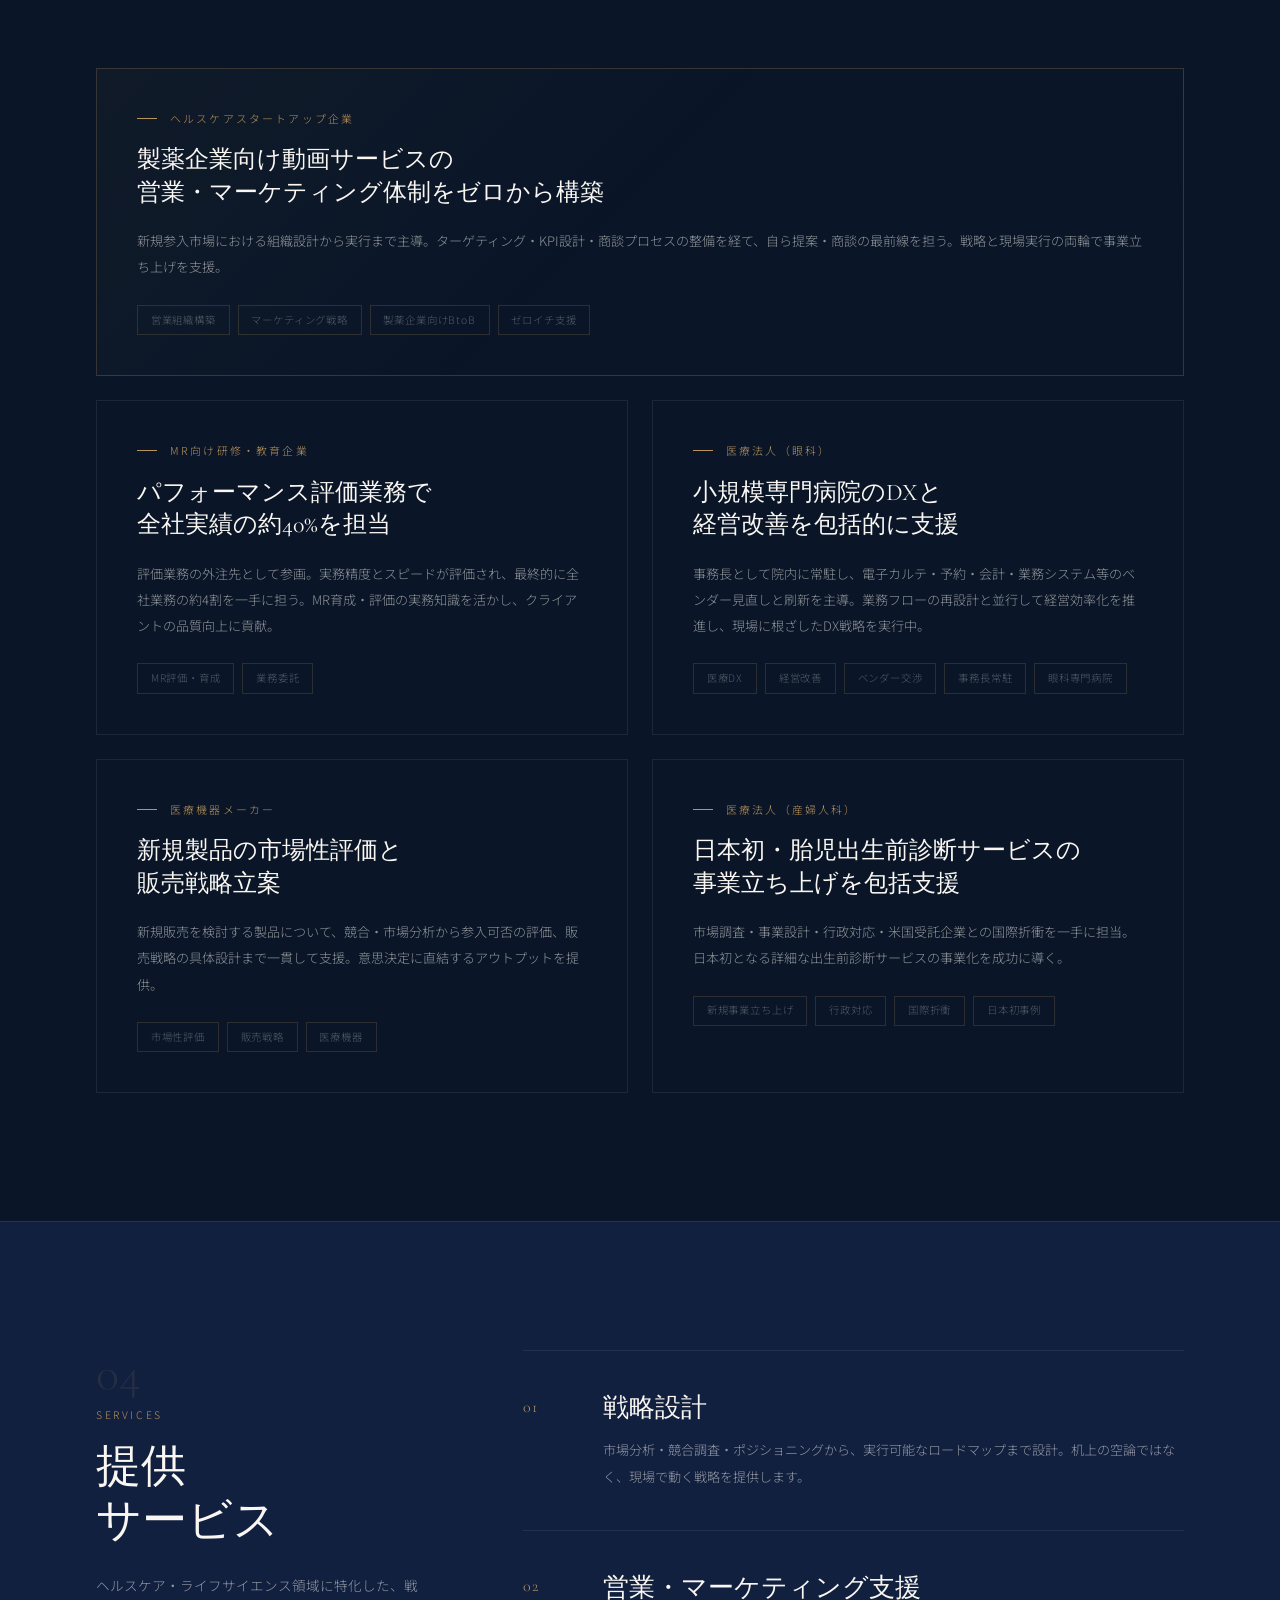
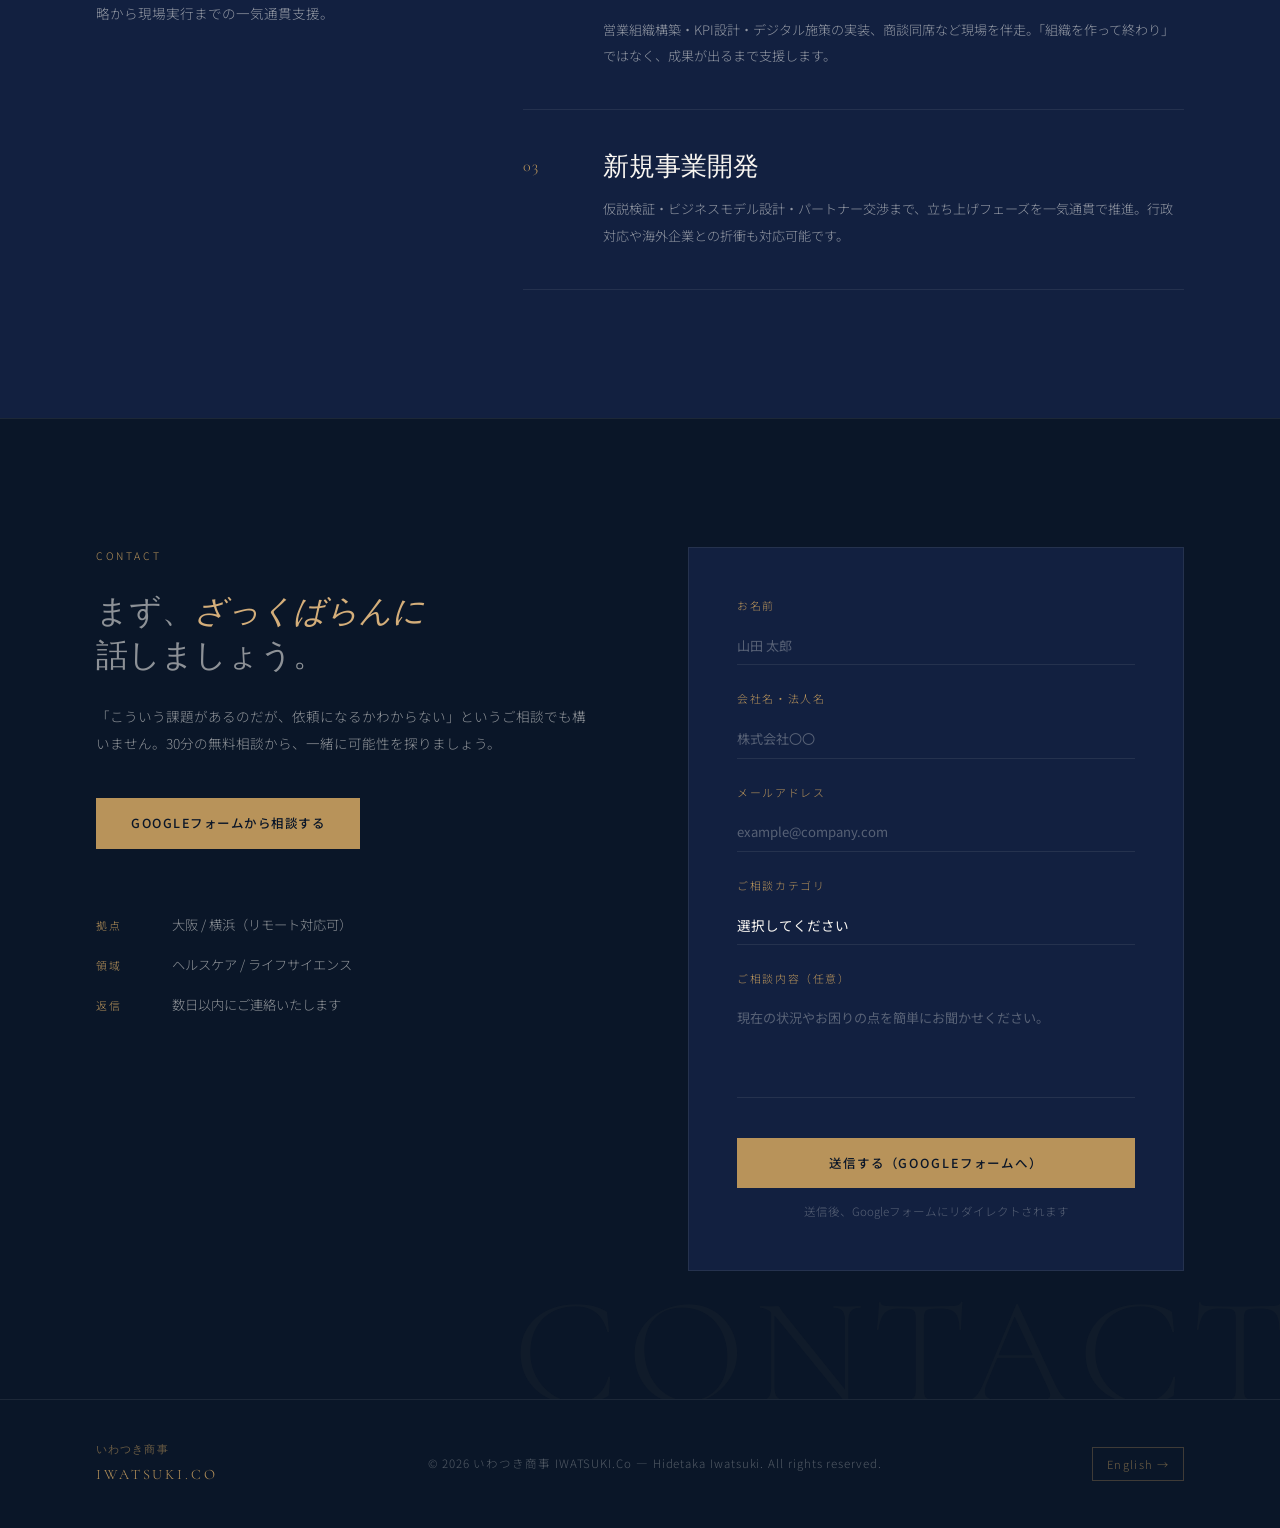
==== commit c46b5f4b: "Update index.html" ====
--- a/index.html
+++ b/index.html
@@ -1,682 +1,1157 @@
 <!DOCTYPE html>
 <html lang="ja">
 <head>
-<meta charset="UTF-8">
+  <meta charset="UTF-8">
+  <meta name="viewport" content="width=device-width, initial-scale=1.0">
+
   <!-- Google tag (gtag.js) -->
-<script async src="https://www.googletagmanager.com/gtag/js?id=G-53N27QJX6D"></script>
-<script>
-  window.dataLayer = window.dataLayer || [];
-  function gtag(){dataLayer.push(arguments);}
-  gtag('js', new Date());
-  gtag('config', 'G-53N27QJX6D');
-</script>
-<meta name="viewport" content="width=device-width, initial-scale=1.0">
-
-<!-- SEO強化：タイトル・meta description最適化 -->
-<title>薬の飲み合わせチェック【無料】｜くすり飲み合わせナビ</title>
-<meta name="description" content="薬・食品・サプリの飲み合わせをAIが無料でチェック。ワーファリン×納豆、グレープフルーツ×降圧剤など。製品名のまま入力OK。登録不要・スマホ対応。">
-<meta name="keywords" content="薬 飲み合わせ,飲み合わせ チェック 無料,くすり 組み合わせ,薬 食べ合わせ,サプリ 薬 併用,ワーファリン 納豆,グレープフルーツ 薬,飲み合わせ AI">
-<link rel="canonical" href="https://iwatsuki55.github.io/drug-checker/">
-
-<!-- OGP強化 -->
-<meta property="og:title" content="薬の飲み合わせチェック【無料】｜くすり飲み合わせナビ">
-<meta property="og:description" content="薬・食品・サプリの飲み合わせをAIが無料チェック。製品名のまま入力OK。登録不要・スマホ対応。">
-<meta property="og:type" content="website">
-<meta property="og:url" content="https://iwatsuki55.github.io/drug-checker/">
-<meta property="og:image" content="https://iwatsuki55.github.io/drug-checker/ogp.png">
-<meta name="twitter:card" content="summary_large_image">
-<meta name="twitter:title" content="薬の飲み合わせチェック【無料】｜くすり飲み合わせナビ">
-<meta name="twitter:description" content="薬・食品・サプリの飲み合わせをAIが無料チェック。登録不要・スマホ対応。">
-
-<!-- 構造化データ：WebApplication -->
-<script type="application/ld+json">
-{
-  "@context": "https://schema.org",
-  "@type": "WebApplication",
-  "name": "くすり飲み合わせナビ",
-  "url": "https://iwatsuki55.github.io/drug-checker/",
-  "description": "薬・食品・サプリメントの飲み合わせをAIが無料でチェックするWebアプリ。製品名・一般名どちらでもOK。登録不要。",
-  "applicationCategory": "HealthApplication",
-  "operatingSystem": "Any",
-  "offers": {
-    "@type": "Offer",
-    "price": "0",
-    "priceCurrency": "JPY"
-  },
-  "inLanguage": "ja"
-}
-</script>
-
-<!-- 構造化データ：FAQ Schema（リッチリザルト対策） -->
-<script type="application/ld+json">
-{
-  "@context": "https://schema.org",
-  "@type": "FAQPage",
-  "mainEntity": [
-    {
-      "@type": "Question",
-      "name": "ワーファリンと納豆は一緒に食べてもいいですか？",
-      "acceptedAnswer": {
-        "@type": "Answer",
-        "text": "ワーファリン（ワルファリン）と納豆の組み合わせは避けてください。納豆に含まれるビタミンKが、ワーファリンの血液を固まりにくくする効果を大きく弱めてしまいます。納豆だけでなく、クロレラ・青汁・ほうれん草なども大量摂取は控えましょう。"
-      }
-    },
-    {
-      "@type": "Question",
-      "name": "グレープフルーツと一緒に飲んではいけない薬はありますか？",
-      "acceptedAnswer": {
-        "@type": "Answer",
-        "text": "カルシウム拮抗薬（アムロジピン・ニフェジピンなど）、スタチン系の一部（シンバスタチン・アトルバスタチン）、免疫抑制剤などはグレープフルーツとの飲み合わせに注意が必要です。グレープフルーツに含まれる成分が薬の分解を妨げ、血中濃度が上昇して副作用が出やすくなります。"
-      }
-    },
-    {
-      "@type": "Question",
-      "name": "サプリメントと処方薬の飲み合わせを確認できますか？",
-      "acceptedAnswer": {
-        "@type": "Answer",
-        "text": "はい、確認できます。イチョウ葉エキス・セントジョーンズワート・コエンザイムQ10・オメガ3など代表的なサプリメントと処方薬の飲み合わせをAIがチェックします。製品名・成分名どちらで入力してもOKです。"
-      }
-    },
-    {
-      "@type": "Question",
-      "name": "薬の製品名（商品名）で入力できますか？",
-      "acceptedAnswer": {
-        "@type": "Answer",
-        "text": "はい、製品名のままで入力できます。「バイアスピリン」「ワーファリン」「ノルバスク」「メトグルコ」などの商品名を入力すると、AIが自動的に一般名に変換して飲み合わせをチェックします。"
-      }
-    },
-    {
-      "@type": "Question",
-      "name": "このサービスは無料で使えますか？",
-      "acceptedAnswer": {
-        "@type": "Answer",
-        "text": "はい、完全無料です。アカウント登録も不要で、すぐに利用できます。スマートフォン・PCどちらからでもご利用いただけます。"
-      }
-    },
-    {
-      "@type": "Question",
-      "name": "飲み合わせチェックの結果はどのくらい信頼できますか？",
-      "acceptedAnswer": {
-        "@type": "Answer",
-        "text": "本サービスは日本の医薬品添付文書の情報をもとにAIが解析しますが、あくまでも参考情報です。個々の体質・病状・他の服薬状況によって判断は異なります。気になる点は必ず薬剤師や医師にご相談ください。"
-      }
-    }
-  ]
-}
-</script>
-
-<link href="https://fonts.googleapis.com/css2?family=Zen+Maru+Gothic:wght@400;500;700;900&family=Noto+Sans+JP:wght@400;500;700&display=swap" rel="stylesheet">
-<style>
-*, *::before, *::after { box-sizing: border-box; margin: 0; padding: 0; }
-:root {
-  --teal: #0d9e7e;
-  --teal2: #0bb896;
-  --teal-light: #e8f8f3;
-  --teal-mid: #c8ede3;
-  --sage: #52a98b;
-  --mint: #b8ede0;
-  --bg: #f7faf8;
-  --white: #ffffff;
-  --text: #1a3a30;
-  --text2: #3a6458;
-  --muted: #6a9e90;
-  --border: #d0e8de;
-  --shadow: 0 4px 24px rgba(13,158,126,0.10);
-  --shadow2: 0 8px 40px rgba(13,158,126,0.16);
-  --font: 'Zen Maru Gothic', 'Noto Sans JP', sans-serif;
-}
-html { scroll-behavior: smooth; }
-body { background: var(--bg); color: var(--text); font-family: var(--font); overflow-x: hidden; }
-
-header {
-  background: var(--white);
-  border-bottom: 1px solid var(--border);
-  padding: 14px 20px;
-  display: flex; align-items: center; justify-content: space-between;
-  position: sticky; top: 0; z-index: 100;
-  box-shadow: 0 2px 12px rgba(13,158,126,0.08);
-}
-.header-logo { display: flex; align-items: center; gap: 10px; text-decoration: none; }
-.logo-icon {
-  width: 38px; height: 38px;
-  background: linear-gradient(135deg, var(--teal), var(--teal2));
-  border-radius: 12px;
-  display: flex; align-items: center; justify-content: center;
-  font-size: 18px;
-  box-shadow: 0 4px 12px rgba(13,158,126,0.3);
-}
-.logo-text { font-size: 15px; font-weight: 900; color: var(--text); line-height: 1.2; }
-.logo-text span { font-size: 11px; font-weight: 500; color: var(--muted); display: block; }
-.header-cta {
-  background: linear-gradient(135deg, var(--teal), var(--teal2));
-  color: #fff; border: none; border-radius: 20px;
-  padding: 9px 18px; font-size: 13px; font-weight: 700;
-  font-family: var(--font); cursor: pointer; text-decoration: none;
-  box-shadow: 0 4px 12px rgba(13,158,126,0.3);
-  white-space: nowrap;
-}
-
-.hero {
-  background: linear-gradient(160deg, #e8f8f3 0%, #f7faf8 50%, #fff8e8 100%);
-  padding: 48px 20px 56px;
-  text-align: center;
-  position: relative;
-  overflow: hidden;
-}
-.hero::before {
-  content: '';
-  position: absolute; top: -60px; right: -60px;
-  width: 200px; height: 200px;
-  background: radial-gradient(circle, rgba(13,158,126,0.12) 0%, transparent 70%);
-  border-radius: 50%;
-}
-.hero::after {
-  content: '';
-  position: absolute; bottom: -40px; left: -40px;
-  width: 160px; height: 160px;
-  background: radial-gradient(circle, rgba(240,180,40,0.10) 0%, transparent 70%);
-  border-radius: 50%;
-}
-.hero-badge {
-  display: inline-flex; align-items: center; gap: 6px;
-  background: var(--teal-light); color: var(--teal);
-  border: 1.5px solid var(--mint);
-  border-radius: 20px; padding: 5px 14px;
-  font-size: 12px; font-weight: 700;
-  margin-bottom: 20px;
-  animation: fadeUp 0.6s ease both;
-}
-.hero-title {
-  font-size: 28px; font-weight: 900; color: var(--text);
-  line-height: 1.4; margin-bottom: 16px;
-  animation: fadeUp 0.6s 0.1s ease both;
-}
-.hero-title em { color: var(--teal); font-style: normal; }
-.hero-subtitle {
-  font-size: 15px; color: var(--text2); line-height: 1.8;
-  margin-bottom: 32px;
-  animation: fadeUp 0.6s 0.2s ease both;
-}
-.hero-btn {
-  display: inline-block;
-  background: linear-gradient(135deg, var(--teal), var(--teal2));
-  color: #fff; text-decoration: none;
-  border-radius: 50px; padding: 16px 36px;
-  font-size: 16px; font-weight: 900;
-  font-family: var(--font);
-  box-shadow: 0 8px 28px rgba(13,158,126,0.4);
-  animation: fadeUp 0.6s 0.3s ease both;
-  transition: transform 0.2s, box-shadow 0.2s;
-}
-.hero-btn:hover { transform: translateY(-2px); box-shadow: 0 12px 36px rgba(13,158,126,0.5); }
-.hero-note {
-  font-size: 12px; color: var(--muted); margin-top: 12px;
-  animation: fadeUp 0.6s 0.4s ease both;
-}
-
-.drug-examples {
-  display: flex; flex-wrap: wrap; justify-content: center; gap: 8px;
-  margin: 24px 0; padding: 0 10px;
-  animation: fadeUp 0.6s 0.35s ease both;
-}
-.drug-tag {
-  background: var(--white); border: 1.5px solid var(--border);
-  border-radius: 20px; padding: 6px 14px;
-  font-size: 13px; color: var(--text2); font-weight: 500;
-}
-
-section { padding: 48px 20px; }
-.section-title {
-  font-size: 22px; font-weight: 900; color: var(--text);
-  text-align: center; margin-bottom: 8px;
-}
-.section-title em { color: var(--teal); font-style: normal; }
-.section-sub {
-  font-size: 14px; color: var(--muted); text-align: center;
-  margin-bottom: 32px; line-height: 1.7;
-}
-
-.how-section { background: var(--white); }
-.steps { display: flex; flex-direction: column; gap: 20px; }
-.step {
-  display: flex; gap: 16px; align-items: flex-start;
-  background: var(--bg); border-radius: 16px; padding: 20px;
-  border: 1px solid var(--border);
-}
-.step-num {
-  width: 40px; height: 40px; border-radius: 50%; flex-shrink: 0;
-  background: linear-gradient(135deg, var(--teal), var(--teal2));
-  color: #fff; font-size: 16px; font-weight: 900;
-  display: flex; align-items: center; justify-content: center;
-  box-shadow: 0 4px 12px rgba(13,158,126,0.3);
-}
-.step-content h3 { font-size: 15px; font-weight: 700; margin-bottom: 4px; }
-.step-content p { font-size: 13px; color: var(--text2); line-height: 1.7; }
-
-.usecase-section { background: var(--teal-light); }
-.usecases { display: flex; flex-direction: column; gap: 12px; }
-.usecase {
-  background: var(--white); border-radius: 14px; padding: 16px 18px;
-  display: flex; align-items: center; gap: 14px;
-  border: 1px solid var(--border);
-  box-shadow: var(--shadow);
-}
-.usecase-icon { font-size: 28px; flex-shrink: 0; }
-.usecase-text h3 { font-size: 14px; font-weight: 700; margin-bottom: 2px; }
-.usecase-text p { font-size: 12px; color: var(--muted); line-height: 1.6; }
-
-.features-section { background: var(--white); }
-.features { display: grid; grid-template-columns: 1fr 1fr; gap: 14px; }
-.feature {
-  background: var(--bg); border-radius: 14px; padding: 18px 16px;
-  border: 1px solid var(--border); text-align: center;
-}
-.feature-icon { font-size: 32px; margin-bottom: 8px; }
-.feature h3 { font-size: 13px; font-weight: 700; margin-bottom: 4px; color: var(--text); }
-.feature p { font-size: 11px; color: var(--muted); line-height: 1.6; }
-
-.examples-section { background: var(--bg); }
-.example-cards { display: flex; flex-direction: column; gap: 12px; }
-.example-card {
-  background: var(--white); border-radius: 14px; padding: 16px 18px;
-  border-left: 4px solid var(--teal);
-  box-shadow: var(--shadow);
-}
-.example-combo {
-  display: flex; align-items: center; gap: 8px; margin-bottom: 6px; flex-wrap: wrap;
-}
-.example-drug {
-  background: var(--teal-light); color: var(--teal);
-  border-radius: 8px; padding: 3px 10px;
-  font-size: 13px; font-weight: 700;
-}
-.example-x { color: var(--muted); font-size: 12px; }
-.example-result { font-size: 12px; color: var(--text2); line-height: 1.7; }
-.example-badge {
-  display: inline-block; font-size: 10px; font-weight: 700;
-  border-radius: 6px; padding: 2px 8px; margin-bottom: 6px;
-}
-.badge-danger { background: #fff0f0; color: #cc0000; border: 1px solid #ffcccc; }
-.badge-warn { background: #fff8e0; color: #cc8800; border: 1px solid #ffdd88; }
-
-/* FAQ セクション（新規追加） */
-.faq-section { background: var(--white); }
-.faq-list { display: flex; flex-direction: column; gap: 12px; }
-.faq-item {
-  background: var(--bg); border-radius: 14px;
-  border: 1px solid var(--border); overflow: hidden;
-}
-.faq-q {
-  width: 100%; background: transparent; border: none;
-  padding: 16px 18px; cursor: pointer;
-  display: flex; align-items: flex-start; gap: 10px;
-  text-align: left; font-family: var(--font);
-  font-size: 14px; font-weight: 700; color: var(--text);
-  transition: background 0.15s;
-}
-.faq-q:hover { background: var(--teal-light); }
-.faq-q-icon { color: var(--teal); font-weight: 900; flex-shrink: 0; font-size: 15px; }
-.faq-q-text { flex: 1; line-height: 1.5; }
-.faq-arrow { color: var(--muted); font-size: 12px; flex-shrink: 0; margin-top: 2px; transition: transform 0.2s; }
-.faq-arrow.open { transform: rotate(180deg); }
-.faq-a {
-  display: none; padding: 0 18px 16px 42px;
-  font-size: 13px; color: var(--text2); line-height: 1.8;
-}
-
-.notice-section { background: #fffbea; }
-.notice-box {
-  background: var(--white); border: 1.5px solid #f0d080;
-  border-radius: 14px; padding: 20px;
-  font-size: 13px; color: #7a6020; line-height: 1.8;
-}
-.notice-box h3 { font-size: 14px; font-weight: 700; margin-bottom: 10px; color: #5a4010; }
-.notice-box ul { padding-left: 18px; }
-.notice-box li { margin-bottom: 6px; }
-
-.cta-section {
-  background: linear-gradient(135deg, var(--teal), var(--sage));
-  padding: 56px 20px; text-align: center;
-}
-.cta-section h2 { font-size: 24px; font-weight: 900; color: #fff; margin-bottom: 12px; line-height: 1.4; }
-.cta-section p { font-size: 14px; color: rgba(255,255,255,0.85); margin-bottom: 28px; line-height: 1.7; }
-.cta-btn {
-  display: inline-block;
-  background: #fff; color: var(--teal);
-  text-decoration: none; border-radius: 50px;
-  padding: 16px 36px; font-size: 16px; font-weight: 900;
-  font-family: var(--font);
-  box-shadow: 0 8px 28px rgba(0,0,0,0.15);
-  transition: transform 0.2s;
-}
-.cta-btn:hover { transform: translateY(-2px); }
-.cta-note { font-size: 12px; color: rgba(255,255,255,0.7); margin-top: 12px; }
-
-footer {
-  background: var(--text); color: rgba(255,255,255,0.7);
-  padding: 32px 20px; text-align: center;
-}
-.footer-logo { font-size: 16px; font-weight: 900; color: #fff; margin-bottom: 12px; }
-.footer-links { display: flex; justify-content: center; gap: 20px; margin-bottom: 16px; flex-wrap: wrap; }
-.footer-links a { color: rgba(255,255,255,0.6); text-decoration: none; font-size: 12px; }
-.footer-links a:hover { color: var(--mint); }
-.footer-copy { font-size: 11px; color: rgba(255,255,255,0.4); }
-
-@keyframes fadeUp {
-  from { opacity: 0; transform: translateY(16px); }
-  to { opacity: 1; transform: translateY(0); }
-}
-.reveal {
-  opacity: 0; transform: translateY(20px);
-  transition: opacity 0.5s ease, transform 0.5s ease;
-}
-.reveal.visible { opacity: 1; transform: translateY(0); }
-
-@media (max-width: 360px) {
-  .hero-title { font-size: 24px; }
-  .features { grid-template-columns: 1fr; }
-}
-</style>
+  <script async src="https://www.googletagmanager.com/gtag/js?id=G-BDM8PEE025"></script>
+  <script>
+    window.dataLayer = window.dataLayer || [];
+    function gtag(){dataLayer.push(arguments);}
+    gtag('js', new Date());
+    gtag('config', 'G-BDM8PEE025');
+  </script>
+
+  <!-- SEO Core -->
+  <title>岩月英隆 | ヘルスケア・ライフサイエンス マーケティング／セールスコンサルタント</title>
+  <meta name="description" content="製薬・医療機器・医療サービス領域で20年以上の実務経験。営業組織構築、マーケティング戦略、新規事業開発を戦略設計から現場実行まで一気通貫で支援するハンズオン型コンサルタント。大阪・横浜拠点。">
+  <meta name="keywords" content="ヘルスケアコンサルタント,ライフサイエンス,製薬コンサルタント,医療機器マーケティング,岩月英隆,医療DX,MR支援,医療法人コンサル">
+  <meta name="author" content="岩月英隆">
+  <link rel="canonical" href="https://iwatsuki55.github.io/">
+
+  <!-- OGP -->
+  <meta property="og:type" content="website">
+  <meta property="og:url" content="https://iwatsuki55.github.io/">
+  <meta property="og:title" content="岩月英隆 | ヘルスケア・ライフサイエンス コンサルタント">
+  <meta property="og:description" content="製薬・医療機器・医療サービス領域で20年以上。戦略設計から現場実行まで一気通貫で伴走するハンズオン型コンサルタント。">
+  <meta property="og:image" content="https://iwatsuki55.github.io/ogp.png">
+  <meta property="og:locale" content="ja_JP">
+  <meta property="og:site_name" content="いわつき商事 IWATSUKI.Co">
+  <meta name="twitter:card" content="summary_large_image">
+  <meta name="twitter:title" content="岩月英隆 | ヘルスケア・ライフサイエンス コンサルタント">
+  <meta name="twitter:description" content="製薬・医療機器・医療サービス領域で20年以上。ハンズオン型コンサルタント。">
+
+  <!-- Structured Data -->
+  <script type="application/ld+json">
+  {
+    "@context": "https://schema.org",
+    "@type": "Person",
+    "name": "岩月英隆",
+    "alternateName": "Hidetaka Iwatsuki",
+    "url": "https://iwatsuki55.github.io/",
+    "jobTitle": "ヘルスケア・ライフサイエンス マーケティング／セールスコンサルタント",
+    "description": "製薬・医療機器・医療サービス領域で20年以上の実務経験を持つハンズオン型コンサルタント",
+    "knowsAbout": ["製薬マーケティング", "医療機器販売戦略", "新規事業開発", "医療法人支援", "MR育成"],
+    "areaServed": "Japan",
+    "address": [
+      { "@type": "PostalAddress", "addressLocality": "大阪市", "addressRegion": "大阪府", "addressCountry": "JP" },
+      { "@type": "PostalAddress", "addressLocality": "横浜市", "addressRegion": "神奈川県", "addressCountry": "JP" }
+    ],
+    "offers": {
+      "@type": "Service",
+      "name": "ヘルスケア・ライフサイエンス領域 コンサルティング",
+      "description": "戦略設計から現場実行まで一気通貫で支援"
+    }
+  }
+  </script>
+
+  <!-- Fonts -->
+  <link rel="preconnect" href="https://fonts.googleapis.com">
+  <link rel="preconnect" href="https://fonts.gstatic.com" crossorigin>
+  <link href="https://fonts.googleapis.com/css2?family=Cormorant+Garamond:ital,wght@0,300;0,400;0,600;1,300;1,400&family=Noto+Sans+JP:wght@300;400;500&family=Cormorant:wght@300;400&display=swap" rel="stylesheet">
+
+  <style>
+    :root {
+      --navy: #0A1628;
+      --navy-mid: #122040;
+      --navy-light: #1C3058;
+      --gold: #B8935A;
+      --gold-light: #D4AE7A;
+      --gold-pale: #F0E4CC;
+      --cream: #FAF7F2;
+      --text-primary: #FAF7F2;
+      --text-muted: rgba(250,247,242,0.55);
+      --text-subtle: rgba(250,247,242,0.3);
+      --border: rgba(184,147,90,0.2);
+      --border-subtle: rgba(250,247,242,0.08);
+    }
+
+    *, *::before, *::after { box-sizing: border-box; margin: 0; padding: 0; }
+
+    html { scroll-behavior: smooth; }
+
+    body {
+      font-family: 'Noto Sans JP', sans-serif;
+      background: var(--navy);
+      color: var(--text-primary);
+      font-weight: 300;
+      line-height: 1.8;
+      overflow-x: hidden;
+    }
+
+    /* ── NOISE TEXTURE OVERLAY ── */
+    body::before {
+      content: '';
+      position: fixed;
+      inset: 0;
+      background-image: url("data:image/svg+xml,%3Csvg viewBox='0 0 256 256' xmlns='http://www.w3.org/2000/svg'%3E%3Cfilter id='noise'%3E%3CfeTurbulence type='fractalNoise' baseFrequency='0.9' numOctaves='4' stitchTiles='stitch'/%3E%3C/filter%3E%3Crect width='100%25' height='100%25' filter='url(%23noise)' opacity='0.03'/%3E%3C/svg%3E");
+      pointer-events: none;
+      z-index: 0;
+      opacity: 0.4;
+    }
+
+    /* ── NAVIGATION ── */
+    nav {
+      position: fixed;
+      top: 0;
+      left: 0;
+      right: 0;
+      z-index: 100;
+      padding: 1.5rem 4rem;
+      display: flex;
+      justify-content: space-between;
+      align-items: center;
+      border-bottom: 1px solid transparent;
+      transition: all 0.4s ease;
+    }
+    nav.scrolled {
+      background: rgba(10,22,40,0.95);
+      border-bottom-color: var(--border);
+      backdrop-filter: blur(12px);
+    }
+    .nav-logo {
+      font-family: 'Cormorant Garamond', serif;
+      font-size: 1.1rem;
+      font-weight: 400;
+      letter-spacing: 0.2em;
+      color: var(--gold);
+      text-decoration: none;
+      text-transform: uppercase;
+    }
+    .nav-links {
+      display: flex;
+      gap: 2.5rem;
+      list-style: none;
+    }
+    .nav-links a {
+      font-size: 0.75rem;
+      letter-spacing: 0.15em;
+      color: var(--text-muted);
+      text-decoration: none;
+      text-transform: uppercase;
+      transition: color 0.3s;
+    }
+    .nav-links a:hover { color: var(--gold); }
+    .nav-cta {
+      font-size: 0.75rem;
+      letter-spacing: 0.12em;
+      color: var(--navy);
+      background: var(--gold);
+      padding: 0.6rem 1.6rem;
+      text-decoration: none;
+      text-transform: uppercase;
+      transition: all 0.3s;
+      font-weight: 500;
+    }
+    .nav-cta:hover { background: var(--gold-light); }
+
+    /* ── HERO ── */
+    .hero {
+      min-height: 100vh;
+      display: grid;
+      grid-template-columns: 1fr 1fr;
+      position: relative;
+      overflow: hidden;
+    }
+
+    /* gold vertical accent line */
+    .hero::before {
+      content: '';
+      position: absolute;
+      left: 50%;
+      top: 15%;
+      bottom: 15%;
+      width: 1px;
+      background: linear-gradient(to bottom, transparent, var(--gold) 30%, var(--gold) 70%, transparent);
+      opacity: 0.3;
+    }
+
+    /* large background numeral */
+    .hero::after {
+      content: '20';
+      position: absolute;
+      right: -2rem;
+      top: 50%;
+      transform: translateY(-50%);
+      font-family: 'Cormorant Garamond', serif;
+      font-size: clamp(16rem, 25vw, 28rem);
+      font-weight: 300;
+      color: rgba(184,147,90,0.04);
+      line-height: 1;
+      pointer-events: none;
+      user-select: none;
+    }
+
+    .hero-left {
+      display: flex;
+      flex-direction: column;
+      justify-content: center;
+      padding: 8rem 5rem 6rem 6rem;
+      position: relative;
+    }
+
+    .hero-eyebrow {
+      font-size: 0.7rem;
+      letter-spacing: 0.25em;
+      color: var(--gold);
+      text-transform: uppercase;
+      margin-bottom: 2.5rem;
+      display: flex;
+      align-items: center;
+      gap: 1rem;
+    }
+    .hero-eyebrow::before {
+      content: '';
+      display: inline-block;
+      width: 40px;
+      height: 1px;
+      background: var(--gold);
+    }
+
+    .hero-title {
+      font-family: 'Cormorant Garamond', serif;
+      font-size: clamp(2.6rem, 4.5vw, 4rem);
+      font-weight: 300;
+      line-height: 1.25;
+      letter-spacing: 0.02em;
+      margin-bottom: 2rem;
+    }
+    .hero-title em {
+      font-style: italic;
+      color: var(--gold-light);
+    }
+
+    .hero-sub {
+      font-size: 0.88rem;
+      line-height: 2;
+      color: var(--text-muted);
+      max-width: 380px;
+      margin-bottom: 3.5rem;
+    }
+
+    .hero-actions {
+      display: flex;
+      gap: 1.2rem;
+      align-items: center;
+    }
+    .btn-primary {
+      display: inline-block;
+      padding: 0.9rem 2.2rem;
+      background: var(--gold);
+      color: var(--navy);
+      text-decoration: none;
+      font-size: 0.78rem;
+      font-weight: 500;
+      letter-spacing: 0.12em;
+      text-transform: uppercase;
+      transition: all 0.3s;
+    }
+    .btn-primary:hover { background: var(--gold-light); transform: translateY(-1px); }
+    .btn-ghost {
+      display: inline-block;
+      padding: 0.9rem 2.2rem;
+      border: 1px solid var(--border);
+      color: var(--text-muted);
+      text-decoration: none;
+      font-size: 0.78rem;
+      letter-spacing: 0.12em;
+      text-transform: uppercase;
+      transition: all 0.3s;
+    }
+    .btn-ghost:hover { border-color: var(--gold); color: var(--gold); }
+
+    .hero-right {
+      display: flex;
+      flex-direction: column;
+      justify-content: center;
+      padding: 8rem 6rem 6rem 5rem;
+      position: relative;
+    }
+
+    .stats-grid {
+      display: grid;
+      grid-template-columns: 1fr 1fr;
+      gap: 1px;
+      background: var(--border-subtle);
+      border: 1px solid var(--border-subtle);
+      margin-bottom: 3rem;
+    }
+    .stat-item {
+      background: var(--navy);
+      padding: 2rem 1.8rem;
+      position: relative;
+      overflow: hidden;
+      transition: background 0.3s;
+    }
+    .stat-item:hover { background: var(--navy-mid); }
+    .stat-num {
+      font-family: 'Cormorant Garamond', serif;
+      font-size: 3.5rem;
+      font-weight: 300;
+      color: var(--gold);
+      line-height: 1;
+      margin-bottom: 0.4rem;
+    }
+    .stat-num sup {
+      font-size: 1.2rem;
+      vertical-align: super;
+    }
+    .stat-label {
+      font-size: 0.72rem;
+      letter-spacing: 0.1em;
+      color: var(--text-muted);
+      line-height: 1.6;
+    }
+
+    .hero-badges {
+      display: flex;
+      flex-wrap: wrap;
+      gap: 0.6rem;
+    }
+    .badge {
+      font-size: 0.68rem;
+      letter-spacing: 0.1em;
+      padding: 0.4rem 1rem;
+      border: 1px solid var(--border);
+      color: var(--text-muted);
+      text-transform: uppercase;
+    }
+
+    /* ── SECTION BASE ── */
+    section { position: relative; z-index: 1; }
+
+    .section-header {
+      display: flex;
+      align-items: center;
+      gap: 1.5rem;
+      margin-bottom: 4rem;
+    }
+    .section-tag {
+      font-size: 0.65rem;
+      letter-spacing: 0.25em;
+      color: var(--gold);
+      text-transform: uppercase;
+      writing-mode: vertical-rl;
+      transform: rotate(180deg);
+    }
+    .section-title {
+      font-family: 'Cormorant Garamond', serif;
+      font-size: clamp(2rem, 3.5vw, 3rem);
+      font-weight: 300;
+      line-height: 1.2;
+    }
+    .section-num {
+      font-family: 'Cormorant Garamond', serif;
+      font-size: 5rem;
+      font-weight: 300;
+      color: rgba(184,147,90,0.12);
+      position: absolute;
+      right: 4rem;
+      top: -1rem;
+      line-height: 1;
+      pointer-events: none;
+    }
+
+    /* ── STRENGTHS ── */
+    #strengths {
+      padding: 8rem 6rem;
+      border-top: 1px solid var(--border-subtle);
+    }
+    .strengths-grid {
+      display: grid;
+      grid-template-columns: repeat(3, 1fr);
+      gap: 1px;
+      background: var(--border-subtle);
+    }
+    .strength-card {
+      background: var(--navy);
+      padding: 3rem 2.5rem;
+      position: relative;
+      overflow: hidden;
+      transition: background 0.4s;
+    }
+    .strength-card::before {
+      content: '';
+      position: absolute;
+      top: 0;
+      left: 0;
+      right: 0;
+      height: 2px;
+      background: var(--gold);
+      transform: scaleX(0);
+      transform-origin: left;
+      transition: transform 0.4s ease;
+    }
+    .strength-card:hover::before { transform: scaleX(1); }
+    .strength-card:hover { background: var(--navy-mid); }
+    .strength-num {
+      font-family: 'Cormorant Garamond', serif;
+      font-size: 1rem;
+      color: var(--gold);
+      letter-spacing: 0.15em;
+      margin-bottom: 1.5rem;
+      display: block;
+    }
+    .strength-title {
+      font-family: 'Cormorant Garamond', serif;
+      font-size: 1.6rem;
+      font-weight: 400;
+      margin-bottom: 1.2rem;
+      line-height: 1.3;
+    }
+    .strength-desc {
+      font-size: 0.83rem;
+      color: var(--text-muted);
+      line-height: 2;
+    }
+
+    /* ── CAREER ── */
+    #experience {
+      padding: 8rem 6rem;
+      border-top: 1px solid var(--border-subtle);
+      background: var(--navy-mid);
+    }
+    .career-timeline {
+      margin-top: 2rem;
+      position: relative;
+    }
+    .career-timeline::before {
+      content: '';
+      position: absolute;
+      left: 0;
+      top: 0;
+      bottom: 0;
+      width: 1px;
+      background: linear-gradient(to bottom, var(--gold) 0%, rgba(184,147,90,0.1) 100%);
+    }
+    .career-item {
+      padding: 0 0 4rem 3.5rem;
+      position: relative;
+    }
+    .career-item::before {
+      content: '';
+      position: absolute;
+      left: -4px;
+      top: 0.5rem;
+      width: 9px;
+      height: 9px;
+      border: 1px solid var(--gold);
+      background: var(--navy-mid);
+      transform: rotate(45deg);
+    }
+    .career-period {
+      font-size: 0.7rem;
+      letter-spacing: 0.15em;
+      color: var(--gold);
+      text-transform: uppercase;
+      margin-bottom: 0.5rem;
+    }
+    .career-org {
+      font-size: 0.78rem;
+      color: var(--text-subtle);
+      margin-bottom: 0.5rem;
+      letter-spacing: 0.05em;
+    }
+    .career-role {
+      font-family: 'Cormorant Garamond', serif;
+      font-size: 1.5rem;
+      font-weight: 400;
+      margin-bottom: 1rem;
+      line-height: 1.3;
+    }
+    .career-desc {
+      font-size: 0.83rem;
+      color: var(--text-muted);
+      line-height: 2;
+      max-width: 560px;
+    }
+
+    /* ── RESULTS ── */
+    #results {
+      padding: 8rem 6rem;
+      border-top: 1px solid var(--border-subtle);
+    }
+    .results-grid {
+      display: grid;
+      grid-template-columns: 1fr 1fr;
+      gap: 1.5rem;
+    }
+    .result-card {
+      border: 1px solid var(--border-subtle);
+      padding: 2.5rem;
+      position: relative;
+      overflow: hidden;
+      transition: border-color 0.3s, background 0.3s;
+    }
+    .result-card:hover {
+      border-color: var(--border);
+      background: var(--navy-mid);
+    }
+    .result-card.featured {
+      grid-column: span 2;
+      border-color: rgba(184,147,90,0.25);
+      background: linear-gradient(135deg, rgba(184,147,90,0.04) 0%, transparent 50%);
+    }
+    .result-client {
+      font-size: 0.68rem;
+      letter-spacing: 0.2em;
+      color: var(--gold);
+      text-transform: uppercase;
+      margin-bottom: 1rem;
+      display: flex;
+      align-items: center;
+      gap: 0.8rem;
+    }
+    .result-client::before {
+      content: '';
+      display: inline-block;
+      width: 20px;
+      height: 1px;
+      background: var(--gold);
+    }
+    .result-title {
+      font-family: 'Cormorant Garamond', serif;
+      font-size: 1.5rem;
+      font-weight: 400;
+      margin-bottom: 1.2rem;
+      line-height: 1.35;
+    }
+    .result-detail {
+      font-size: 0.82rem;
+      color: var(--text-muted);
+      line-height: 2;
+      margin-bottom: 1.5rem;
+    }
+    .result-tags {
+      display: flex;
+      flex-wrap: wrap;
+      gap: 0.5rem;
+    }
+    .result-tag {
+      font-size: 0.65rem;
+      letter-spacing: 0.08em;
+      padding: 0.3rem 0.8rem;
+      border: 1px solid var(--border);
+      color: var(--text-subtle);
+    }
+
+    /* ── SERVICES ── */
+    #services {
+      padding: 8rem 6rem;
+      border-top: 1px solid var(--border-subtle);
+      background: var(--navy-mid);
+    }
+    .services-layout {
+      display: grid;
+      grid-template-columns: 1fr 2fr;
+      gap: 6rem;
+      align-items: start;
+    }
+    .services-intro {
+      position: sticky;
+      top: 6rem;
+    }
+    .services-intro p {
+      font-size: 0.85rem;
+      color: var(--text-muted);
+      line-height: 2;
+      margin-top: 1.5rem;
+    }
+    .service-list {
+      display: flex;
+      flex-direction: column;
+      gap: 0;
+    }
+    .service-item {
+      padding: 2.5rem 0;
+      border-bottom: 1px solid var(--border-subtle);
+      display: grid;
+      grid-template-columns: 3rem 1fr;
+      gap: 2rem;
+      align-items: start;
+      transition: padding-left 0.3s;
+      cursor: default;
+    }
+    .service-item:hover {
+      padding-left: 1rem;
+    }
+    .service-item:first-child { border-top: 1px solid var(--border-subtle); }
+    .service-index {
+      font-family: 'Cormorant Garamond', serif;
+      font-size: 1rem;
+      color: var(--gold);
+      letter-spacing: 0.1em;
+      padding-top: 0.1rem;
+    }
+    .service-name {
+      font-family: 'Cormorant Garamond', serif;
+      font-size: 1.6rem;
+      font-weight: 400;
+      margin-bottom: 0.8rem;
+      line-height: 1.3;
+    }
+    .service-desc {
+      font-size: 0.82rem;
+      color: var(--text-muted);
+      line-height: 2;
+    }
+
+    /* ── CONTACT ── */
+    #contact {
+      padding: 8rem 6rem;
+      border-top: 1px solid var(--border-subtle);
+      position: relative;
+      overflow: hidden;
+    }
+    #contact::before {
+      content: 'CONTACT';
+      position: absolute;
+      bottom: -2rem;
+      right: -1rem;
+      font-family: 'Cormorant Garamond', serif;
+      font-size: clamp(6rem, 12vw, 14rem);
+      font-weight: 300;
+      color: rgba(184,147,90,0.04);
+      line-height: 1;
+      pointer-events: none;
+      user-select: none;
+      letter-spacing: 0.05em;
+    }
+    .contact-layout {
+      display: grid;
+      grid-template-columns: 1fr 1fr;
+      gap: 6rem;
+      align-items: start;
+    }
+    .contact-intro .lead {
+      font-family: 'Cormorant Garamond', serif;
+      font-size: clamp(1.8rem, 2.5vw, 2.5rem);
+      font-weight: 300;
+      line-height: 1.4;
+      margin-bottom: 1.5rem;
+    }
+    .contact-intro p {
+      font-size: 0.85rem;
+      color: var(--text-muted);
+      line-height: 2;
+      margin-bottom: 2.5rem;
+    }
+    .contact-info {
+      display: flex;
+      flex-direction: column;
+      gap: 1rem;
+      margin-top: 2rem;
+    }
+    .contact-info-item {
+      display: flex;
+      gap: 1rem;
+      align-items: baseline;
+    }
+    .ci-label {
+      font-size: 0.68rem;
+      letter-spacing: 0.15em;
+      color: var(--gold);
+      text-transform: uppercase;
+      min-width: 60px;
+    }
+    .ci-val {
+      font-size: 0.83rem;
+      color: var(--text-muted);
+    }
+
+    .contact-form-wrapper {
+      background: var(--navy-mid);
+      border: 1px solid var(--border-subtle);
+      padding: 3rem;
+    }
+    .form-row { margin-bottom: 1.5rem; }
+    .form-label {
+      display: block;
+      font-size: 0.68rem;
+      letter-spacing: 0.15em;
+      color: var(--gold);
+      text-transform: uppercase;
+      margin-bottom: 0.6rem;
+    }
+    .form-input, .form-textarea, .form-select {
+      width: 100%;
+      background: transparent;
+      border: none;
+      border-bottom: 1px solid var(--border-subtle);
+      padding: 0.6rem 0;
+      font-family: 'Noto Sans JP', sans-serif;
+      font-size: 0.85rem;
+      color: var(--text-primary);
+      transition: border-color 0.3s;
+      outline: none;
+      -webkit-appearance: none;
+    }
+    .form-select option { background: var(--navy-mid); color: var(--text-primary); }
+    .form-input:focus, .form-textarea:focus, .form-select:focus {
+      border-bottom-color: var(--gold);
+    }
+    .form-input::placeholder, .form-textarea::placeholder {
+      color: var(--text-subtle);
+      font-size: 0.82rem;
+    }
+    .form-textarea {
+      resize: none;
+      height: 100px;
+    }
+    .form-note {
+      font-size: 0.72rem;
+      color: var(--text-subtle);
+      margin-top: 0.5rem;
+    }
+
+    .form-alternatives {
+      margin-top: 1.5rem;
+      padding-top: 1.5rem;
+      border-top: 1px solid var(--border-subtle);
+      text-align: center;
+    }
+    .form-alternatives p {
+      font-size: 0.72rem;
+      color: var(--text-subtle);
+      margin-bottom: 0.8rem;
+    }
+    .alt-link {
+      font-size: 0.75rem;
+      color: var(--gold);
+      text-decoration: none;
+      letter-spacing: 0.05em;
+      border-bottom: 1px solid rgba(184,147,90,0.3);
+      padding-bottom: 1px;
+      transition: border-color 0.3s;
+    }
+    .alt-link:hover { border-color: var(--gold); }
+    .submit-btn {
+      width: 100%;
+      padding: 1rem;
+      background: var(--gold);
+      border: none;
+      color: var(--navy);
+      font-family: 'Noto Sans JP', sans-serif;
+      font-size: 0.78rem;
+      font-weight: 500;
+      letter-spacing: 0.15em;
+      text-transform: uppercase;
+      cursor: pointer;
+      transition: background 0.3s;
+      margin-top: 0.5rem;
+    }
+    .submit-btn:hover { background: var(--gold-light); }
+
+    /* ── FOOTER ── */
+    footer {
+      padding: 2.5rem 6rem;
+      border-top: 1px solid var(--border-subtle);
+      display: flex;
+      justify-content: space-between;
+      align-items: center;
+    }
+    .footer-logo {
+      font-family: 'Cormorant Garamond', serif;
+      font-size: 0.9rem;
+      letter-spacing: 0.2em;
+      color: var(--gold);
+      text-transform: uppercase;
+    }
+    .footer-copy {
+      font-size: 0.72rem;
+      color: var(--text-subtle);
+      letter-spacing: 0.08em;
+    }
+
+    /* ── ANIMATIONS ── */
+    @keyframes fadeUp {
+      from { opacity: 0; transform: translateY(30px); }
+      to { opacity: 1; transform: translateY(0); }
+    }
+    .animate {
+      opacity: 0;
+      animation: fadeUp 0.8s ease forwards;
+    }
+    .delay-1 { animation-delay: 0.1s; }
+    .delay-2 { animation-delay: 0.25s; }
+    .delay-3 { animation-delay: 0.4s; }
+    .delay-4 { animation-delay: 0.55s; }
+    .delay-5 { animation-delay: 0.7s; }
+
+    .reveal {
+      opacity: 0;
+      transform: translateY(24px);
+      transition: opacity 0.7s ease, transform 0.7s ease;
+    }
+    .reveal.visible {
+      opacity: 1;
+      transform: translateY(0);
+    }
+
+    /* ── RESPONSIVE ── */
+    @media (max-width: 1024px) {
+      nav { padding: 1.5rem 2.5rem; }
+      .hero { grid-template-columns: 1fr; min-height: auto; }
+      .hero-left { padding: 9rem 2.5rem 3rem; }
+      .hero-right { padding: 2rem 2.5rem 5rem; }
+      .hero::after { display: none; }
+      #strengths, #experience, #results, #services, #contact { padding: 6rem 2.5rem; }
+      .strengths-grid { grid-template-columns: 1fr; }
+      .results-grid { grid-template-columns: 1fr; }
+      .result-card.featured { grid-column: span 1; }
+      .services-layout { grid-template-columns: 1fr; gap: 3rem; }
+      .services-intro { position: static; }
+      .contact-layout { grid-template-columns: 1fr; gap: 3rem; }
+      footer { flex-direction: column; gap: 1rem; padding: 2rem 2.5rem; }
+    }
+  </style>
 </head>
 <body>
 
-<header>
-  <a href="#" class="header-logo">
-    <div class="logo-icon">💊</div>
-    <div class="logo-text">
-      くすり飲み合わせナビ
-      <span>薬・食品・サプリの組み合わせチェック</span>
+  <!-- NAVIGATION -->
+  <nav id="mainNav" role="navigation" aria-label="メインナビゲーション">
+    <a href="/" class="nav-logo" aria-label="トップページへ">IWATSUKI.Co</a>
+    <ul class="nav-links">
+      <li><a href="#strengths">強み</a></li>
+      <li><a href="#experience">経歴</a></li>
+      <li><a href="#results">実績</a></li>
+      <li><a href="#services">支援内容</a></li>
+    </ul>
+    <a href="/en/" class="nav-cta" style="margin-right:0.6rem; background:transparent; border:1px solid var(--gold); color:var(--gold); letter-spacing:0.1em; font-size:0.7rem;">EN</a>
+    <a href="#contact" class="nav-cta">相談する</a>
+  </nav>
+
+  <!-- HERO -->
+  <header class="hero" aria-labelledby="hero-heading">
+
+    <div class="hero-left">
+      <p class="hero-eyebrow animate delay-1">Healthcare / Life Science Consultant</p>
+
+      <h1 id="hero-heading" class="hero-title animate delay-2">
+        戦略だけで<br>終わらせない。<br>
+        <em>現場まで伴走する、</em><br>
+        ハンズオン型<br>コンサルティング。
+      </h1>
+
+      <p class="hero-sub animate delay-3">
+        製薬・医療機器・医療サービスの営業・マーケティング・事業開発を一気通貫で担当。
+        20年以上の実務経験を基盤に、提案・商談・実行まで自らフロントで推進します。
+      </p>
+
+      <div class="hero-actions animate delay-4">
+        <a href="#contact" class="btn-primary">無料相談を予約</a>
+        <a href="#results" class="btn-ghost">実績を見る</a>
+      </div>
     </div>
-  </a>
-  <a href="./frontend/index.html" class="header-cta">無料でチェック</a>
-</header>
-
-<section class="hero">
-  <div class="hero-badge">✨ 無料・登録不要・すぐ使える</div>
-  <h1 class="hero-title">
-    その薬と食べ物、<br>
-    <em>一緒に飲んで大丈夫？</em>
-  </h1>
-  <p class="hero-subtitle">
-    薬・食品・サプリメントの名前を入力するだけ。<br>
-    AIが添付文書をもとに、飲み合わせを<br>
-    わかりやすくチェックします。
-  </p>
-
-  <div class="drug-examples">
-    <span class="drug-tag">💊 ワーファリン</span>
-    <span class="drug-tag">🥦 納豆</span>
-    <span class="drug-tag">🍊 グレープフルーツ</span>
-    <span class="drug-tag">🌿 イチョウ葉</span>
-    <span class="drug-tag">💊 バイアスピリン</span>
-    <span class="drug-tag">🥛 牛乳</span>
-  </div>
-
-  <a href="./frontend/index.html" class="hero-btn">
-    💊 今すぐ無料でチェックする
-  </a>
-  <p class="hero-note">登録不要・完全無料・スマホ対応</p>
-</section>
-
-<section class="how-section">
-  <h2 class="section-title reveal">使い方は<em>3ステップ</em></h2>
-  <p class="section-sub reveal">むずかしい操作は一切ありません</p>
-  <div class="steps">
-    <div class="step reveal">
-      <div class="step-num">1</div>
-      <div class="step-content">
-        <h3>薬・食品・サプリの名前を入力</h3>
-        <p>製品名でも一般名でもOK。「バイアスピリン」「グレープフルーツ」「イチョウ葉サプリ」など、思いつくまま入力してください。</p>
+
+    <div class="hero-right">
+      <div class="stats-grid animate delay-2">
+        <div class="stat-item">
+          <div class="stat-num">20<sup>+</sup></div>
+          <div class="stat-label">年の実務経験</div>
+        </div>
+        <div class="stat-item">
+          <div class="stat-num">8<sup>+</sup></div>
+          <div class="stat-label">支援企業・法人数</div>
+        </div>
+        <div class="stat-item">
+          <div class="stat-num">4</div>
+          <div class="stat-label">ステークホルダー領域</div>
+        </div>
+        <div class="stat-item">
+          <div class="stat-num">100<sup>%</sup></div>
+          <div class="stat-label">ハンズオン型実行</div>
+        </div>
+      </div>
+
+      <div class="hero-badges animate delay-3">
+        <span class="badge">製薬</span>
+        <span class="badge">医療機器</span>
+        <span class="badge">医療法人</span>
+        <span class="badge">スタートアップ</span>
+        <span class="badge">新規事業開発</span>
+        <span class="badge">営業組織構築</span>
       </div>
     </div>
-    <div class="step reveal">
-      <div class="step-num">2</div>
-      <div class="step-content">
-        <h3>「チェックする」ボタンを押す</h3>
-        <p>AIが添付文書の情報をもとに、組み合わせを自動で解析します。数秒で結果が表示されます。</p>
-      </div>
+
+  </header>
+
+  <!-- STRENGTHS -->
+  <section id="strengths" aria-labelledby="strengths-heading">
+    <span class="section-num" aria-hidden="true">01</span>
+    <div class="section-header reveal">
+      <span class="section-tag" aria-hidden="true">Strengths</span>
+      <h2 id="strengths-heading" class="section-title">現場と戦略をつなぐ、<br>三つの推進力</h2>
     </div>
-    <div class="step reveal">
-      <div class="step-num">3</div>
-      <div class="step-content">
-        <h3>結果を確認・PDFで保存</h3>
-        <p>わかりやすい言葉で結果を表示。気になることがあれば結果をPDFで保存して、薬剤師や医師に相談できます。</p>
+    <div class="strengths-grid">
+      <div class="strength-card reveal">
+        <span class="strength-num">01</span>
+        <h3 class="strength-title">実務知の深さ</h3>
+        <p class="strength-desc">製薬・医療機器・医療サービスの現場を熟知。営業、マーケティング、事業開発の全工程を理解しており、コンサルタントとしてだけでなく「実務者」として課題を捉えます。</p>
+      </div>
+      <div class="strength-card reveal">
+        <span class="strength-num">02</span>
+        <h3 class="strength-title">ハンズオン支援</h3>
+        <p class="strength-desc">戦略設計に留まらず、提案・商談・実行まで自ら前面に立ち、成果に直結する打ち手を実装します。「報告書を渡して終わり」ではなく、結果が出るまで伴走します。</p>
+      </div>
+      <div class="strength-card reveal">
+        <span class="strength-num">03</span>
+        <h3 class="strength-title">多様な関係者対応</h3>
+        <p class="strength-desc">製薬企業、医療機器メーカー、医療法人、スタートアップなど、領域横断のステークホルダー対応に強みを持ちます。行政・海外企業との折衝実績も豊富です。</p>
       </div>
     </div>
-  </div>
-</section>
-
-<section class="usecase-section">
-  <h2 class="section-title reveal">こんな時に<em>使えます</em></h2>
-  <p class="section-sub reveal">日常のちょっとした疑問に</p>
-  <div class="usecases">
-    <div class="usecase reveal">
-      <div class="usecase-icon">👴</div>
-      <div class="usecase-text">
-        <h3>複数の薬を飲んでいる方</h3>
-        <p>病院から何種類も薬が出ていて、組み合わせが心配なとき</p>
-      </div>
+  </section>
+
+  <!-- CAREER -->
+  <section id="experience" aria-labelledby="experience-heading">
+    <span class="section-num" aria-hidden="true">02</span>
+    <div class="section-header reveal">
+      <span class="section-tag" aria-hidden="true">Career</span>
+      <h2 id="experience-heading" class="section-title">業界の中核で培った、<br>20年以上の一気通貫力</h2>
     </div>
-    <div class="usecase reveal">
-      <div class="usecase-icon">🥗</div>
-      <div class="usecase-text">
-        <h3>食べ合わせが気になる方</h3>
-        <p>「この薬を飲んでいるとき、グレープフルーツは食べられる？」</p>
+    <div class="career-timeline">
+      <div class="career-item reveal">
+        <p class="career-period">〜 2021年</p>
+        <p class="career-org">世界シェアNo.1 CRO/CSO企業</p>
+        <h3 class="career-role">プロジェクトマネージャー<br>法人営業 / MR</h3>
+        <p class="career-desc">オンコロジー領域を中心にプロジェクト推進。大学病院からクリニックまで幅広い医療機関を担当し、現場起点の営業活動と法人向け提案を実施。チームマネジメントと顧客折衝の両輪で事業を牽引。</p>
+      </div>
+      <div class="career-item reveal">
+        <p class="career-period">〜 2023年</p>
+        <p class="career-org">医療向けデジタルメディア・製薬向けデジタルマーケティング企業</p>
+        <h3 class="career-role">新規事業開発<br>デジタルマーケティング / 法人営業</h3>
+        <p class="career-desc">医師向けデジタルサービスの企画・拡張フェーズを牽引。デジタル×営業×事業開発の実践知を蓄積し、製薬企業のオムニチャネル戦略立案にも携わる。</p>
+      </div>
+      <div class="career-item reveal">
+        <p class="career-period">2024年1月 〜 現在</p>
+        <p class="career-org">独立</p>
+        <h3 class="career-role">ヘルスケア領域専門<br>コンサルタントとして独立</h3>
+        <p class="career-desc">戦略設計から現場実行までを一気通貫で支援。現場に入り、提案・商談・実装を伴走型で推進。製薬、医療機器、スタートアップ、医療法人と多領域での支援実績を積み上げる。</p>
       </div>
     </div>
-    <div class="usecase reveal">
-      <div class="usecase-icon">🌿</div>
-      <div class="usecase-text">
-        <h3>サプリを追加したい方</h3>
-        <p>今飲んでいる薬に、新しいサプリを足しても大丈夫か確認したいとき</p>
-      </div>
+  </section>
+
+  <!-- RESULTS -->
+  <section id="results" aria-labelledby="results-heading">
+    <span class="section-num" aria-hidden="true">03</span>
+    <div class="section-header reveal">
+      <span class="section-tag" aria-hidden="true">Results</span>
+      <h2 id="results-heading" class="section-title">2026年4月現在の<br>主な支援実績</h2>
     </div>
-    <div class="usecase reveal">
-      <div class="usecase-icon">👩‍⚕️</div>
-      <div class="usecase-text">
-        <h3>受診・薬局前に確認したい方</h3>
-        <p>医師や薬剤師に相談する前に、事前に情報を整理しておきたいとき</p>
+    <div class="results-grid">
+      <div class="result-card featured reveal">
+        <p class="result-client">ヘルスケアスタートアップ企業</p>
+        <h3 class="result-title">製薬企業向け動画サービスの<br>営業・マーケティング体制をゼロから構築</h3>
+        <p class="result-detail">
+          新規参入市場における組織設計から実行まで主導。ターゲティング・KPI設計・商談プロセスの整備を経て、自ら提案・商談の最前線を担う。戦略と現場実行の両輪で事業立ち上げを支援。
+        </p>
+        <div class="result-tags">
+          <span class="result-tag">営業組織構築</span>
+          <span class="result-tag">マーケティング戦略</span>
+          <span class="result-tag">製薬企業向けBtoB</span>
+          <span class="result-tag">ゼロイチ支援</span>
+        </div>
+      </div>
+
+      <div class="result-card reveal">
+        <p class="result-client">MR向け研修・教育企業</p>
+        <h3 class="result-title">パフォーマンス評価業務で<br>全社実績の約40%を担当</h3>
+        <p class="result-detail">
+          評価業務の外注先として参画。実務精度とスピードが評価され、最終的に全社業務の約4割を一手に担う。MR育成・評価の実務知識を活かし、クライアントの品質向上に貢献。
+        </p>
+        <div class="result-tags">
+          <span class="result-tag">MR評価・育成</span>
+          <span class="result-tag">業務委託</span>
+        </div>
+      </div>
+
+      <div class="result-card reveal">
+        <p class="result-client">医療法人（眼科）</p>
+        <h3 class="result-title">小規模専門病院のDXと<br>経営改善を包括的に支援</h3>
+        <p class="result-detail">
+          事務長として院内に常駐し、電子カルテ・予約・会計・業務システム等のベンダー見直しと刷新を主導。業務フローの再設計と並行して経営効率化を推進し、現場に根ざしたDX戦略を実行中。
+        </p>
+        <div class="result-tags">
+          <span class="result-tag">医療DX</span>
+          <span class="result-tag">経営改善</span>
+          <span class="result-tag">ベンダー交渉</span>
+          <span class="result-tag">事務長常駐</span>
+          <span class="result-tag">眼科専門病院</span>
+        </div>
+      </div>
+
+      <div class="result-card reveal">
+        <p class="result-client">医療機器メーカー</p>
+        <h3 class="result-title">新規製品の市場性評価と<br>販売戦略立案</h3>
+        <p class="result-detail">
+          新規販売を検討する製品について、競合・市場分析から参入可否の評価、販売戦略の具体設計まで一貫して支援。意思決定に直結するアウトプットを提供。
+        </p>
+        <div class="result-tags">
+          <span class="result-tag">市場性評価</span>
+          <span class="result-tag">販売戦略</span>
+          <span class="result-tag">医療機器</span>
+        </div>
+      </div>
+
+      <div class="result-card reveal">
+        <p class="result-client">医療法人（産婦人科）</p>
+        <h3 class="result-title">日本初・胎児出生前診断サービスの<br>事業立ち上げを包括支援</h3>
+        <p class="result-detail">
+          市場調査・事業設計・行政対応・米国受託企業との国際折衝を一手に担当。日本初となる詳細な出生前診断サービスの事業化を成功に導く。
+        </p>
+        <div class="result-tags">
+          <span class="result-tag">新規事業立ち上げ</span>
+          <span class="result-tag">行政対応</span>
+          <span class="result-tag">国際折衝</span>
+          <span class="result-tag">日本初事例</span>
+        </div>
       </div>
     </div>
-  </div>
-</section>
-
-<section class="features-section">
-  <h2 class="section-title reveal">くすり飲み合わせナビの<em>特徴</em></h2>
-  <p class="section-sub reveal"></p>
-  <div class="features">
-    <div class="feature reveal">
-      <div class="feature-icon">📋</div>
-      <h3>添付文書に基づく</h3>
-      <p>推測ではなく、実際の添付文書の記載をもとに解析します</p>
+  </section>
+
+  <!-- SERVICES -->
+  <section id="services" aria-labelledby="services-heading">
+    <div class="services-layout">
+      <div class="services-intro reveal">
+        <span class="section-num" aria-hidden="true" style="position: static; font-size: 3rem;">04</span>
+        <div class="section-header" style="margin-bottom: 0; margin-top: 0.5rem; flex-direction: column; align-items: flex-start; gap: 0.5rem;">
+          <span class="section-tag" aria-hidden="true" style="writing-mode: horizontal-tb; transform: none; margin-bottom: 0.5rem;">Services</span>
+          <h2 id="services-heading" class="section-title">提供<br>サービス</h2>
+        </div>
+        <p>ヘルスケア・ライフサイエンス領域に特化した、戦略から現場実行までの一気通貫支援。</p>
+      </div>
+      <div class="service-list">
+        <div class="service-item reveal">
+          <span class="service-index">01</span>
+          <div>
+            <h3 class="service-name">戦略設計</h3>
+            <p class="service-desc">市場分析・競合調査・ポジショニングから、実行可能なロードマップまで設計。机上の空論ではなく、現場で動く戦略を提供します。</p>
+          </div>
+        </div>
+        <div class="service-item reveal">
+          <span class="service-index">02</span>
+          <div>
+            <h3 class="service-name">営業・マーケティング支援</h3>
+            <p class="service-desc">営業組織構築・KPI設計・デジタル施策の実装、商談同席など現場を伴走。「組織を作って終わり」ではなく、成果が出るまで支援します。</p>
+          </div>
+        </div>
+        <div class="service-item reveal">
+          <span class="service-index">03</span>
+          <div>
+            <h3 class="service-name">新規事業開発</h3>
+            <p class="service-desc">仮説検証・ビジネスモデル設計・パートナー交渉まで、立ち上げフェーズを一気通貫で推進。行政対応や海外企業との折衝も対応可能です。</p>
+          </div>
+        </div>
+      </div>
     </div>
-    <div class="feature reveal">
-      <div class="feature-icon">🗣️</div>
-      <h3>わかりやすい言葉</h3>
-      <p>医療の専門用語を使わず、日常の言葉で説明します</p>
+  </section>
+
+  <!-- CONTACT -->
+  <section id="contact" aria-labelledby="contact-heading">
+    <div class="contact-layout">
+      <div class="contact-intro reveal">
+        <span class="section-tag" aria-hidden="true" style="writing-mode: horizontal-tb; transform: none; margin-bottom: 1.5rem; display: block;">Contact</span>
+        <p class="lead" id="contact-heading">まず、<em style="font-style:italic; color: var(--gold-light);">ざっくばらんに</em><br>話しましょう。</p>
+        <p>「こういう課題があるのだが、依頼になるかわからない」というご相談でも構いません。30分の無料相談から、一緒に可能性を探りましょう。</p>
+        <a href="https://docs.google.com/forms/d/1N_WNnBhMfT_bmpfOLBJ_nWMTnJ9kHPWqYbgfkHEkMVc/edit" class="btn-primary" style="display: inline-block; margin-bottom: 2rem;" target="_blank" rel="noopener">Googleフォームから相談する</a>
+        <div class="contact-info">
+          <div class="contact-info-item">
+            <span class="ci-label">拠点</span>
+            <span class="ci-val">大阪 / 横浜（リモート対応可）</span>
+          </div>
+          <div class="contact-info-item">
+            <span class="ci-label">領域</span>
+            <span class="ci-val">ヘルスケア / ライフサイエンス</span>
+          </div>
+          <div class="contact-info-item">
+            <span class="ci-label">返信</span>
+            <span class="ci-val">数日以内にご連絡いたします</span>
+          </div>
+        </div>
+      </div>
+
+      <div class="contact-form-wrapper reveal">
+        <form id="contactForm" novalidate>
+          <div class="form-row">
+            <label class="form-label" for="name">お名前</label>
+            <input class="form-input" type="text" id="name" name="name" placeholder="山田 太郎" required>
+          </div>
+          <div class="form-row">
+            <label class="form-label" for="org">会社名・法人名</label>
+            <input class="form-input" type="text" id="org" name="org" placeholder="株式会社〇〇">
+          </div>
+          <div class="form-row">
+            <label class="form-label" for="email">メールアドレス</label>
+            <input class="form-input" type="email" id="email" name="email" placeholder="example@company.com" required>
+          </div>
+          <div class="form-row">
+            <label class="form-label" for="category">ご相談カテゴリ</label>
+            <select class="form-select" id="category" name="category">
+              <option value="">選択してください</option>
+              <option value="strategy">戦略設計・事業計画</option>
+              <option value="sales">営業・マーケティング支援</option>
+              <option value="new-biz">新規事業開発</option>
+              <option value="other">その他</option>
+            </select>
+          </div>
+          <div class="form-row">
+            <label class="form-label" for="message">ご相談内容（任意）</label>
+            <textarea class="form-textarea" id="message" name="message" placeholder="現在の状況やお困りの点を簡単にお聞かせください。"></textarea>
+          </div>
+          <button type="submit" class="submit-btn">送信する（Googleフォームへ）</button>
+          <p class="form-note" style="text-align: center; margin-top: 0.8rem;">送信後、Googleフォームにリダイレクトされます</p>
+        </form>
+      </div>
     </div>
-    <div class="feature reveal">
-      <div class="feature-icon">📄</div>
-      <h3>PDF保存できる</h3>
-      <p>結果をPDFで保存して、薬剤師・医師への相談に活用できます</p>
+  </section>
+
+  <!-- FOOTER -->
+  <footer>
+    <div class="footer-logo">
+      <span style="display:block; font-size:0.7rem; letter-spacing:0.1em; color:rgba(184,147,90,0.55); margin-bottom:2px;">いわつき商事</span>
+      <span>IWATSUKI.Co</span>
     </div>
-    <div class="feature reveal">
-      <div class="feature-icon">🔒</div>
-      <h3>登録不要・無料</h3>
-      <p>アカウント登録なし。入力した情報は保存されません</p>
-    </div>
-    <div class="feature reveal">
-      <div class="feature-icon">💊</div>
-      <h3>製品名でOK</h3>
-      <p>「バイアスピリン」など製品名のまま入力できます</p>
-    </div>
-    <div class="feature reveal">
-      <div class="feature-icon">🥦</div>
-      <h3>食品・サプリも対応</h3>
-      <p>食べ物やサプリメントとの組み合わせも確認できます</p>
-    </div>
-  </div>
-</section>
-
-<section class="examples-section">
-  <h2 class="section-title reveal">こんな<em>組み合わせ</em>を確認できます</h2>
-  <p class="section-sub reveal">実際の添付文書に記載のある代表的な例</p>
-  <div class="example-cards">
-    <div class="example-card reveal">
-      <div class="example-combo">
-        <span class="example-drug">ワルファリン</span>
-        <span class="example-x">×</span>
-        <span class="example-drug">納豆</span>
-      </div>
-      <span class="example-badge badge-danger">⛔ 食べないようにしましょう</span>
-      <p class="example-result">納豆に含まれるビタミンKが、薬の効果を大きく弱めてしまいます。血液をサラサラにする薬が効かなくなる可能性があります。</p>
-    </div>
-    <div class="example-card reveal">
-      <div class="example-combo">
-        <span class="example-drug">カルシウム拮抗薬</span>
-        <span class="example-x">×</span>
-        <span class="example-drug">グレープフルーツ</span>
-      </div>
-      <span class="example-badge badge-warn">⚠️ 注意が必要です</span>
-      <p class="example-result">グレープフルーツが薬の分解を妨げ、薬が効きすぎてしまうことがあります。血圧が下がりすぎる可能性があります。</p>
-    </div>
-    <div class="example-card reveal">
-      <div class="example-combo">
-        <span class="example-drug">テトラサイクリン系抗生物質</span>
-        <span class="example-x">×</span>
-        <span class="example-drug">牛乳</span>
-      </div>
-      <span class="example-badge badge-warn">⚠️ 時間をずらしましょう</span>
-      <p class="example-result">牛乳に含まれるカルシウムが薬と結合して、薬が吸収されにくくなります。服用の前後2時間は牛乳を避けましょう。</p>
-    </div>
-  </div>
-</section>
-
-<!-- FAQ セクション（新規追加・FAQ Schema対応） -->
-<section class="faq-section">
-  <h2 class="section-title reveal">よくある<em>質問</em></h2>
-  <p class="section-sub reveal">飲み合わせについて気になること</p>
-  <div class="faq-list">
-    <div class="faq-item reveal">
-      <button class="faq-q" onclick="toggleFaq(0)">
-        <span class="faq-q-icon">Q</span>
-        <span class="faq-q-text">ワーファリンと納豆は一緒に食べてもいいですか？</span>
-        <span class="faq-arrow" id="faq-arrow-0">▾</span>
-      </button>
-      <div class="faq-a" id="faq-a-0">
-        ワーファリン（ワルファリン）と納豆の組み合わせは避けてください。納豆に含まれるビタミンKが、ワーファリンの血液を固まりにくくする効果を大きく弱めてしまいます。納豆だけでなく、クロレラ・青汁・ほうれん草なども大量摂取は控えましょう。
-      </div>
-    </div>
-    <div class="faq-item reveal">
-      <button class="faq-q" onclick="toggleFaq(1)">
-        <span class="faq-q-icon">Q</span>
-        <span class="faq-q-text">グレープフルーツと一緒に飲んではいけない薬はありますか？</span>
-        <span class="faq-arrow" id="faq-arrow-1">▾</span>
-      </button>
-      <div class="faq-a" id="faq-a-1">
-        カルシウム拮抗薬（アムロジピン・ニフェジピンなど）、スタチン系の一部（シンバスタチン・アトルバスタチン）、免疫抑制剤などはグレープフルーツとの飲み合わせに注意が必要です。グレープフルーツに含まれる成分が薬の分解を妨げ、血中濃度が上昇して副作用が出やすくなります。
-      </div>
-    </div>
-    <div class="faq-item reveal">
-      <button class="faq-q" onclick="toggleFaq(2)">
-        <span class="faq-q-icon">Q</span>
-        <span class="faq-q-text">サプリメントと処方薬の飲み合わせを確認できますか？</span>
-        <span class="faq-arrow" id="faq-arrow-2">▾</span>
-      </button>
-      <div class="faq-a" id="faq-a-2">
-        はい、確認できます。イチョウ葉エキス・セントジョーンズワート・コエンザイムQ10・オメガ3など代表的なサプリメントと処方薬の飲み合わせをAIがチェックします。製品名・成分名どちらで入力してもOKです。
-      </div>
-    </div>
-    <div class="faq-item reveal">
-      <button class="faq-q" onclick="toggleFaq(3)">
-        <span class="faq-q-icon">Q</span>
-        <span class="faq-q-text">薬の製品名（商品名）で入力できますか？</span>
-        <span class="faq-arrow" id="faq-arrow-3">▾</span>
-      </button>
-      <div class="faq-a" id="faq-a-3">
-        はい、製品名のままで入力できます。「バイアスピリン」「ワーファリン」「ノルバスク」「メトグルコ」などの商品名を入力すると、AIが自動的に一般名に変換して飲み合わせをチェックします。
-      </div>
-    </div>
-    <div class="faq-item reveal">
-      <button class="faq-q" onclick="toggleFaq(4)">
-        <span class="faq-q-icon">Q</span>
-        <span class="faq-q-text">このサービスは無料で使えますか？</span>
-        <span class="faq-arrow" id="faq-arrow-4">▾</span>
-      </button>
-      <div class="faq-a" id="faq-a-4">
-        はい、完全無料です。アカウント登録も不要で、すぐに利用できます。スマートフォン・PCどちらからでもご利用いただけます。
-      </div>
-    </div>
-    <div class="faq-item reveal">
-      <button class="faq-q" onclick="toggleFaq(5)">
-        <span class="faq-q-icon">Q</span>
-        <span class="faq-q-text">飲み合わせチェックの結果はどのくらい信頼できますか？</span>
-        <span class="faq-arrow" id="faq-arrow-5">▾</span>
-      </button>
-      <div class="faq-a" id="faq-a-5">
-        本サービスは日本の医薬品添付文書の情報をもとにAIが解析しますが、あくまでも参考情報です。個々の体質・病状・他の服薬状況によって判断は異なります。気になる点は必ず薬剤師や医師にご相談ください。
-      </div>
-    </div>
-  </div>
-</section>
-
-<section class="notice-section">
-  <div class="notice-box reveal">
-    <h3>⚠️ ご利用にあたって</h3>
-    <ul>
-      <li>本サービスはAIによる<strong>参考情報の提供</strong>を目的としています</li>
-      <li>医師・薬剤師による診断・処方の代替ではありません</li>
-      <li>気になる点は必ず<strong>薬剤師や医師にご相談</strong>ください</li>
-      <li>添付文書の記載に基づいていますが、個々の体質・病状により異なる場合があります</li>
-    </ul>
-  </div>
-</section>
-
-<section class="cta-section">
-  <h2 class="reveal">まずは無料で<br>試してみてください</h2>
-  <p class="reveal">登録不要・完全無料<br>スマホからすぐ使えます</p>
-  <a href="./frontend/index.html" class="cta-btn reveal">
-    💊 飲み合わせをチェックする
-  </a>
-  <p class="cta-note reveal">※ AIによる参考情報です。最終判断は薬剤師・医師にご相談ください</p>
-</section>
-
-
-
-
-<footer>
-  <div class="footer-logo">💊 くすり飲み合わせナビ</div>
-  <div class="footer-links">
-    <a href="./terms.html">利用規約</a>
-    <a href="./privacy.html">プライバシーポリシー</a>
-    <a href="./disclaimer.html">免責事項</a>
-    <a href="./frontend/index.html">チェックツール</a>
-  </div>
-  <p class="footer-copy">© 2026 くすり飲み合わせナビ. All rights reserved.</p>
-</footer>
-
-<script>
-// スクロールアニメーション
-const observer = new IntersectionObserver((entries) => {
-  entries.forEach(entry => {
-    if (entry.isIntersecting) entry.target.classList.add('visible');
-  });
-}, { threshold: 0.1 });
-document.querySelectorAll('.reveal').forEach(el => observer.observe(el));
-
-// FAQ アコーディオン
-function toggleFaq(i) {
-  const a = document.getElementById('faq-a-' + i);
-  const arrow = document.getElementById('faq-arrow-' + i);
-  const isOpen = a.style.display === 'block';
-  // 全部閉じる
-  document.querySelectorAll('[id^="faq-a-"]').forEach(el => el.style.display = 'none');
-  document.querySelectorAll('[id^="faq-arrow-"]').forEach(el => el.classList.remove('open'));
-  if (!isOpen) {
-    a.style.display = 'block';
-    arrow.classList.add('open');
-  }
-}
-</script>
+    <p class="footer-copy">© 2026 いわつき商事 IWATSUKI.Co — Hidetaka Iwatsuki. All rights reserved.</p>
+    <a href="/en/" style="font-size:0.7rem; letter-spacing:0.12em; color:rgba(184,147,90,0.6); text-decoration:none; border:1px solid rgba(184,147,90,0.3); padding:6px 14px; transition:all 0.2s;" onmouseover="this.style.color='#B8935A';this.style.borderColor='#B8935A'" onmouseout="this.style.color='rgba(184,147,90,0.6)';this.style.borderColor='rgba(184,147,90,0.3)'">English →</a>
+  </footer>
+
+  <script>
+    // Nav scroll effect
+    const nav = document.getElementById('mainNav');
+    window.addEventListener('scroll', () => {
+      nav.classList.toggle('scrolled', window.scrollY > 60);
+    }, { passive: true });
+
+    // Scroll reveal
+    const reveals = document.querySelectorAll('.reveal');
+    const observer = new IntersectionObserver((entries) => {
+      entries.forEach((entry, i) => {
+        if (entry.isIntersecting) {
+          entry.target.style.transitionDelay = (i % 4) * 0.1 + 's';
+          entry.target.classList.add('visible');
+          observer.unobserve(entry.target);
+        }
+      });
+    }, { threshold: 0.12 });
+    reveals.forEach(el => observer.observe(el));
+
+    // Form — redirect to Google Form
+    document.getElementById('contactForm').addEventListener('submit', function(e) {
+      e.preventDefault();
+      window.open('https://docs.google.com/forms/d/1N_WNnBhMfT_bmpfOLBJ_nWMTnJ9kHPWqYbgfkHEkMVc/edit', '_blank');
+    });
+  </script>
+
 </body>
 </html>
